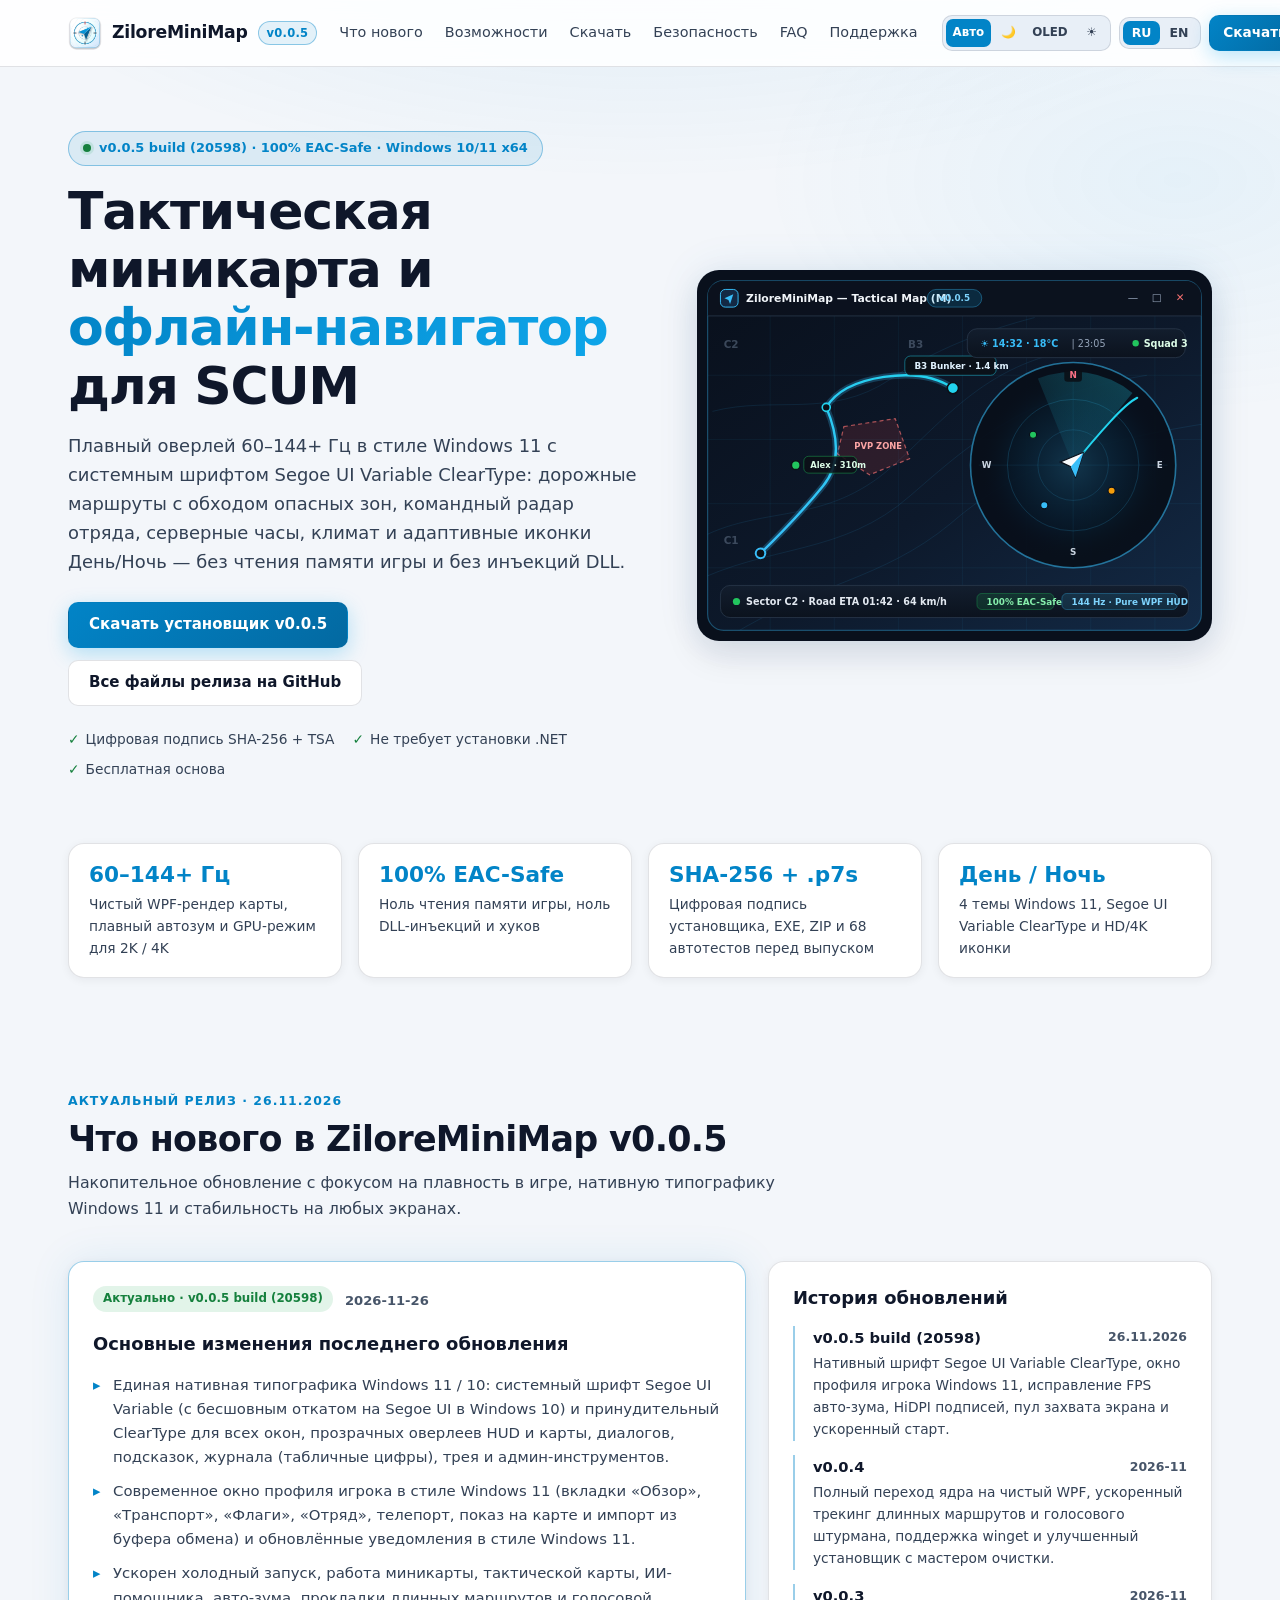
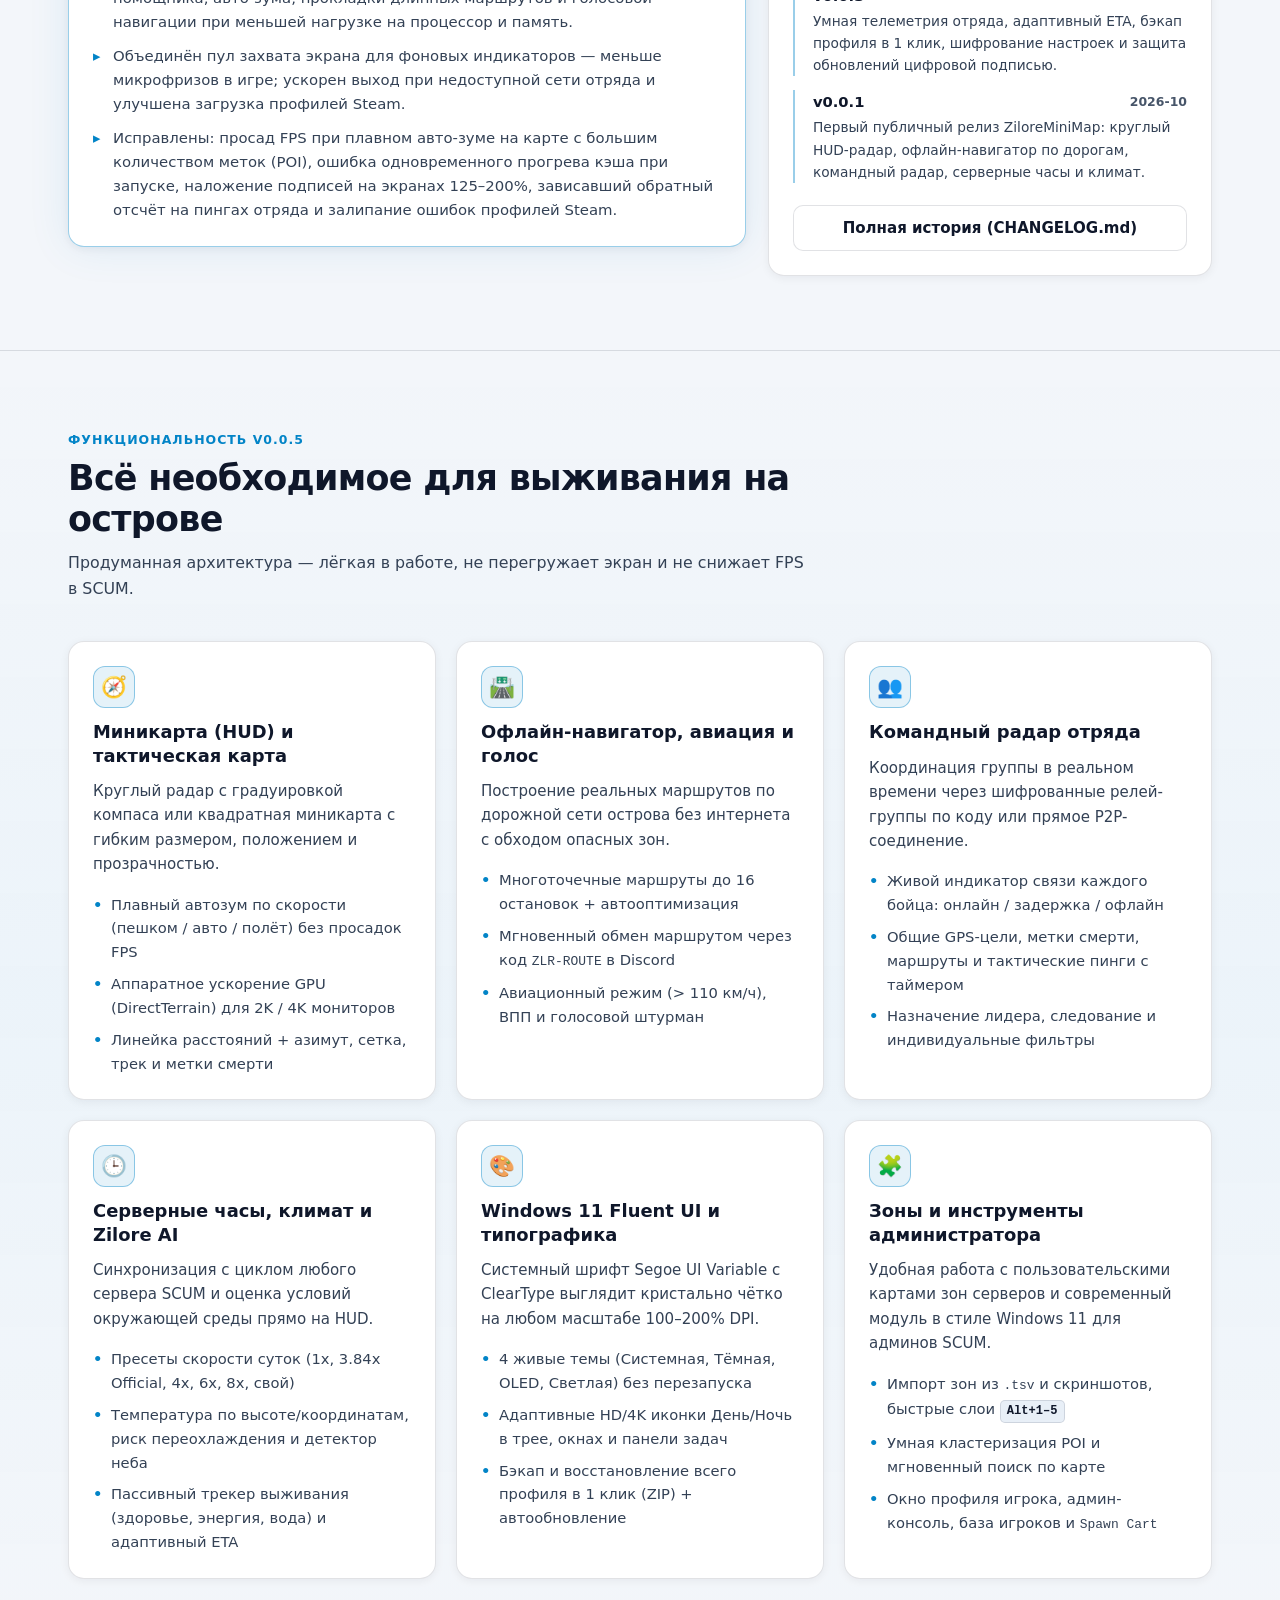
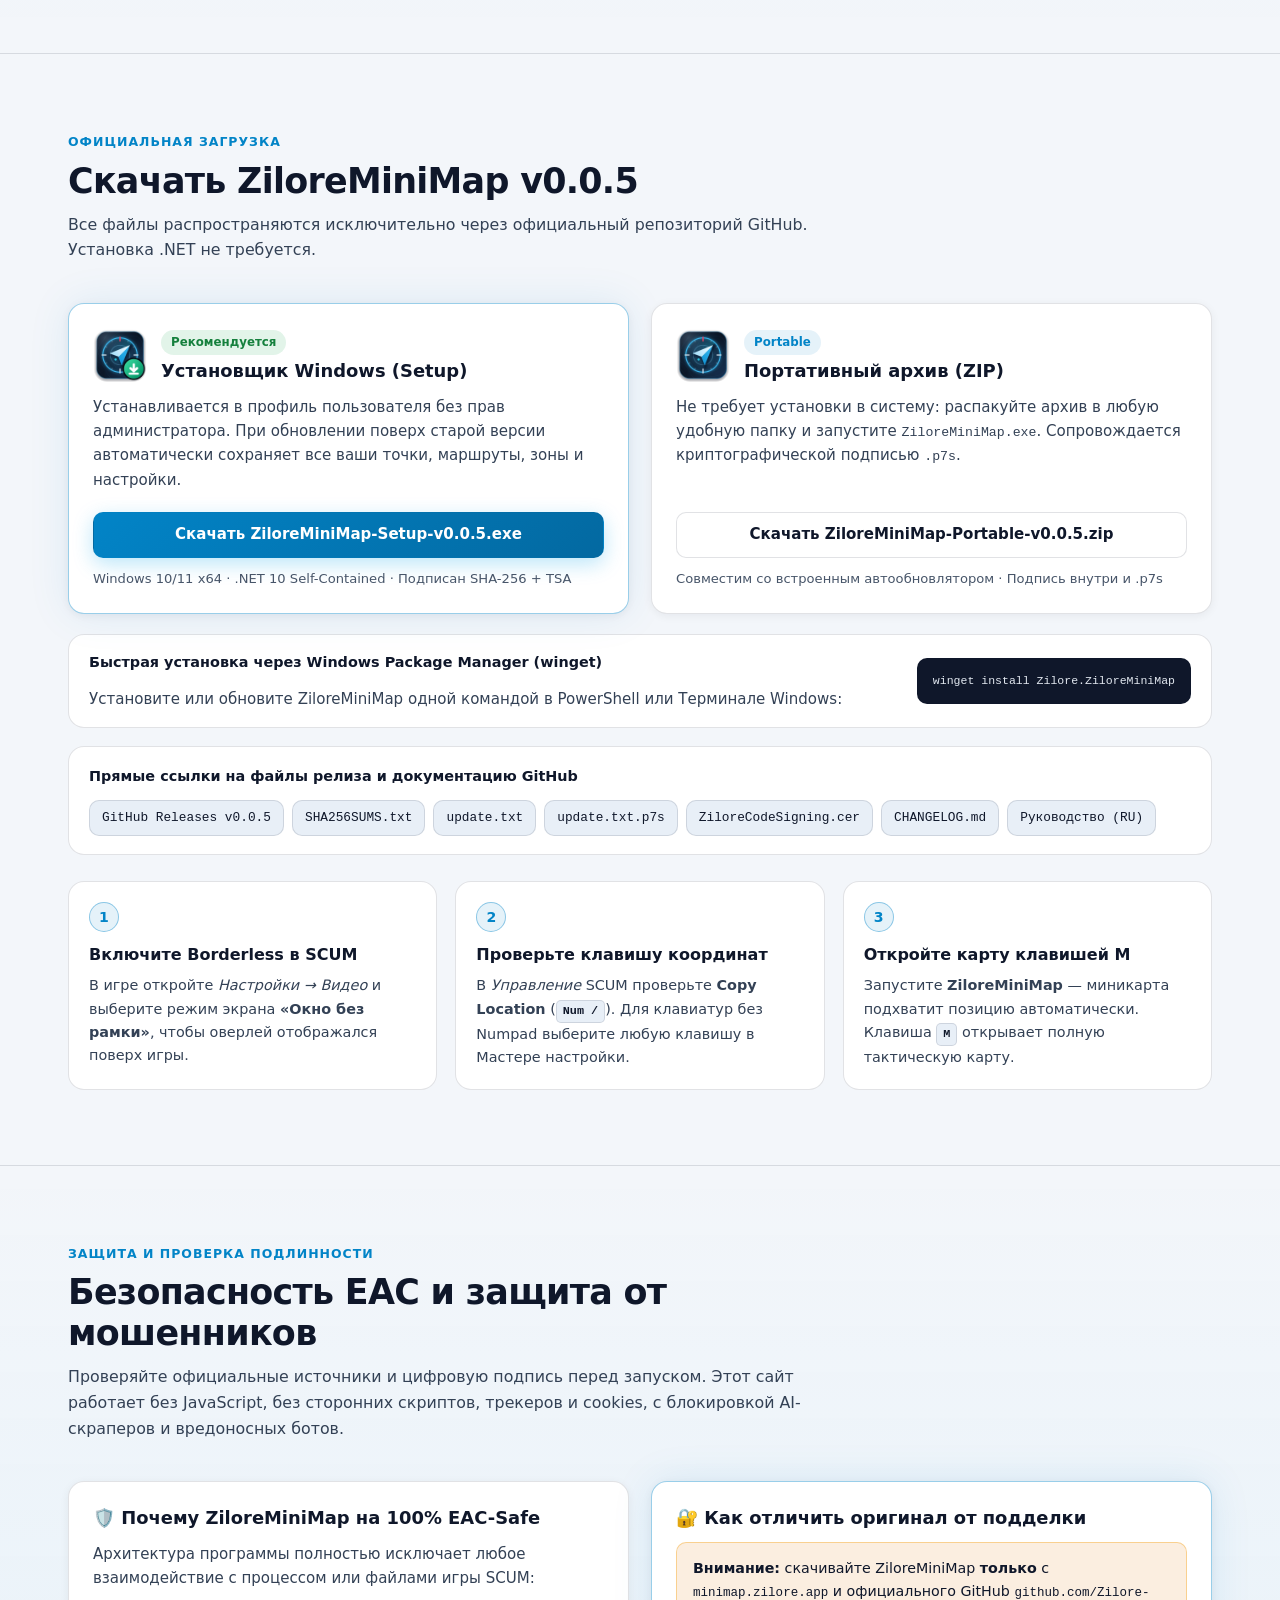
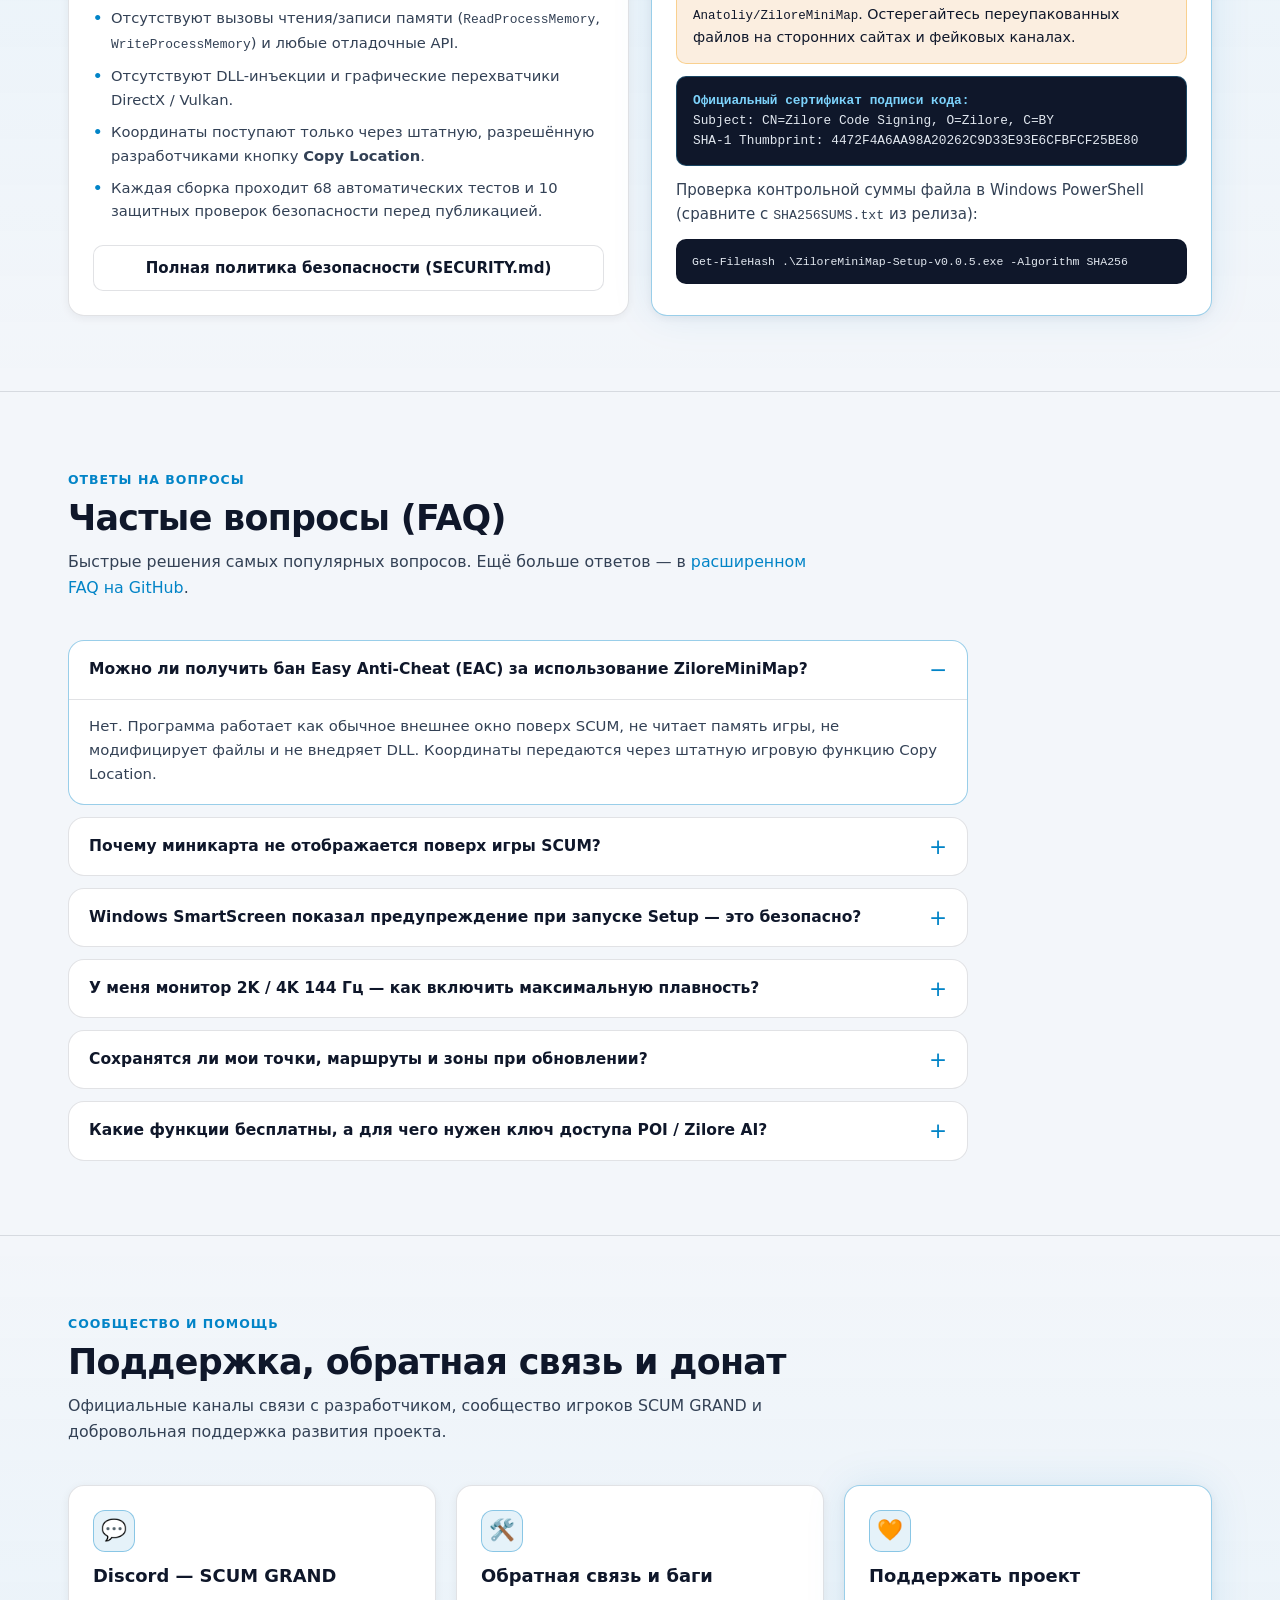
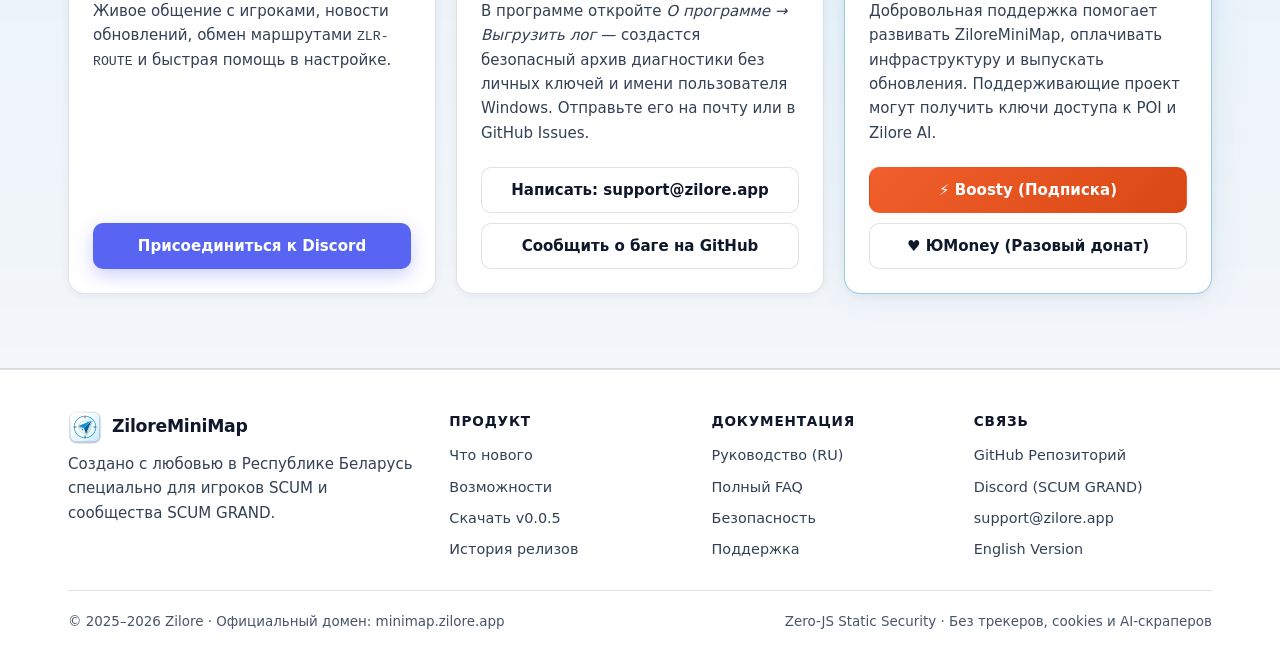
==== index.html @ d08fb380 "update" ====
<!DOCTYPE html>
<html lang="ru" data-version="v0.0.5" data-build="20598" data-release-date="2026-11-26">
<head>
  <meta charset="utf-8">
  <meta name="viewport" content="width=device-width, initial-scale=1, viewport-fit=cover">
  <meta http-equiv="Content-Security-Policy" content="default-src 'none'; script-src 'none'; object-src 'none'; media-src 'none'; worker-src 'none'; child-src 'none'; connect-src 'none'; style-src 'self'; img-src 'self'; font-src 'self'; manifest-src 'self'; base-uri 'none'; form-action 'none'; upgrade-insecure-requests;">
  <meta name="referrer" content="no-referrer">
  <meta name="robots" content="index, follow, noai, noimageai">
  <meta name="googlebot" content="index, follow, max-snippet:-1, max-image-preview:large">

  <title>ZiloreMiniMap — Миникарта и навигатор для SCUM</title>
  <meta name="description" content="ZiloreMiniMap для SCUM — тактическая миникарта 144 Гц, офлайн-навигатор по дорогам, радар отряда и часы сервера для Windows 10/11. 100% EAC-Safe, бесплатно.">
  <meta name="theme-color" content="#0B1322" media="(prefers-color-scheme: dark)">
  <meta name="theme-color" content="#F3F6FA" media="(prefers-color-scheme: light)">

  <link rel="canonical" href="https://minimap.zilore.app/">
  <link rel="alternate" hreflang="ru" href="https://minimap.zilore.app/">
  <link rel="alternate" hreflang="en" href="https://minimap.zilore.app/en/">
  <link rel="alternate" hreflang="x-default" href="https://minimap.zilore.app/">

  <!-- Preload critical render assets -->
  <link rel="preload" href="/css/style.css?v=20598" as="style">
  <link rel="preload" href="/img/tactical-preview.svg?v=20598" as="image" type="image/svg+xml">

  <!-- Icons & Manifest -->
  <link rel="icon" href="/favicon.ico?v=20598" sizes="any">
  <link rel="icon" type="image/png" sizes="192x192" href="/img/icon-192.png">
  <link rel="apple-touch-icon" href="/img/apple-touch-icon.png">
  <link rel="manifest" href="/site.webmanifest?v=20598">

  <!-- Open Graph / Discord / Telegram -->
  <meta property="og:type" content="website">
  <meta property="og:site_name" content="ZiloreMiniMap">
  <meta property="og:title" content="ZiloreMiniMap — Тактическая миникарта и навигатор для SCUM">
  <meta property="og:description" content="60–144+ Гц Windows 11 Fluent UI (Segoe UI Variable ClearType), офлайн-маршруты по дорогам, командный радар, серверные часы и 100% EAC-Safe.">
  <meta property="og:url" content="https://minimap.zilore.app/">
  <meta property="og:image" content="https://minimap.zilore.app/img/og-preview.png">
  <meta property="og:image:width" content="1200">
  <meta property="og:image:height" content="630">
  <meta property="og:image:alt" content="Интерфейс тактической карты и круглой миникарты ZiloreMiniMap для SCUM">
  <meta property="og:locale" content="ru_RU">
  <meta property="og:locale:alternate" content="en_US">
  <meta name="twitter:card" content="summary_large_image">
  <meta name="twitter:title" content="ZiloreMiniMap — Тактическая миникарта для SCUM">
  <meta name="twitter:description" content="Windows 10/11 Fluent UI, .NET 10, 100% EAC-Safe, цифровая подпись SHA-256 + CMS .p7s.">
  <meta name="twitter:image" content="https://minimap.zilore.app/img/og-preview.png">
  <meta name="twitter:image:alt" content="Тактическая миникарта ZiloreMiniMap для SCUM">

  <link rel="stylesheet" href="/css/style.css?v=20598">
</head>
<body itemscope itemtype="https://schema.org/SoftwareApplication">
  <!-- Zero-JS 4-Theme State Radios -->
  <input type="radio" name="theme" id="theme-auto" class="sr-only-radio" checked aria-hidden="true">
  <input type="radio" name="theme" id="theme-dark" class="sr-only-radio" aria-hidden="true">
  <input type="radio" name="theme" id="theme-oled" class="sr-only-radio" aria-hidden="true">
  <input type="radio" name="theme" id="theme-light" class="sr-only-radio" aria-hidden="true">

  <a class="skip-link" href="#main">Перейти к содержимому</a>

  <meta itemprop="name" content="ZiloreMiniMap">
  <meta itemprop="alternateName" content="Zilore MiniMap SCUM">
  <meta itemprop="softwareVersion" content="0.0.5">
  <meta itemprop="dateModified" content="2026-11-26">
  <meta itemprop="inLanguage" content="ru">
  <meta itemprop="operatingSystem" content="Windows 10, Windows 11 (x64)">
  <meta itemprop="softwareRequirements" content="Windows 10 / 11 x64">
  <meta itemprop="applicationCategory" content="GameApplication">
  <meta itemprop="applicationSubCategory" content="Tactical Minimap &amp; Offline Navigator">
  <meta itemprop="url" content="https://minimap.zilore.app/">
  <meta itemprop="downloadUrl" content="https://github.com/Zilore-Anatoliy/ZiloreMiniMap/releases/download/v0.0.5/ZiloreMiniMap-Setup-v0.0.5.exe">
  <meta itemprop="image" content="https://minimap.zilore.app/img/og-preview.png">
  <meta itemprop="screenshot" content="https://minimap.zilore.app/img/og-preview.png">
  <span itemprop="author" itemscope itemtype="https://schema.org/Organization" hidden>
    <meta itemprop="name" content="Zilore">
    <meta itemprop="url" content="https://minimap.zilore.app/">
  </span>
  <span itemprop="offers" itemscope itemtype="https://schema.org/Offer" hidden>
    <meta itemprop="price" content="0">
    <meta itemprop="priceCurrency" content="USD">
    <meta itemprop="availability" content="https://schema.org/InStock">
  </span>

  <!-- Sticky Translucent Fluent Header -->
  <header class="site-header">
    <div class="container nav-wrap">
      <a class="brand" href="#top" aria-label="ZiloreMiniMap — На главную">
        <picture>
          <source srcset="/img/icon-day.webp" type="image/webp" media="(prefers-color-scheme: light)">
          <source srcset="/img/icon-day.png" type="image/png" media="(prefers-color-scheme: light)">
          <source srcset="/img/icon-night.webp" type="image/webp">
          <img class="brand-icon" src="/img/icon-night.png" alt="Логотип ZiloreMiniMap" width="34" height="34">
        </picture>
        <span>ZiloreMiniMap</span>
        <span class="version-tag">v0.0.5</span>
      </a>

      <input type="checkbox" id="nav-toggle" class="nav-toggle-input" aria-label="Открыть меню навигации">
      <label for="nav-toggle" class="nav-toggle-btn" aria-label="Меню">
        <span></span>
        <span></span>
        <span></span>
      </label>

      <nav class="nav-panel" aria-label="Основная навигация">
        <ul class="nav-links">
          <li><a href="#changelog">Что нового</a></li>
          <li><a href="#features">Возможности</a></li>
          <li><a href="#download">Скачать</a></li>
          <li><a href="#security">Безопасность</a></li>
          <li><a href="#faq">FAQ</a></li>
          <li><a href="#support">Поддержка</a></li>
        </ul>
        <div class="nav-actions">
          <div class="theme-switch" role="group" aria-label="Тема оформления">
            <label for="theme-auto" title="Системная тема">Авто</label>
            <label for="theme-dark" title="Тёмная тема">🌙</label>
            <label for="theme-oled" title="OLED Чёрная">OLED</label>
            <label for="theme-light" title="Светлая тема">☀</label>
          </div>
          <div class="lang-switch" aria-label="Выбор языка">
            <span class="is-active" aria-current="page">RU</span>
            <a href="/en/" hreflang="en" lang="en">EN</a>
          </div>
          <a class="btn btn-primary btn-sm" href="#download">Скачать</a>
        </div>
      </nav>
    </div>

    <!-- Mobile 1-Tap Quick-Jump Bar -->
    <nav class="mobile-quickbar" aria-label="Быстрые переходы">
      <a class="is-primary" href="#download">⬇ Скачать v0.0.5</a>
      <a href="#changelog">Что нового</a>
      <a href="#features">Возможности</a>
      <a href="#security">Безопасность</a>
      <a href="#faq">FAQ</a>
      <a href="#support">Поддержка</a>
    </nav>
  </header>

  <main id="main">
    <!-- Hero Section -->
    <section class="hero" id="top">
      <div class="container hero-grid">
        <div>
          <div class="hero-badge">
            <span class="status-dot" aria-hidden="true"></span>
            <span>v0.0.5 build (20598) · 100% EAC-Safe · Windows 10/11 x64</span>
          </div>
          <h1 class="hero-title">
            Тактическая миникарта и <span class="text-gradient">офлайн-навигатор</span> для SCUM
          </h1>
          <p class="hero-lead">
            Плавный оверлей 60–144+ Гц в стиле Windows 11 с системным шрифтом Segoe UI Variable ClearType: дорожные маршруты с обходом опасных зон, командный радар отряда, серверные часы, климат и адаптивные иконки День/Ночь — без чтения памяти игры и без инъекций DLL.
          </p>
          <div class="hero-cta">
            <a class="btn btn-primary" href="https://github.com/Zilore-Anatoliy/ZiloreMiniMap/releases/download/v0.0.5/ZiloreMiniMap-Setup-v0.0.5.exe" target="_blank" rel="noopener noreferrer external">
              Скачать установщик v0.0.5
            </a>
            <a class="btn btn-secondary" href="https://github.com/Zilore-Anatoliy/ZiloreMiniMap/releases/tag/v0.0.5" target="_blank" rel="noopener noreferrer external">
              Все файлы релиза на GitHub
            </a>
          </div>
          <ul class="hero-trust">
            <li><span class="check-mark" aria-hidden="true">✓</span> Цифровая подпись SHA-256 + TSA</li>
            <li><span class="check-mark" aria-hidden="true">✓</span> Не требует установки .NET</li>
            <li><span class="check-mark" aria-hidden="true">✓</span> Бесплатная основа</li>
          </ul>
        </div>

        <div class="hero-visual">
          <img src="/img/tactical-preview.svg?v=20598" alt="Интерфейс тактической карты и круглой миникарты ZiloreMiniMap поверх SCUM" width="640" height="460" fetchpriority="high" decoding="async">
        </div>
      </div>
    </section>

    <!-- Key Metrics Strip -->
    <section class="metrics" aria-label="Ключевые характеристики">
      <div class="container metrics-grid">
        <div class="metric-card">
          <span class="metric-value">60–144+ Гц</span>
          <span class="metric-label">Чистый WPF-рендер карты, плавный автозум и GPU-режим для 2K / 4K</span>
        </div>
        <div class="metric-card">
          <span class="metric-value">100% EAC-Safe</span>
          <span class="metric-label">Ноль чтения памяти игры, ноль DLL-инъекций и хуков</span>
        </div>
        <div class="metric-card">
          <span class="metric-value">SHA-256 + .p7s</span>
          <span class="metric-label">Цифровая подпись установщика, EXE, ZIP и 68 автотестов перед выпуском</span>
        </div>
        <div class="metric-card">
          <span class="metric-value">День / Ночь</span>
          <span class="metric-label">4 темы Windows 11, Segoe UI Variable ClearType и HD/4K иконки</span>
        </div>
      </div>
    </section>

    <!-- What's New & Release History Section -->
    <section class="section" id="changelog">
      <div class="container">
        <div class="section-head">
          <span class="section-eyebrow">Актуальный релиз · 26.11.2026</span>
          <h2 class="section-title">Что нового в ZiloreMiniMap v0.0.5</h2>
          <p class="section-desc">
            Накопительное обновление с фокусом на плавность в игре, нативную типографику Windows 11 и стабильность на любых экранах.
          </p>
        </div>

        <div class="changelog-grid">
          <article class="card card-highlight">
            <div class="release-meta-row">
              <span class="pill-badge">Актуально · v0.0.5 build (20598)</span>
              <span class="release-date">2026-11-26</span>
            </div>
            <h3 class="card-title">Основные изменения последнего обновления</h3>
            <ul id="release-notes-ru" class="changelog-list">
              <!-- RELEASE_NOTES_RU_START -->
              <li>Единая нативная типографика Windows 11 / 10: системный шрифт Segoe UI Variable (с бесшовным откатом на Segoe UI в Windows 10) и принудительный ClearType для всех окон, прозрачных оверлеев HUD и карты, диалогов, подсказок, журнала (табличные цифры), трея и админ-инструментов.</li>
              <li>Современное окно профиля игрока в стиле Windows 11 (вкладки «Обзор», «Транспорт», «Флаги», «Отряд», телепорт, показ на карте и импорт из буфера обмена) и обновлённые уведомления в стиле Windows 11.</li>
              <li>Ускорен холодный запуск, работа миникарты, тактической карты, ИИ-помощника, авто-зума, прокладки длинных маршрутов и голосовой навигации при меньшей нагрузке на процессор и память.</li>
              <li>Объединён пул захвата экрана для фоновых индикаторов — меньше микрофризов в игре; ускорен выход при недоступной сети отряда и улучшена загрузка профилей Steam.</li>
              <li>Исправлены: просад FPS при плавном авто-зуме на карте с большим количеством меток (POI), ошибка одновременного прогрева кэша при запуске, наложение подписей на экранах 125–200%, зависавший обратный отсчёт на пингах отряда и залипание ошибок профилей Steam.</li>
              <!-- RELEASE_NOTES_RU_END -->
            </ul>
          </article>

          <aside class="card" aria-label="История версий">
            <h3 class="card-title">История обновлений</h3>
            <ul class="timeline-list">
              <li class="timeline-item">
                <div class="timeline-ver">v0.0.5 build (20598) <span>26.11.2026</span></div>
                <p>Нативный шрифт Segoe UI Variable ClearType, окно профиля игрока Windows 11, исправление FPS авто-зума, HiDPI подписей, пул захвата экрана и ускоренный старт.</p>
              </li>
              <li class="timeline-item">
                <div class="timeline-ver">v0.0.4 <span>2026-11</span></div>
                <p>Полный переход ядра на чистый WPF, ускоренный трекинг длинных маршрутов и голосового штурмана, поддержка winget и улучшенный установщик с мастером очистки.</p>
              </li>
              <li class="timeline-item">
                <div class="timeline-ver">v0.0.3 <span>2026-11</span></div>
                <p>Умная телеметрия отряда, адаптивный ETA, бэкап профиля в 1 клик, шифрование настроек и защита обновлений цифровой подписью.</p>
              </li>
              <li class="timeline-item">
                <div class="timeline-ver">v0.0.1 <span>2026-10</span></div>
                <p>Первый публичный релиз ZiloreMiniMap: круглый HUD-радар, офлайн-навигатор по дорогам, командный радар, серверные часы и климат.</p>
              </li>
            </ul>
            <div class="btn-stack">
              <a class="btn btn-secondary btn-full" href="https://github.com/Zilore-Anatoliy/ZiloreMiniMap/blob/main/CHANGELOG.md" target="_blank" rel="noopener noreferrer external">
                Полная история (CHANGELOG.md)
              </a>
            </div>
          </aside>
        </div>
      </div>
    </section>

    <!-- Features Section -->
    <section class="section section-alt" id="features">
      <div class="container">
        <div class="section-head">
          <span class="section-eyebrow">Функциональность v0.0.5</span>
          <h2 class="section-title">Всё необходимое для выживания на острове</h2>
          <p class="section-desc">
            Продуманная архитектура — лёгкая в работе, не перегружает экран и не снижает FPS в SCUM.
          </p>
        </div>

        <div class="features-grid">
          <article class="card">
            <div class="feature-icon" aria-hidden="true">🧭</div>
            <h3 class="card-title">Миникарта (HUD) и тактическая карта</h3>
            <p class="card-text">Круглый радар с градуировкой компаса или квадратная миникарта с гибким размером, положением и прозрачностью.</p>
            <ul class="card-list">
              <li>Плавный автозум по скорости (пешком / авто / полёт) без просадок FPS</li>
              <li>Аппаратное ускорение GPU (DirectTerrain) для 2K / 4K мониторов</li>
              <li>Линейка расстояний + азимут, сетка, трек и метки смерти</li>
            </ul>
          </article>

          <article class="card">
            <div class="feature-icon" aria-hidden="true">🛣️</div>
            <h3 class="card-title">Офлайн-навигатор, авиация и голос</h3>
            <p class="card-text">Построение реальных маршрутов по дорожной сети острова без интернета с обходом опасных зон.</p>
            <ul class="card-list">
              <li>Многоточечные маршруты до 16 остановок + автооптимизация</li>
              <li>Мгновенный обмен маршрутом через код <code>ZLR-ROUTE</code> в Discord</li>
              <li>Авиационный режим (&gt; 110 км/ч), ВПП и голосовой штурман</li>
            </ul>
          </article>

          <article class="card">
            <div class="feature-icon" aria-hidden="true">👥</div>
            <h3 class="card-title">Командный радар отряда</h3>
            <p class="card-text">Координация группы в реальном времени через шифрованные релей-группы по коду или прямое P2P-соединение.</p>
            <ul class="card-list">
              <li>Живой индикатор связи каждого бойца: онлайн / задержка / офлайн</li>
              <li>Общие GPS-цели, метки смерти, маршруты и тактические пинги с таймером</li>
              <li>Назначение лидера, следование и индивидуальные фильтры</li>
            </ul>
          </article>

          <article class="card">
            <div class="feature-icon" aria-hidden="true">🕒</div>
            <h3 class="card-title">Серверные часы, климат и Zilore AI</h3>
            <p class="card-text">Синхронизация с циклом любого сервера SCUM и оценка условий окружающей среды прямо на HUD.</p>
            <ul class="card-list">
              <li>Пресеты скорости суток (1x, 3.84x Official, 4x, 6x, 8x, свой)</li>
              <li>Температура по высоте/координатам, риск переохлаждения и детектор неба</li>
              <li>Пассивный трекер выживания (здоровье, энергия, вода) и адаптивный ETA</li>
            </ul>
          </article>

          <article class="card">
            <div class="feature-icon" aria-hidden="true">🎨</div>
            <h3 class="card-title">Windows 11 Fluent UI и типографика</h3>
            <p class="card-text">Системный шрифт Segoe UI Variable с ClearType выглядит кристально чётко на любом масштабе 100–200% DPI.</p>
            <ul class="card-list">
              <li>4 живые темы (Системная, Тёмная, OLED, Светлая) без перезапуска</li>
              <li>Адаптивные HD/4K иконки День/Ночь в трее, окнах и панели задач</li>
              <li>Бэкап и восстановление всего профиля в 1 клик (ZIP) + автообновление</li>
            </ul>
          </article>

          <article class="card">
            <div class="feature-icon" aria-hidden="true">🧩</div>
            <h3 class="card-title">Зоны и инструменты администратора</h3>
            <p class="card-text">Удобная работа с пользовательскими картами зон серверов и современный модуль в стиле Windows 11 для админов SCUM.</p>
            <ul class="card-list">
              <li>Импорт зон из <code>.tsv</code> и скриншотов, быстрые слои <kbd>Alt+1–5</kbd></li>
              <li>Умная кластеризация POI и мгновенный поиск по карте</li>
              <li>Окно профиля игрока, админ-консоль, база игроков и <code>Spawn Cart</code></li>
            </ul>
          </article>
        </div>
      </div>
    </section>

    <!-- Download Hub -->
    <section class="section" id="download">
      <div class="container">
        <div class="section-head">
          <span class="section-eyebrow">Официальная загрузка</span>
          <h2 class="section-title">Скачать ZiloreMiniMap v0.0.5</h2>
          <p class="section-desc">
            Все файлы распространяются исключительно через официальный репозиторий GitHub. Установка .NET не требуется.
          </p>
        </div>

        <div class="download-grid">
          <div class="card card-highlight">
            <div class="download-header">
              <picture>
                <source srcset="/img/icon-setup.webp" type="image/webp">
                <img class="download-app-icon" src="/img/icon-setup.png" alt="Установщик ZiloreMiniMap Setup" width="54" height="54" loading="lazy">
              </picture>
              <div>
                <span class="pill-badge">Рекомендуется</span>
                <h3 class="card-title">Установщик Windows (Setup)</h3>
              </div>
            </div>
            <p class="card-text">
              Устанавливается в профиль пользователя без прав администратора. При обновлении поверх старой версии автоматически сохраняет все ваши точки, маршруты, зоны и настройки.
            </p>
            <div class="download-actions">
              <a class="btn btn-primary btn-full" href="https://github.com/Zilore-Anatoliy/ZiloreMiniMap/releases/download/v0.0.5/ZiloreMiniMap-Setup-v0.0.5.exe" target="_blank" rel="noopener noreferrer external">
                Скачать ZiloreMiniMap-Setup-v0.0.5.exe
              </a>
              <span class="download-meta">Windows 10/11 x64 · .NET 10 Self-Contained · Подписан SHA-256 + TSA</span>
            </div>
          </div>

          <div class="card">
            <div class="download-header">
              <picture>
                <source srcset="/img/icon-app.webp" type="image/webp">
                <img class="download-app-icon" src="/img/icon-app.png" alt="Портативная версия ZiloreMiniMap" width="54" height="54" loading="lazy">
              </picture>
              <div>
                <span class="pill-badge pill-badge-neutral">Portable</span>
                <h3 class="card-title">Портативный архив (ZIP)</h3>
              </div>
            </div>
            <p class="card-text">
              Не требует установки в систему: распакуйте архив в любую удобную папку и запустите <code>ZiloreMiniMap.exe</code>. Сопровождается криптографической подписью <code>.p7s</code>.
            </p>
            <div class="download-actions">
              <a class="btn btn-secondary btn-full" href="https://github.com/Zilore-Anatoliy/ZiloreMiniMap/releases/download/v0.0.5/ZiloreMiniMap-Portable-v0.0.5.zip" target="_blank" rel="noopener noreferrer external">
                Скачать ZiloreMiniMap-Portable-v0.0.5.zip
              </a>
              <span class="download-meta">Совместим со встроенным автообновлятором · Подпись внутри и .p7s</span>
            </div>
          </div>
        </div>

        <!-- Winget Quick Install -->
        <div class="winget-bar">
          <div>
            <h3 class="github-files-title">Быстрая установка через Windows Package Manager (winget)</h3>
            <p class="card-text">Установите или обновите ZiloreMiniMap одной командой в PowerShell или Терминале Windows:</p>
          </div>
          <pre class="code-block"><code>winget install Zilore.ZiloreMiniMap</code></pre>
        </div>

        <!-- Direct GitHub Files & Docs Bar -->
        <div class="github-files-bar">
          <h3 class="github-files-title">Прямые ссылки на файлы релиза и документацию GitHub</h3>
          <div class="file-pills">
            <a class="file-pill" href="https://github.com/Zilore-Anatoliy/ZiloreMiniMap/releases/tag/v0.0.5" target="_blank" rel="noopener noreferrer external">GitHub Releases v0.0.5</a>
            <a class="file-pill" href="https://github.com/Zilore-Anatoliy/ZiloreMiniMap/releases/download/v0.0.5/SHA256SUMS.txt" target="_blank" rel="noopener noreferrer external">SHA256SUMS.txt</a>
            <a class="file-pill" href="https://github.com/Zilore-Anatoliy/ZiloreMiniMap/releases/download/v0.0.5/update.txt" target="_blank" rel="noopener noreferrer external">update.txt</a>
            <a class="file-pill" href="https://github.com/Zilore-Anatoliy/ZiloreMiniMap/releases/download/v0.0.5/update.txt.p7s" target="_blank" rel="noopener noreferrer external">update.txt.p7s</a>
            <a class="file-pill" href="https://github.com/Zilore-Anatoliy/ZiloreMiniMap/releases/latest/download/ZiloreCodeSigning.cer" target="_blank" rel="noopener noreferrer external">ZiloreCodeSigning.cer</a>
            <a class="file-pill" href="https://github.com/Zilore-Anatoliy/ZiloreMiniMap/blob/main/CHANGELOG.md" target="_blank" rel="noopener noreferrer external">CHANGELOG.md</a>
            <a class="file-pill" href="https://github.com/Zilore-Anatoliy/ZiloreMiniMap/blob/main/docs/USER-GUIDE-RU.md" target="_blank" rel="noopener noreferrer external">Руководство (RU)</a>
          </div>
        </div>

        <!-- 1-Minute Setup Steps -->
        <div class="steps-grid">
          <div class="step-card">
            <span class="step-num">1</span>
            <h3>Включите Borderless в SCUM</h3>
            <p>В игре откройте <em>Настройки → Видео</em> и выберите режим экрана <strong>«Окно без рамки»</strong>, чтобы оверлей отображался поверх игры.</p>
          </div>
          <div class="step-card">
            <span class="step-num">2</span>
            <h3>Проверьте клавишу координат</h3>
            <p>В <em>Управление</em> SCUM проверьте <strong>Copy Location</strong> (<kbd>Num /</kbd>). Для клавиатур без Numpad выберите любую клавишу в Мастере настройки.</p>
          </div>
          <div class="step-card">
            <span class="step-num">3</span>
            <h3>Откройте карту клавишей M</h3>
            <p>Запустите <strong>ZiloreMiniMap</strong> — миникарта подхватит позицию автоматически. Клавиша <kbd>M</kbd> открывает полную тактическую карту.</p>
          </div>
        </div>
      </div>
    </section>

    <!-- Security & Anti-Fraud Section -->
    <section class="section section-alt" id="security">
      <div class="container">
        <div class="section-head">
          <span class="section-eyebrow">Защита и проверка подлинности</span>
          <h2 class="section-title">Безопасность EAC и защита от мошенников</h2>
          <p class="section-desc">
            Проверяйте официальные источники и цифровую подпись перед запуском. Этот сайт работает без JavaScript, без сторонних скриптов, трекеров и cookies, с блокировкой AI-скраперов и вредоносных ботов.
          </p>
        </div>

        <div class="security-grid">
          <div class="card">
            <h3 class="card-title">🛡️ Почему ZiloreMiniMap на 100% EAC-Safe</h3>
            <p class="card-text">
              Архитектура программы полностью исключает любое взаимодействие с процессом или файлами игры SCUM:
            </p>
            <ul class="card-list">
              <li>Отсутствуют вызовы чтения/записи памяти (<code>ReadProcessMemory</code>, <code>WriteProcessMemory</code>) и любые отладочные API.</li>
              <li>Отсутствуют DLL-инъекции и графические перехватчики DirectX / Vulkan.</li>
              <li>Координаты поступают только через штатную, разрешённую разработчиками кнопку <strong>Copy Location</strong>.</li>
              <li>Каждая сборка проходит 68 автоматических тестов и 10 защитных проверок безопасности перед публикацией.</li>
            </ul>
            <div class="btn-stack">
              <a class="btn btn-secondary" href="https://github.com/Zilore-Anatoliy/ZiloreMiniMap/blob/main/SECURITY.md" target="_blank" rel="noopener noreferrer external">
                Полная политика безопасности (SECURITY.md)
              </a>
            </div>
          </div>

          <div class="card card-highlight">
            <h3 class="card-title">🔐 Как отличить оригинал от подделки</h3>
            <div class="alert-box">
              <strong>Внимание:</strong> скачивайте ZiloreMiniMap <strong>только</strong> с <code>minimap.zilore.app</code> и официального GitHub <code>github.com/Zilore-Anatoliy/ZiloreMiniMap</code>. Остерегайтесь переупакованных файлов на сторонних сайтах и фейковых каналах.
            </div>
            <div class="cert-box">
              <strong>Официальный сертификат подписи кода:</strong><br>
              Subject: CN=Zilore Code Signing, O=Zilore, C=BY<br>
              SHA-1 Thumbprint: 4472F4A6AA98A20262C9D33E93E6CFBFCF25BE80
            </div>
            <p class="card-text">Проверка контрольной суммы файла в Windows PowerShell (сравните с <code>SHA256SUMS.txt</code> из релиза):</p>
            <pre class="code-block"><code>Get-FileHash .\ZiloreMiniMap-Setup-v0.0.5.exe -Algorithm SHA256</code></pre>
          </div>
        </div>
      </div>
    </section>

    <!-- FAQ Section (Pure HTML5 Details/Summary) -->
    <section class="section" id="faq">
      <div class="container">
        <div class="section-head">
          <span class="section-eyebrow">Ответы на вопросы</span>
          <h2 class="section-title">Частые вопросы (FAQ)</h2>
          <p class="section-desc">
            Быстрые решения самых популярных вопросов. Ещё больше ответов — в <a href="https://github.com/Zilore-Anatoliy/ZiloreMiniMap/blob/main/docs/FAQ.md" target="_blank" rel="noopener noreferrer external">расширенном FAQ на GitHub</a>.
          </p>
        </div>

        <div class="faq-list" itemscope itemtype="https://schema.org/FAQPage">
          <details class="faq-item" open itemscope itemprop="mainEntity" itemtype="https://schema.org/Question">
            <summary itemprop="name">Можно ли получить бан Easy Anti-Cheat (EAC) за использование ZiloreMiniMap?</summary>
            <div class="faq-body" itemscope itemprop="acceptedAnswer" itemtype="https://schema.org/Answer">
              <p itemprop="text">Нет. Программа работает как обычное внешнее окно поверх SCUM, не читает память игры, не модифицирует файлы и не внедряет DLL. Координаты передаются через штатную игровую функцию Copy Location.</p>
            </div>
          </details>

          <details class="faq-item" itemscope itemprop="mainEntity" itemtype="https://schema.org/Question">
            <summary itemprop="name">Почему миникарта не отображается поверх игры SCUM?</summary>
            <div class="faq-body" itemscope itemprop="acceptedAnswer" itemtype="https://schema.org/Answer">
              <p itemprop="text">Откройте в SCUM <strong>Настройки → Видео</strong> и переключите режим экрана с «Полный экран» на <strong>«Окно без рамки» (Borderless / Windowed Fullscreen)</strong>. В эксклюзивном полноэкранном режиме Windows скрывает любые внешние оверлеи.</p>
            </div>
          </details>

          <details class="faq-item" itemscope itemprop="mainEntity" itemtype="https://schema.org/Question">
            <summary itemprop="name">Windows SmartScreen показал предупреждение при запуске Setup — это безопасно?</summary>
            <div class="faq-body" itemscope itemprop="acceptedAnswer" itemtype="https://schema.org/Answer">
              <p itemprop="text">Да, если файл скачан с официального GitHub и его подпись/SHA-256 совпадают с <code>SHA256SUMS.txt</code>. SmartScreen показывает предупреждение новым сборкам независимых разработчиков до накопления репутации. Нажмите «Подробнее» → «Выполнить в любом случае».</p>
            </div>
          </details>

          <details class="faq-item" itemscope itemprop="mainEntity" itemtype="https://schema.org/Question">
            <summary itemprop="name">У меня монитор 2K / 4K 144 Гц — как включить максимальную плавность?</summary>
            <div class="faq-body" itemscope itemprop="acceptedAnswer" itemtype="https://schema.org/Answer">
              <p itemprop="text">Откройте <strong>Настройки → Внешний вид</strong> и включите пункт <strong>«Аппаратное ускорение карты M (GPU)»</strong>, после чего перезапустите программу. Это активирует прямой GPU-рендеринг DirectTerrain и чёткий вывод ClearType на масштабах 125–200%.</p>
            </div>
          </details>

          <details class="faq-item" itemscope itemprop="mainEntity" itemtype="https://schema.org/Question">
            <summary itemprop="name">Сохранятся ли мои точки, маршруты и зоны при обновлении?</summary>
            <div class="faq-body" itemscope itemprop="acceptedAnswer" itemtype="https://schema.org/Answer">
              <p itemprop="text">Да, все пользовательские данные хранятся отдельно в профиле Windows и сохраняются при любом обновлении. Также в разделе <strong>О программе → Поддержка</strong> доступен полный бэкап и восстановление профиля в 1 клик (ZIP).</p>
            </div>
          </details>

          <details class="faq-item" itemscope itemprop="mainEntity" itemtype="https://schema.org/Question">
            <summary itemprop="name">Какие функции бесплатны, а для чего нужен ключ доступа POI / Zilore AI?</summary>
            <div class="faq-body" itemscope itemprop="acceptedAnswer" itemtype="https://schema.org/Answer">
              <p itemprop="text">Миникарта, тактическая карта, дорожные маршруты, отряд, серверные часы, климат, авиация, зоны, голос, бэкап и все 4 темы оформления <strong>полностью бесплатны</strong>. Расширенные фильтры базы POI и AI-модуль активируются офлайн-ключом (1–24 часа или 30/90/180/365 дней) за добровольную поддержку развития проекта.</p>
            </div>
          </details>
        </div>
      </div>
    </section>

    <!-- Community, Support & Donations -->
    <section class="section section-alt" id="support">
      <div class="container">
        <div class="section-head">
          <span class="section-eyebrow">Сообщество и помощь</span>
          <h2 class="section-title">Поддержка, обратная связь и донат</h2>
          <p class="section-desc">
            Официальные каналы связи с разработчиком, сообщество игроков SCUM GRAND и добровольная поддержка развития проекта.
          </p>
        </div>

        <div class="community-grid">
          <div class="card">
            <div class="feature-icon" aria-hidden="true">💬</div>
            <h3 class="card-title">Discord — SCUM GRAND</h3>
            <p class="card-text">
              Живое общение с игроками, новости обновлений, обмен маршрутами <code>ZLR-ROUTE</code> и быстрая помощь в настройке.
            </p>
            <div class="btn-stack">
              <a class="btn btn-discord btn-full" href="https://discord.gg/xbWXKahvS" target="_blank" rel="noopener noreferrer external">
                Присоединиться к Discord
              </a>
            </div>
          </div>

          <div class="card">
            <div class="feature-icon" aria-hidden="true">🛠️</div>
            <h3 class="card-title">Обратная связь и баги</h3>
            <p class="card-text">
              В программе откройте <em>О программе → Выгрузить лог</em> — создастся безопасный архив диагностики без личных ключей и имени пользователя Windows. Отправьте его на почту или в GitHub Issues.
            </p>
            <div class="btn-stack">
              <a class="btn btn-secondary btn-full" href="mailto:support@zilore.app">
                Написать: support@zilore.app
              </a>
              <a class="btn btn-secondary btn-full" href="https://github.com/Zilore-Anatoliy/ZiloreMiniMap/issues/new/choose" target="_blank" rel="noopener noreferrer external">
                Сообщить о баге на GitHub
              </a>
            </div>
          </div>

          <div class="card card-highlight">
            <div class="feature-icon" aria-hidden="true">🧡</div>
            <h3 class="card-title">Поддержать проект</h3>
            <p class="card-text">
              Добровольная поддержка помогает развивать ZiloreMiniMap, оплачивать инфраструктуру и выпускать обновления. Поддерживающие проект могут получить ключи доступа к POI и Zilore AI.
            </p>
            <div class="btn-stack">
              <a class="btn btn-boosty btn-full" href="https://boosty.to/minimap.zilore.app/purchase/4184863?ssource=DIRECT&amp;share=subscription_link" target="_blank" rel="noopener noreferrer external">
                ⚡ Boosty (Подписка)
              </a>
              <a class="btn btn-secondary btn-full" href="https://yoomoney.ru/to/410013990138306" target="_blank" rel="noopener noreferrer external">
                ♥ ЮMoney (Разовый донат)
              </a>
            </div>
          </div>
        </div>
      </div>
    </section>
  </main>

  <!-- Footer -->
  <footer class="site-footer">
    <div class="container">
      <div class="footer-grid">
        <div>
          <a class="brand" href="#top">
            <picture>
              <source srcset="/img/icon-day.webp" type="image/webp" media="(prefers-color-scheme: light)">
              <source srcset="/img/icon-day.png" type="image/png" media="(prefers-color-scheme: light)">
              <source srcset="/img/icon-night.webp" type="image/webp">
              <img class="brand-icon" src="/img/icon-night.png" alt="ZiloreMiniMap" width="32" height="32" loading="lazy">
            </picture>
            <span>ZiloreMiniMap</span>
          </a>
          <p class="card-text">
            Создано с любовью в Республике Беларусь специально для игроков SCUM и сообщества SCUM GRAND.
          </p>
        </div>

        <div>
          <h4 class="footer-heading">Продукт</h4>
          <ul class="footer-links">
            <li><a href="#changelog">Что нового</a></li>
            <li><a href="#features">Возможности</a></li>
            <li><a href="#download">Скачать v0.0.5</a></li>
            <li><a href="https://github.com/Zilore-Anatoliy/ZiloreMiniMap/releases" target="_blank" rel="noopener noreferrer external">История релизов</a></li>
          </ul>
        </div>

        <div>
          <h4 class="footer-heading">Документация</h4>
          <ul class="footer-links">
            <li><a href="https://github.com/Zilore-Anatoliy/ZiloreMiniMap/blob/main/docs/USER-GUIDE-RU.md" target="_blank" rel="noopener noreferrer external">Руководство (RU)</a></li>
            <li><a href="https://github.com/Zilore-Anatoliy/ZiloreMiniMap/blob/main/docs/FAQ.md" target="_blank" rel="noopener noreferrer external">Полный FAQ</a></li>
            <li><a href="https://github.com/Zilore-Anatoliy/ZiloreMiniMap/blob/main/SECURITY.md" target="_blank" rel="noopener noreferrer external">Безопасность</a></li>
            <li><a href="https://github.com/Zilore-Anatoliy/ZiloreMiniMap/blob/main/SUPPORT.md" target="_blank" rel="noopener noreferrer external">Поддержка</a></li>
          </ul>
        </div>

        <div>
          <h4 class="footer-heading">Связь</h4>
          <ul class="footer-links">
            <li><a href="https://github.com/Zilore-Anatoliy/ZiloreMiniMap" target="_blank" rel="noopener noreferrer external">GitHub Репозиторий</a></li>
            <li><a href="https://discord.gg/xbWXKahvS" target="_blank" rel="noopener noreferrer external">Discord (SCUM GRAND)</a></li>
            <li><a href="mailto:support@zilore.app">support@zilore.app</a></li>
            <li><a href="/en/" hreflang="en" lang="en">English Version</a></li>
          </ul>
        </div>
      </div>

      <div class="footer-bottom">
        <span>© 2025–2026 Zilore · Официальный домен: minimap.zilore.app</span>
        <span>Zero-JS Static Security · Без трекеров, cookies и AI-скраперов</span>
      </div>
    </div>
  </footer>
</body>
</html>
---- css/style.css ----
/* ==========================================================================
   ZiloreMiniMap — Enterprise GitHub Pages Stylesheet (v2.1)
   Pure CSS3 · Zero-JS 4 Themes (Auto / Dark / OLED / Light) · Windows 11 Fluent
   Segoe UI Variable · 120Hz Mobile-Safe · WCAG 2.1 AA+ · 320px -> 4K
   ========================================================================== */

:root {
  /* Dark / Obsidian Fluent Palette (Default) */
  --bg-page: #070C15;
  --bg-surface: #0E1624;
  --bg-surface-2: #162235;
  --bg-glass: rgba(10, 17, 29, 0.84);
  --bg-pill: rgba(56, 189, 248, 0.13);
  --bg-code: #050911;
  --bg-glow-1: rgba(56, 189, 248, 0.15);
  --bg-glow-2: rgba(34, 211, 238, 0.08);

  --border: rgba(148, 163, 184, 0.19);
  --border-strong: rgba(56, 189, 248, 0.42);

  /* WCAG 2.1 AA+ verified text contrast on #0E1624 */
  --text-primary: #F8FAFC;
  --text-secondary: #B4C3D6;
  --text-muted: #8FA3BC;

  --accent: #38BDF8;
  --accent-strong: #0EA5E9;
  --accent-cyan: #22D3EE;
  --accent-ink: #031523;
  --success: #4ADE80;
  --success-bg: rgba(34, 197, 94, 0.14);
  --warning: #FBBF24;
  --warning-bg: rgba(245, 158, 11, 0.14);
  --danger: #FB7185;
  --danger-bg: rgba(244, 63, 94, 0.14);

  --shadow-sm: 0 2px 10px rgba(0, 0, 0, 0.30);
  --shadow-md: 0 14px 36px rgba(0, 0, 0, 0.46);
  --shadow-glow: 0 0 44px rgba(56, 189, 248, 0.16);

  --radius-sm: 10px;
  --radius-md: 16px;
  --radius-lg: 22px;
  --radius-pill: 999px;

  --font-sans: "Segoe UI Variable", "Segoe UI Variable Text", "Segoe UI", -apple-system, BlinkMacSystemFont, "Roboto", system-ui, sans-serif;
  --font-display: "Segoe UI Variable Display", "Segoe UI Variable", "Segoe UI", -apple-system, BlinkMacSystemFont, system-ui, sans-serif;
  --font-mono: "Cascadia Code", Consolas, ui-monospace, SFMono-Regular, Menlo, monospace;

  --container: 1200px;
  --header-h: 66px;
  --ease: cubic-bezier(0.22, 1, 0.36, 1);
}

/* Automatic Day / Light Theme when OS prefers light & user kept Auto */
@media (prefers-color-scheme: light) {
  :root:not(:has(#theme-dark:checked)):not(:has(#theme-oled:checked)) {
    --bg-page: #F3F6FA;
    --bg-surface: #FFFFFF;
    --bg-surface-2: #E8EFF7;
    --bg-glass: rgba(255, 255, 255, 0.88);
    --bg-pill: rgba(2, 132, 199, 0.10);
    --bg-code: #0F172A;
    --bg-glow-1: rgba(2, 132, 199, 0.10);
    --bg-glow-2: rgba(14, 165, 233, 0.06);

    --border: rgba(15, 23, 42, 0.12);
    --border-strong: rgba(2, 132, 199, 0.40);

    --text-primary: #0F172A;
    --text-secondary: #334155;
    --text-muted: #475569;

    --accent: #0284C7;
    --accent-strong: #0369A1;
    --accent-cyan: #0EA5E9;
    --accent-ink: #FFFFFF;
    --success: #15803D;
    --success-bg: rgba(22, 163, 74, 0.12);
    --warning: #B45309;
    --warning-bg: rgba(217, 119, 6, 0.12);
    --danger: #BE123C;
    --danger-bg: rgba(225, 29, 72, 0.10);

    --shadow-sm: 0 2px 10px rgba(15, 23, 42, 0.06);
    --shadow-md: 0 14px 34px rgba(15, 23, 42, 0.10);
    --shadow-glow: 0 0 42px rgba(2, 132, 199, 0.10);
  }
}

/* Explicit Zero-JS Light Theme Selection */
:root:has(#theme-light:checked) {
  color-scheme: light;
  --bg-page: #F3F6FA;
  --bg-surface: #FFFFFF;
  --bg-surface-2: #E8EFF7;
  --bg-glass: rgba(255, 255, 255, 0.88);
  --bg-pill: rgba(2, 132, 199, 0.10);
  --bg-code: #0F172A;
  --bg-glow-1: rgba(2, 132, 199, 0.10);
  --bg-glow-2: rgba(14, 165, 233, 0.06);

  --border: rgba(15, 23, 42, 0.12);
  --border-strong: rgba(2, 132, 199, 0.40);

  --text-primary: #0F172A;
  --text-secondary: #334155;
  --text-muted: #475569;

  --accent: #0284C7;
  --accent-strong: #0369A1;
  --accent-cyan: #0EA5E9;
  --accent-ink: #FFFFFF;
  --success: #15803D;
  --success-bg: rgba(22, 163, 74, 0.12);
  --warning: #B45309;
  --warning-bg: rgba(217, 119, 6, 0.12);
  --danger: #BE123C;
  --danger-bg: rgba(225, 29, 72, 0.10);

  --shadow-sm: 0 2px 10px rgba(15, 23, 42, 0.06);
  --shadow-md: 0 14px 34px rgba(15, 23, 42, 0.10);
  --shadow-glow: 0 0 42px rgba(2, 132, 199, 0.10);
}

/* Explicit Zero-JS Pure OLED Theme Selection */
:root:has(#theme-oled:checked) {
  color-scheme: dark;
  --bg-page: #000000;
  --bg-surface: #080C12;
  --bg-surface-2: #111824;
  --bg-glass: rgba(0, 0, 0, 0.90);
  --bg-pill: rgba(56, 189, 248, 0.14);
  --bg-code: #04070C;
  --bg-glow-1: rgba(56, 189, 248, 0.10);
  --bg-glow-2: rgba(34, 211, 238, 0.04);
  --border: rgba(148, 163, 184, 0.22);
  --border-strong: rgba(56, 189, 248, 0.50);
  --text-primary: #FFFFFF;
  --text-secondary: #C1CFE0;
  --text-muted: #94A8BF;
}

/* Explicit Zero-JS Dark Theme Selection */
:root:has(#theme-dark:checked) {
  color-scheme: dark;
}

/* Base Reset & Accessibility */
*, *::before, *::after {
  box-sizing: border-box;
}

html {
  scroll-behavior: smooth;
  -webkit-text-size-adjust: 100%;
  color-scheme: dark light;
}

body {
  margin: 0;
  position: relative;
  font-family: var(--font-sans);
  font-size: 16px;
  line-height: 1.62;
  color: var(--text-primary);
  background-color: var(--bg-page);
  overflow-x: clip;
  -webkit-font-smoothing: antialiased;
  text-rendering: optimizeLegibility;
}

/* GPU-composited ambient backdrop (eliminates iOS/Android background-attachment:fixed scroll jank) */
body::before {
  content: "";
  position: fixed;
  inset: 0;
  z-index: -1;
  pointer-events: none;
  background-image:
    radial-gradient(ellipse 80% 50% at 50% -15%, var(--bg-glow-1), transparent 70%),
    radial-gradient(ellipse 50% 40% at 92% 20%, var(--bg-glow-2), transparent 65%);
}

img, svg, picture {
  display: block;
  max-width: 100%;
  height: auto;
}

a {
  color: var(--accent);
  text-decoration: none;
  transition: color 0.18s var(--ease), background-color 0.18s var(--ease), border-color 0.18s var(--ease), transform 0.18s var(--ease);
}

a:hover {
  color: var(--accent-cyan);
}

:focus-visible {
  outline: 2px solid var(--accent);
  outline-offset: 3px;
  border-radius: 6px;
}

/* Hidden Theme Radios (Zero-JS) */
.sr-only-radio {
  position: fixed;
  width: 1px;
  height: 1px;
  opacity: 0;
  pointer-events: none;
  margin: 0;
}

/* Accessible Skip Link */
.skip-link {
  position: absolute;
  left: -9999px;
  top: 12px;
  z-index: 250;
  padding: 10px 18px;
  background: var(--accent);
  color: var(--accent-ink);
  font-weight: 700;
  border-radius: var(--radius-sm);
}

.skip-link:focus {
  left: 16px;
}

/* Container with independent Left & Right Safe Area Insets (landscape notch support) */
.container {
  width: 100%;
  max-width: var(--container);
  margin-inline: auto;
  padding-left: max(16px, env(safe-area-inset-left));
  padding-right: max(16px, env(safe-area-inset-right));
}

@media (min-width: 768px) {
  .container {
    padding-left: max(28px, env(safe-area-inset-left));
    padding-right: max(28px, env(safe-area-inset-right));
  }
}

@media (min-width: 1440px) {
  :root {
    --container: 1240px;
  }
}

/* ==========================================================================
   Sticky Translucent Fluent Navigation + Theme Switcher (Zero-JS)
   ========================================================================== */
.site-header {
  position: sticky;
  top: 0;
  z-index: 100;
  min-height: var(--header-h);
  background: var(--bg-glass);
  backdrop-filter: blur(18px) saturate(140%);
  -webkit-backdrop-filter: blur(18px) saturate(140%);
  border-bottom: 1px solid var(--border);
}

.nav-wrap {
  display: flex;
  align-items: center;
  justify-content: space-between;
  gap: 12px;
  min-height: var(--header-h);
}

.brand {
  display: inline-flex;
  align-items: center;
  gap: 10px;
  color: var(--text-primary);
  font-family: var(--font-display);
  font-weight: 700;
  font-size: 1.08rem;
  letter-spacing: -0.015em;
  flex-shrink: 0;
}

.brand:hover {
  color: var(--text-primary);
}

.brand-icon {
  width: 34px;
  height: 34px;
  border-radius: 9px;
  flex-shrink: 0;
}

.version-tag {
  font-size: 0.72rem;
  font-weight: 700;
  font-variant-numeric: tabular-nums;
  padding: 2px 8px;
  border-radius: var(--radius-pill);
  background: var(--bg-pill);
  border: 1px solid var(--border-strong);
  color: var(--accent);
  letter-spacing: 0.02em;
}

.nav-toggle-input {
  position: absolute;
  width: 1px;
  height: 1px;
  opacity: 0;
  pointer-events: none;
}

.nav-toggle-btn {
  display: inline-flex;
  flex-direction: column;
  justify-content: center;
  align-items: center;
  gap: 5px;
  width: 44px;
  height: 44px;
  border-radius: var(--radius-sm);
  border: 1px solid var(--border);
  background: var(--bg-surface);
  cursor: pointer;
  flex-shrink: 0;
}

.nav-toggle-btn span {
  display: block;
  width: 20px;
  height: 2px;
  background: var(--text-primary);
  border-radius: 2px;
  transition: transform 0.22s var(--ease), opacity 0.18s ease;
}

.nav-toggle-input:checked + .nav-toggle-btn span:nth-child(1) {
  transform: translateY(7px) rotate(45deg);
}

.nav-toggle-input:checked + .nav-toggle-btn span:nth-child(2) {
  opacity: 0;
}

.nav-toggle-input:checked + .nav-toggle-btn span:nth-child(3) {
  transform: translateY(-7px) rotate(-45deg);
}

/* Full-bleed drawer anchored to .site-header (zero side gaps on 768px tablets!) */
.nav-panel {
  display: none;
  position: absolute;
  top: 100%;
  left: 0;
  right: 0;
  max-height: calc(100dvh - var(--header-h));
  overflow-y: auto;
  padding: 16px max(20px, env(safe-area-inset-right)) 22px max(20px, env(safe-area-inset-left));
  background: var(--bg-surface);
  border-bottom: 1px solid var(--border);
  box-shadow: var(--shadow-md);
  flex-direction: column;
  gap: 14px;
}

.nav-toggle-input:checked ~ .nav-panel {
  display: flex;
}

.nav-links {
  list-style: none;
  margin: 0;
  padding: 0;
  display: flex;
  flex-direction: column;
  gap: 4px;
}

.nav-links a {
  display: flex;
  align-items: center;
  min-height: 44px;
  padding: 8px 12px;
  border-radius: var(--radius-sm);
  color: var(--text-secondary);
  font-weight: 500;
  font-size: 0.96rem;
}

.nav-links a:hover {
  color: var(--text-primary);
  background: var(--bg-surface-2);
}

.nav-actions {
  display: flex;
  flex-wrap: wrap;
  align-items: center;
  gap: 10px;
  padding-top: 10px;
  border-top: 1px solid var(--border);
}

/* Pure CSS 4-Theme Pill Switcher (Auto / Dark / OLED / Light) */
.theme-switch {
  display: inline-flex;
  align-items: center;
  padding: 3px;
  border-radius: var(--radius-sm);
  background: var(--bg-surface-2);
  border: 1px solid var(--border);
  gap: 2px;
}

.theme-switch label {
  display: inline-flex;
  align-items: center;
  justify-content: center;
  min-width: 30px;
  height: 28px;
  padding: 0 7px;
  border-radius: 7px;
  font-size: 0.74rem;
  font-weight: 700;
  color: var(--text-secondary);
  cursor: pointer;
  user-select: none;
  transition: background-color 0.16s var(--ease), color 0.16s var(--ease);
}

.theme-switch label:hover {
  color: var(--text-primary);
}

:root:has(#theme-auto:checked) .theme-switch label[for="theme-auto"],
:root:has(#theme-dark:checked) .theme-switch label[for="theme-dark"],
:root:has(#theme-oled:checked) .theme-switch label[for="theme-oled"],
:root:has(#theme-light:checked) .theme-switch label[for="theme-light"] {
  background: var(--accent);
  color: var(--accent-ink);
}

.lang-switch {
  display: inline-flex;
  align-items: center;
  padding: 3px;
  border-radius: var(--radius-sm);
  background: var(--bg-surface-2);
  border: 1px solid var(--border);
  font-size: 0.78rem;
  font-weight: 700;
}

.lang-switch a,
.lang-switch span {
  padding: 6px 9px;
  border-radius: 7px;
  line-height: 1;
}

.lang-switch .is-active {
  background: var(--accent);
  color: var(--accent-ink);
}

.lang-switch a {
  color: var(--text-secondary);
}

.lang-switch a:hover {
  color: var(--text-primary);
}

/* Mobile 1-Tap Horizontal Quick-Jump Bar (solves Zero-JS drawer friction on phones) */
.mobile-quickbar {
  display: flex;
  align-items: center;
  gap: 8px;
  overflow-x: auto;
  -webkit-overflow-scrolling: touch;
  scrollbar-width: none;
  scroll-snap-type: x proximity;
  padding: 8px max(16px, env(safe-area-inset-right)) 10px max(16px, env(safe-area-inset-left));
  border-top: 1px solid var(--border);
  background: var(--bg-glass);
}

.mobile-quickbar::-webkit-scrollbar {
  display: none;
}

.mobile-quickbar a {
  scroll-snap-align: start;
  flex-shrink: 0;
  display: inline-flex;
  align-items: center;
  min-height: 32px;
  padding: 4px 12px;
  border-radius: var(--radius-pill);
  background: var(--bg-surface);
  border: 1px solid var(--border);
  color: var(--text-secondary);
  font-size: 0.82rem;
  font-weight: 600;
}

.mobile-quickbar a.is-primary {
  background: var(--bg-pill);
  border-color: var(--border-strong);
  color: var(--accent);
}

@media (min-width: 1120px) {
  .nav-toggle-btn,
  .mobile-quickbar {
    display: none;
  }

  .nav-panel {
    display: flex;
    position: static;
    max-height: none;
    overflow: visible;
    flex-direction: row;
    align-items: center;
    gap: 14px;
    padding: 0;
    background: transparent;
    border: 0;
    box-shadow: none;
  }

  .nav-links {
    flex-direction: row;
    align-items: center;
    gap: 2px;
  }

  .nav-links a {
    min-height: 36px;
    padding: 6px 10px;
    font-size: 0.9rem;
    white-space: nowrap;
  }

  .nav-actions {
    flex-wrap: nowrap;
    padding-top: 0;
    border-top: 0;
    gap: 8px;
  }
}

/* ==========================================================================
   Buttons (Responsive text wrapping on 320px smartphones)
   ========================================================================== */
.btn {
  display: inline-flex;
  align-items: center;
  justify-content: center;
  text-align: center;
  gap: 8px;
  min-height: 46px;
  padding: 10px 20px;
  border-radius: var(--radius-sm);
  font-weight: 600;
  font-size: 0.94rem;
  line-height: 1.28;
  border: 1px solid transparent;
  cursor: pointer;
  white-space: normal;
  overflow-wrap: anywhere;
}

.btn-sm {
  min-height: 36px;
  padding: 6px 13px;
  font-size: 0.85rem;
  white-space: nowrap;
}

.btn-primary {
  background: linear-gradient(135deg, var(--accent) 0%, var(--accent-strong) 100%);
  color: var(--accent-ink);
  box-shadow: 0 6px 20px rgba(14, 165, 233, 0.28);
}

.btn-primary:hover {
  color: var(--accent-ink);
  transform: translateY(-1px);
  box-shadow: 0 10px 26px rgba(14, 165, 233, 0.36);
}

.btn-secondary {
  background: var(--bg-surface);
  color: var(--text-primary);
  border-color: var(--border);
}

.btn-secondary:hover {
  color: var(--text-primary);
  background: var(--bg-surface-2);
  border-color: var(--border-strong);
  transform: translateY(-1px);
}

.btn-discord {
  background: #5865F2;
  color: #FFFFFF;
  box-shadow: 0 6px 18px rgba(88, 101, 242, 0.30);
}

.btn-discord:hover {
  background: #4752C4;
  color: #FFFFFF;
  transform: translateY(-1px);
}

.btn-boosty {
  background: linear-gradient(135deg, #F15F2C 0%, #D94814 100%);
  color: #FFFFFF;
}

.btn-boosty:hover {
  color: #FFFFFF;
  filter: brightness(1.06);
  transform: translateY(-1px);
}

.btn-full {
  width: 100%;
}

/* ==========================================================================
   Hero Section
   ========================================================================== */
.hero {
  padding-block: clamp(28px, 5vw, 76px) clamp(28px, 4.5vw, 56px);
}

.hero-grid {
  display: grid;
  grid-template-columns: 1fr;
  gap: 32px;
  align-items: center;
}

@media (min-width: 1024px) {
  .hero-grid {
    grid-template-columns: 1.06fr 0.94fr;
    gap: 48px;
  }
}

.hero-badge {
  display: inline-flex;
  align-items: center;
  gap: 8px;
  padding: 6px 14px;
  border-radius: var(--radius-pill);
  background: var(--bg-pill);
  border: 1px solid var(--border-strong);
  color: var(--accent);
  font-size: 0.81rem;
  font-weight: 600;
  margin-bottom: 16px;
  max-width: 100%;
}

.status-dot {
  width: 8px;
  height: 8px;
  border-radius: 50%;
  background: var(--success);
  box-shadow: 0 0 0 3px var(--success-bg);
  flex-shrink: 0;
}

.hero-title {
  margin: 0 0 16px;
  font-family: var(--font-display);
  font-size: clamp(1.85rem, 4.2vw, 3.25rem);
  font-weight: 800;
  line-height: 1.12;
  letter-spacing: -0.025em;
}

.text-gradient {
  background: linear-gradient(120deg, var(--accent) 0%, var(--accent-cyan) 100%);
  -webkit-background-clip: text;
  background-clip: text;
  color: transparent;
}

.hero-lead {
  margin: 0 0 26px;
  font-size: clamp(0.98rem, 1.45vw, 1.12rem);
  color: var(--text-secondary);
  max-width: 58ch;
}

.hero-cta {
  display: flex;
  flex-wrap: wrap;
  gap: 12px;
  margin-bottom: 22px;
}

@media (max-width: 520px) {
  .hero-cta .btn {
    width: 100%;
  }
}

.hero-trust {
  display: flex;
  flex-wrap: wrap;
  gap: 8px 18px;
  margin: 0;
  padding: 0;
  list-style: none;
  font-size: 0.86rem;
  color: var(--text-secondary);
}

.hero-trust li {
  display: inline-flex;
  align-items: center;
  gap: 6px;
}

.check-mark {
  color: var(--success);
  font-weight: 700;
}

.hero-visual {
  position: relative;
  border-radius: var(--radius-lg);
  box-shadow: var(--shadow-md), var(--shadow-glow);
  overflow: hidden;
  border: 1px solid var(--border);
  background: #09101C;
}

.hero-visual img {
  width: 100%;
  height: auto;
}

/* ==========================================================================
   Metrics Strip
   ========================================================================== */
.metrics {
  padding-block: 6px 34px;
}

.metrics-grid {
  display: grid;
  grid-template-columns: 1fr;
  gap: 12px;
}

@media (min-width: 520px) {
  .metrics-grid {
    grid-template-columns: repeat(2, 1fr);
  }
}

@media (min-width: 1024px) {
  .metrics-grid {
    grid-template-columns: repeat(4, 1fr);
    gap: 16px;
  }
}

.metric-card {
  padding: 18px 20px;
  border-radius: var(--radius-md);
  background: var(--bg-surface);
  border: 1px solid var(--border);
  box-shadow: var(--shadow-sm);
  transition: border-color 0.2s var(--ease), transform 0.2s var(--ease);
}

.metric-card:hover {
  border-color: var(--border-strong);
  transform: translateY(-2px);
}

.metric-value {
  display: block;
  font-family: var(--font-display);
  font-variant-numeric: tabular-nums;
  font-size: 1.35rem;
  font-weight: 800;
  color: var(--accent);
  line-height: 1.2;
  margin-bottom: 5px;
}

.metric-label {
  display: block;
  font-size: 0.86rem;
  color: var(--text-secondary);
}

/* ==========================================================================
   Shared Sections & Cards
   ========================================================================== */
.section {
  padding-block: clamp(40px, 5.8vw, 76px);
  scroll-margin-top: calc(var(--header-h) + 56px);
}

@media (min-width: 1120px) {
  .section {
    scroll-margin-top: calc(var(--header-h) + 18px);
  }
}

.section-alt {
  background: linear-gradient(180deg, transparent 0%, rgba(56, 189, 248, 0.035) 50%, transparent 100%);
  border-top: 1px solid var(--border);
  border-bottom: 1px solid var(--border);
}

.section-head {
  max-width: 740px;
  margin-bottom: clamp(24px, 3.8vw, 40px);
}

.section-eyebrow {
  display: inline-block;
  font-size: 0.78rem;
  font-weight: 700;
  font-variant-numeric: tabular-nums;
  text-transform: uppercase;
  letter-spacing: 0.08em;
  color: var(--accent);
  margin-bottom: 8px;
}

.section-title {
  margin: 0 0 10px;
  font-family: var(--font-display);
  font-size: clamp(1.5rem, 3vw, 2.18rem);
  font-weight: 800;
  line-height: 1.18;
  letter-spacing: -0.02em;
}

.section-desc {
  margin: 0;
  color: var(--text-secondary);
  font-size: 0.99rem;
}

.card {
  background: var(--bg-surface);
  border: 1px solid var(--border);
  border-radius: var(--radius-md);
  padding: clamp(18px, 2.5vw, 24px);
  box-shadow: var(--shadow-sm);
  display: flex;
  flex-direction: column;
  gap: 12px;
  transition: border-color 0.2s var(--ease), box-shadow 0.2s var(--ease);
}

.card:hover {
  border-color: var(--border-strong);
}

.card-highlight {
  border-color: var(--border-strong);
  box-shadow: var(--shadow-sm), var(--shadow-glow);
}

.card-title {
  margin: 0;
  font-family: var(--font-display);
  font-size: 1.12rem;
  font-weight: 700;
  line-height: 1.3;
}

.card-text {
  margin: 0;
  color: var(--text-secondary);
  font-size: 0.94rem;
}

.card-list {
  margin: 4px 0 0;
  padding: 0;
  list-style: none;
  display: flex;
  flex-direction: column;
  gap: 8px;
  font-size: 0.92rem;
  color: var(--text-secondary);
}

.card-list li {
  position: relative;
  padding-left: 18px;
}

.card-list li::before {
  content: "•";
  position: absolute;
  left: 0;
  color: var(--accent);
  font-weight: 700;
}

/* ==========================================================================
   What's New & Release History (#changelog)
   ========================================================================== */
.changelog-grid {
  display: grid;
  grid-template-columns: 1fr;
  gap: 18px;
}

@media (min-width: 960px) {
  .changelog-grid {
    grid-template-columns: 1.45fr 0.95fr;
    gap: 22px;
    align-items: start;
  }
}

.release-meta-row {
  display: flex;
  flex-wrap: wrap;
  align-items: center;
  gap: 8px 12px;
  margin-bottom: 4px;
}

.release-date {
  font-size: 0.82rem;
  font-variant-numeric: tabular-nums;
  color: var(--text-muted);
  font-weight: 600;
}

.changelog-list {
  margin: 6px 0 0;
  padding: 0;
  list-style: none;
  display: flex;
  flex-direction: column;
  gap: 10px;
  font-size: 0.93rem;
  color: var(--text-secondary);
}

.changelog-list li {
  position: relative;
  padding-left: 20px;
}

.changelog-list li::before {
  content: "▸";
  position: absolute;
  left: 0;
  color: var(--accent);
  font-weight: 700;
}

.timeline-list {
  margin: 4px 0 0;
  padding: 0;
  list-style: none;
  display: flex;
  flex-direction: column;
  gap: 14px;
}

.timeline-item {
  position: relative;
  padding-left: 18px;
  border-left: 2px solid var(--border-strong);
}

.timeline-ver {
  display: flex;
  align-items: center;
  justify-content: space-between;
  gap: 8px;
  font-weight: 700;
  font-size: 0.92rem;
  font-variant-numeric: tabular-nums;
  color: var(--text-primary);
  margin-bottom: 2px;
}

.timeline-ver span {
  font-size: 0.78rem;
  font-weight: 600;
  color: var(--text-muted);
}

.timeline-item p {
  margin: 0;
  font-size: 0.86rem;
  color: var(--text-secondary);
}

/* ==========================================================================
   Features Bento Grid
   ========================================================================== */
.features-grid {
  display: grid;
  grid-template-columns: 1fr;
  gap: 16px;
}

@media (min-width: 768px) {
  .features-grid {
    grid-template-columns: repeat(2, 1fr);
    gap: 18px;
  }
}

@media (min-width: 1100px) {
  .features-grid {
    grid-template-columns: repeat(3, 1fr);
    gap: 20px;
  }
}

.feature-icon {
  display: inline-flex;
  align-items: center;
  justify-content: center;
  width: 42px;
  height: 42px;
  border-radius: 12px;
  background: var(--bg-pill);
  border: 1px solid var(--border-strong);
  font-size: 1.3rem;
  line-height: 1;
  flex-shrink: 0;
}

/* ==========================================================================
   Download Hub, Winget Bar & Quick Start Steps
   ========================================================================== */
.download-grid {
  display: grid;
  grid-template-columns: 1fr;
  gap: 18px;
  margin-bottom: 20px;
}

@media (min-width: 768px) {
  .download-grid {
    grid-template-columns: repeat(2, 1fr);
    gap: 22px;
  }
}

.download-header {
  display: flex;
  align-items: center;
  gap: 14px;
}

.download-app-icon {
  width: 54px;
  height: 54px;
  border-radius: 14px;
  flex-shrink: 0;
}

.pill-badge {
  display: inline-block;
  font-size: 0.74rem;
  font-weight: 700;
  padding: 3px 10px;
  border-radius: var(--radius-pill);
  background: var(--success-bg);
  color: var(--success);
  margin-bottom: 4px;
}

.pill-badge-neutral {
  background: var(--bg-pill);
  color: var(--accent);
}

.download-actions {
  margin-top: auto;
  padding-top: 8px;
  display: flex;
  flex-direction: column;
  gap: 10px;
}

.download-meta {
  font-size: 0.82rem;
  color: var(--text-muted);
}

.winget-bar {
  background: var(--bg-surface);
  border: 1px solid var(--border);
  border-radius: var(--radius-md);
  padding: 16px 20px;
  margin-bottom: 18px;
  display: flex;
  flex-direction: column;
  gap: 10px;
}

@media (min-width: 768px) {
  .winget-bar {
    flex-direction: row;
    align-items: center;
    justify-content: space-between;
    gap: 20px;
  }
}

.winget-bar .code-block {
  flex-shrink: 0;
}

.github-files-bar {
  background: var(--bg-surface);
  border: 1px solid var(--border);
  border-radius: var(--radius-md);
  padding: 18px 20px;
  margin-bottom: 26px;
}

.github-files-title {
  margin: 0 0 12px;
  font-size: 0.9rem;
  font-weight: 700;
  color: var(--text-primary);
}

.file-pills {
  display: flex;
  flex-wrap: wrap;
  gap: 8px;
}

.file-pill {
  display: inline-flex;
  align-items: center;
  gap: 6px;
  min-height: 36px;
  padding: 6px 12px;
  border-radius: var(--radius-sm);
  background: var(--bg-surface-2);
  border: 1px solid var(--border);
  color: var(--text-primary);
  font-family: var(--font-mono);
  font-size: 0.8rem;
}

.file-pill:hover {
  border-color: var(--border-strong);
  color: var(--accent);
}

/* 3-Step Quick Setup */
.steps-grid {
  display: grid;
  grid-template-columns: 1fr;
  gap: 14px;
}

@media (min-width: 768px) {
  .steps-grid {
    grid-template-columns: repeat(3, 1fr);
    gap: 18px;
  }
}

.step-card {
  background: var(--bg-surface);
  border: 1px solid var(--border);
  border-radius: var(--radius-md);
  padding: 20px;
}

.step-num {
  display: inline-flex;
  align-items: center;
  justify-content: center;
  width: 30px;
  height: 30px;
  border-radius: 50%;
  background: var(--bg-pill);
  border: 1px solid var(--border-strong);
  color: var(--accent);
  font-weight: 800;
  font-size: 0.88rem;
  margin-bottom: 10px;
}

.step-card h3 {
  margin: 0 0 6px;
  font-size: 1rem;
}

.step-card p {
  margin: 0;
  font-size: 0.9rem;
  color: var(--text-secondary);
}

/* ==========================================================================
   Security, Anti-Fraud & Cryptographic Verification
   ========================================================================== */
.security-grid {
  display: grid;
  grid-template-columns: 1fr;
  gap: 18px;
}

@media (min-width: 900px) {
  .security-grid {
    grid-template-columns: repeat(2, 1fr);
    gap: 22px;
  }
}

.alert-box {
  padding: 14px 16px;
  border-radius: var(--radius-sm);
  background: var(--warning-bg);
  border: 1px solid rgba(245, 158, 11, 0.38);
  color: var(--text-primary);
  font-size: 0.89rem;
}

.cert-box {
  padding: 14px 16px;
  border-radius: var(--radius-sm);
  background: var(--bg-code);
  border: 1px solid rgba(56, 189, 248, 0.28);
  color: #E2E8F0;
  font-family: var(--font-mono);
  font-size: 0.8rem;
  line-height: 1.55;
  overflow-x: auto;
  -webkit-overflow-scrolling: touch;
  word-break: break-all;
}

.cert-box strong {
  color: #7DD3FC;
}

.code-block {
  margin: 0;
  padding: 12px 15px;
  border-radius: var(--radius-sm);
  background: var(--bg-code);
  border: 1px solid var(--border);
  color: #E2E8F0;
  font-family: var(--font-mono);
  font-size: 0.82rem;
  overflow-x: auto;
  -webkit-overflow-scrolling: touch;
  line-height: 1.5;
}

code {
  font-family: var(--font-mono);
  font-size: 0.88em;
}

kbd {
  display: inline-block;
  padding: 1px 6px;
  font-family: var(--font-mono);
  font-size: 0.82em;
  font-weight: 600;
  color: var(--text-primary);
  background: var(--bg-surface-2);
  border: 1px solid var(--border);
  border-radius: 5px;
}

/* ==========================================================================
   FAQ Accordions (Pure HTML5 <details>/<summary>)
   ========================================================================== */
.faq-list {
  display: flex;
  flex-direction: column;
  gap: 12px;
  max-width: 900px;
}

.faq-item {
  background: var(--bg-surface);
  border: 1px solid var(--border);
  border-radius: var(--radius-md);
  overflow: hidden;
  transition: border-color 0.2s var(--ease);
}

.faq-item[open] {
  border-color: var(--border-strong);
}

.faq-item summary {
  list-style: none;
  cursor: pointer;
  padding: 16px 20px;
  font-weight: 600;
  font-size: 0.97rem;
  display: flex;
  align-items: center;
  justify-content: space-between;
  gap: 14px;
  min-height: 52px;
}

.faq-item summary::-webkit-details-marker {
  display: none;
}

.faq-item summary::after {
  content: "+";
  font-size: 1.35rem;
  font-weight: 400;
  color: var(--accent);
  line-height: 1;
  flex-shrink: 0;
}

.faq-item[open] summary::after {
  content: "−";
}

.faq-body {
  padding: 14px 20px 18px;
  color: var(--text-secondary);
  font-size: 0.93rem;
  border-top: 1px solid var(--border);
}

.faq-body p {
  margin: 0;
}

/* ==========================================================================
   Support, Community & Donations
   ========================================================================== */
.community-grid {
  display: grid;
  grid-template-columns: 1fr;
  gap: 18px;
}

@media (min-width: 900px) {
  .community-grid {
    grid-template-columns: repeat(3, 1fr);
    gap: 20px;
  }
}

.btn-stack {
  margin-top: auto;
  padding-top: 10px;
  display: flex;
  flex-direction: column;
  gap: 10px;
}

/* ==========================================================================
   Footer
   ========================================================================== */
.site-footer {
  border-top: 1px solid var(--border);
  background: var(--bg-surface);
  padding-block: 40px calc(32px + env(safe-area-inset-bottom));
  font-size: 0.9rem;
  color: var(--text-secondary);
}

.footer-grid {
  display: grid;
  grid-template-columns: 1fr;
  gap: 28px;
  margin-bottom: 28px;
}

@media (min-width: 768px) {
  .footer-grid {
    grid-template-columns: 1.5fr 1fr 1fr 1fr;
    gap: 24px;
  }
}

.footer-heading {
  margin: 0 0 12px;
  font-size: 0.85rem;
  font-weight: 700;
  text-transform: uppercase;
  letter-spacing: 0.06em;
  color: var(--text-primary);
}

.footer-links {
  list-style: none;
  margin: 0;
  padding: 0;
  display: flex;
  flex-direction: column;
  gap: 8px;
}

.footer-links a {
  color: var(--text-secondary);
  font-size: 0.9rem;
}

.footer-links a:hover {
  color: var(--accent);
}

.footer-bottom {
  padding-top: 20px;
  border-top: 1px solid var(--border);
  display: flex;
  flex-direction: column;
  gap: 10px;
  font-size: 0.84rem;
  color: var(--text-muted);
}

@media (min-width: 768px) {
  .footer-bottom {
    flex-direction: row;
    align-items: center;
    justify-content: space-between;
  }
}

/* ==========================================================================
   404 Page Centered Layout
   ========================================================================== */
.error-page {
  min-height: calc(100dvh - var(--header-h) - 120px);
  display: flex;
  align-items: center;
  justify-content: center;
  padding-block: 48px;
}

.error-card {
  max-width: 560px;
  width: 100%;
  text-align: center;
  align-items: center;
  padding: 36px 28px;
}

.error-code {
  font-family: var(--font-display);
  font-size: clamp(3rem, 10vw, 4.8rem);
  font-weight: 900;
  line-height: 1;
  margin: 0;
}

/* ==========================================================================
   Accessibility: Reduced Motion, High Contrast & Print
   ========================================================================== */
@media (prefers-reduced-motion: reduce) {
  html {
    scroll-behavior: auto;
  }
  *, *::before, *::after {
    transition-duration: 0.01ms !important;
    animation-duration: 0.01ms !important;
  }
}

@media (prefers-contrast: more) {
  :root {
    --border: rgba(148, 163, 184, 0.60);
    --border-strong: var(--accent);
  }
}

@media print {
  .site-header, .nav-toggle-btn, .mobile-quickbar, .hero-cta, .btn-stack {
    display: none !important;
  }
  body::before {
    display: none !important;
  }
  body {
    background: #FFFFFF !important;
    color: #000000 !important;
  }
  .card {
    box-shadow: none !important;
    border: 1px solid #999999 !important;
    break-inside: avoid;
  }
}
---- css/style.css ----
/* ==========================================================================
   ZiloreMiniMap — Enterprise GitHub Pages Stylesheet (v2.1)
   Pure CSS3 · Zero-JS 4 Themes (Auto / Dark / OLED / Light) · Windows 11 Fluent
   Segoe UI Variable · 120Hz Mobile-Safe · WCAG 2.1 AA+ · 320px -> 4K
   ========================================================================== */

:root {
  /* Dark / Obsidian Fluent Palette (Default) */
  --bg-page: #070C15;
  --bg-surface: #0E1624;
  --bg-surface-2: #162235;
  --bg-glass: rgba(10, 17, 29, 0.84);
  --bg-pill: rgba(56, 189, 248, 0.13);
  --bg-code: #050911;
  --bg-glow-1: rgba(56, 189, 248, 0.15);
  --bg-glow-2: rgba(34, 211, 238, 0.08);

  --border: rgba(148, 163, 184, 0.19);
  --border-strong: rgba(56, 189, 248, 0.42);

  /* WCAG 2.1 AA+ verified text contrast on #0E1624 */
  --text-primary: #F8FAFC;
  --text-secondary: #B4C3D6;
  --text-muted: #8FA3BC;

  --accent: #38BDF8;
  --accent-strong: #0EA5E9;
  --accent-cyan: #22D3EE;
  --accent-ink: #031523;
  --success: #4ADE80;
  --success-bg: rgba(34, 197, 94, 0.14);
  --warning: #FBBF24;
  --warning-bg: rgba(245, 158, 11, 0.14);
  --danger: #FB7185;
  --danger-bg: rgba(244, 63, 94, 0.14);

  --shadow-sm: 0 2px 10px rgba(0, 0, 0, 0.30);
  --shadow-md: 0 14px 36px rgba(0, 0, 0, 0.46);
  --shadow-glow: 0 0 44px rgba(56, 189, 248, 0.16);

  --radius-sm: 10px;
  --radius-md: 16px;
  --radius-lg: 22px;
  --radius-pill: 999px;

  --font-sans: "Segoe UI Variable", "Segoe UI Variable Text", "Segoe UI", -apple-system, BlinkMacSystemFont, "Roboto", system-ui, sans-serif;
  --font-display: "Segoe UI Variable Display", "Segoe UI Variable", "Segoe UI", -apple-system, BlinkMacSystemFont, system-ui, sans-serif;
  --font-mono: "Cascadia Code", Consolas, ui-monospace, SFMono-Regular, Menlo, monospace;

  --container: 1200px;
  --header-h: 66px;
  --ease: cubic-bezier(0.22, 1, 0.36, 1);
}

/* Automatic Day / Light Theme when OS prefers light & user kept Auto */
@media (prefers-color-scheme: light) {
  :root:not(:has(#theme-dark:checked)):not(:has(#theme-oled:checked)) {
    --bg-page: #F3F6FA;
    --bg-surface: #FFFFFF;
    --bg-surface-2: #E8EFF7;
    --bg-glass: rgba(255, 255, 255, 0.88);
    --bg-pill: rgba(2, 132, 199, 0.10);
    --bg-code: #0F172A;
    --bg-glow-1: rgba(2, 132, 199, 0.10);
    --bg-glow-2: rgba(14, 165, 233, 0.06);

    --border: rgba(15, 23, 42, 0.12);
    --border-strong: rgba(2, 132, 199, 0.40);

    --text-primary: #0F172A;
    --text-secondary: #334155;
    --text-muted: #475569;

    --accent: #0284C7;
    --accent-strong: #0369A1;
    --accent-cyan: #0EA5E9;
    --accent-ink: #FFFFFF;
    --success: #15803D;
    --success-bg: rgba(22, 163, 74, 0.12);
    --warning: #B45309;
    --warning-bg: rgba(217, 119, 6, 0.12);
    --danger: #BE123C;
    --danger-bg: rgba(225, 29, 72, 0.10);

    --shadow-sm: 0 2px 10px rgba(15, 23, 42, 0.06);
    --shadow-md: 0 14px 34px rgba(15, 23, 42, 0.10);
    --shadow-glow: 0 0 42px rgba(2, 132, 199, 0.10);
  }
}

/* Explicit Zero-JS Light Theme Selection */
:root:has(#theme-light:checked) {
  color-scheme: light;
  --bg-page: #F3F6FA;
  --bg-surface: #FFFFFF;
  --bg-surface-2: #E8EFF7;
  --bg-glass: rgba(255, 255, 255, 0.88);
  --bg-pill: rgba(2, 132, 199, 0.10);
  --bg-code: #0F172A;
  --bg-glow-1: rgba(2, 132, 199, 0.10);
  --bg-glow-2: rgba(14, 165, 233, 0.06);

  --border: rgba(15, 23, 42, 0.12);
  --border-strong: rgba(2, 132, 199, 0.40);

  --text-primary: #0F172A;
  --text-secondary: #334155;
  --text-muted: #475569;

  --accent: #0284C7;
  --accent-strong: #0369A1;
  --accent-cyan: #0EA5E9;
  --accent-ink: #FFFFFF;
  --success: #15803D;
  --success-bg: rgba(22, 163, 74, 0.12);
  --warning: #B45309;
  --warning-bg: rgba(217, 119, 6, 0.12);
  --danger: #BE123C;
  --danger-bg: rgba(225, 29, 72, 0.10);

  --shadow-sm: 0 2px 10px rgba(15, 23, 42, 0.06);
  --shadow-md: 0 14px 34px rgba(15, 23, 42, 0.10);
  --shadow-glow: 0 0 42px rgba(2, 132, 199, 0.10);
}

/* Explicit Zero-JS Pure OLED Theme Selection */
:root:has(#theme-oled:checked) {
  color-scheme: dark;
  --bg-page: #000000;
  --bg-surface: #080C12;
  --bg-surface-2: #111824;
  --bg-glass: rgba(0, 0, 0, 0.90);
  --bg-pill: rgba(56, 189, 248, 0.14);
  --bg-code: #04070C;
  --bg-glow-1: rgba(56, 189, 248, 0.10);
  --bg-glow-2: rgba(34, 211, 238, 0.04);
  --border: rgba(148, 163, 184, 0.22);
  --border-strong: rgba(56, 189, 248, 0.50);
  --text-primary: #FFFFFF;
  --text-secondary: #C1CFE0;
  --text-muted: #94A8BF;
}

/* Explicit Zero-JS Dark Theme Selection */
:root:has(#theme-dark:checked) {
  color-scheme: dark;
}

/* Base Reset & Accessibility */
*, *::before, *::after {
  box-sizing: border-box;
}

html {
  scroll-behavior: smooth;
  -webkit-text-size-adjust: 100%;
  color-scheme: dark light;
}

body {
  margin: 0;
  position: relative;
  font-family: var(--font-sans);
  font-size: 16px;
  line-height: 1.62;
  color: var(--text-primary);
  background-color: var(--bg-page);
  overflow-x: clip;
  -webkit-font-smoothing: antialiased;
  text-rendering: optimizeLegibility;
}

/* GPU-composited ambient backdrop (eliminates iOS/Android background-attachment:fixed scroll jank) */
body::before {
  content: "";
  position: fixed;
  inset: 0;
  z-index: -1;
  pointer-events: none;
  background-image:
    radial-gradient(ellipse 80% 50% at 50% -15%, var(--bg-glow-1), transparent 70%),
    radial-gradient(ellipse 50% 40% at 92% 20%, var(--bg-glow-2), transparent 65%);
}

img, svg, picture {
  display: block;
  max-width: 100%;
  height: auto;
}

a {
  color: var(--accent);
  text-decoration: none;
  transition: color 0.18s var(--ease), background-color 0.18s var(--ease), border-color 0.18s var(--ease), transform 0.18s var(--ease);
}

a:hover {
  color: var(--accent-cyan);
}

:focus-visible {
  outline: 2px solid var(--accent);
  outline-offset: 3px;
  border-radius: 6px;
}

/* Hidden Theme Radios (Zero-JS) */
.sr-only-radio {
  position: fixed;
  width: 1px;
  height: 1px;
  opacity: 0;
  pointer-events: none;
  margin: 0;
}

/* Accessible Skip Link */
.skip-link {
  position: absolute;
  left: -9999px;
  top: 12px;
  z-index: 250;
  padding: 10px 18px;
  background: var(--accent);
  color: var(--accent-ink);
  font-weight: 700;
  border-radius: var(--radius-sm);
}

.skip-link:focus {
  left: 16px;
}

/* Container with independent Left & Right Safe Area Insets (landscape notch support) */
.container {
  width: 100%;
  max-width: var(--container);
  margin-inline: auto;
  padding-left: max(16px, env(safe-area-inset-left));
  padding-right: max(16px, env(safe-area-inset-right));
}

@media (min-width: 768px) {
  .container {
    padding-left: max(28px, env(safe-area-inset-left));
    padding-right: max(28px, env(safe-area-inset-right));
  }
}

@media (min-width: 1440px) {
  :root {
    --container: 1240px;
  }
}

/* ==========================================================================
   Sticky Translucent Fluent Navigation + Theme Switcher (Zero-JS)
   ========================================================================== */
.site-header {
  position: sticky;
  top: 0;
  z-index: 100;
  min-height: var(--header-h);
  background: var(--bg-glass);
  backdrop-filter: blur(18px) saturate(140%);
  -webkit-backdrop-filter: blur(18px) saturate(140%);
  border-bottom: 1px solid var(--border);
}

.nav-wrap {
  display: flex;
  align-items: center;
  justify-content: space-between;
  gap: 12px;
  min-height: var(--header-h);
}

.brand {
  display: inline-flex;
  align-items: center;
  gap: 10px;
  color: var(--text-primary);
  font-family: var(--font-display);
  font-weight: 700;
  font-size: 1.08rem;
  letter-spacing: -0.015em;
  flex-shrink: 0;
}

.brand:hover {
  color: var(--text-primary);
}

.brand-icon {
  width: 34px;
  height: 34px;
  border-radius: 9px;
  flex-shrink: 0;
}

.version-tag {
  font-size: 0.72rem;
  font-weight: 700;
  font-variant-numeric: tabular-nums;
  padding: 2px 8px;
  border-radius: var(--radius-pill);
  background: var(--bg-pill);
  border: 1px solid var(--border-strong);
  color: var(--accent);
  letter-spacing: 0.02em;
}

.nav-toggle-input {
  position: absolute;
  width: 1px;
  height: 1px;
  opacity: 0;
  pointer-events: none;
}

.nav-toggle-btn {
  display: inline-flex;
  flex-direction: column;
  justify-content: center;
  align-items: center;
  gap: 5px;
  width: 44px;
  height: 44px;
  border-radius: var(--radius-sm);
  border: 1px solid var(--border);
  background: var(--bg-surface);
  cursor: pointer;
  flex-shrink: 0;
}

.nav-toggle-btn span {
  display: block;
  width: 20px;
  height: 2px;
  background: var(--text-primary);
  border-radius: 2px;
  transition: transform 0.22s var(--ease), opacity 0.18s ease;
}

.nav-toggle-input:checked + .nav-toggle-btn span:nth-child(1) {
  transform: translateY(7px) rotate(45deg);
}

.nav-toggle-input:checked + .nav-toggle-btn span:nth-child(2) {
  opacity: 0;
}

.nav-toggle-input:checked + .nav-toggle-btn span:nth-child(3) {
  transform: translateY(-7px) rotate(-45deg);
}

/* Full-bleed drawer anchored to .site-header (zero side gaps on 768px tablets!) */
.nav-panel {
  display: none;
  position: absolute;
  top: 100%;
  left: 0;
  right: 0;
  max-height: calc(100dvh - var(--header-h));
  overflow-y: auto;
  padding: 16px max(20px, env(safe-area-inset-right)) 22px max(20px, env(safe-area-inset-left));
  background: var(--bg-surface);
  border-bottom: 1px solid var(--border);
  box-shadow: var(--shadow-md);
  flex-direction: column;
  gap: 14px;
}

.nav-toggle-input:checked ~ .nav-panel {
  display: flex;
}

.nav-links {
  list-style: none;
  margin: 0;
  padding: 0;
  display: flex;
  flex-direction: column;
  gap: 4px;
}

.nav-links a {
  display: flex;
  align-items: center;
  min-height: 44px;
  padding: 8px 12px;
  border-radius: var(--radius-sm);
  color: var(--text-secondary);
  font-weight: 500;
  font-size: 0.96rem;
}

.nav-links a:hover {
  color: var(--text-primary);
  background: var(--bg-surface-2);
}

.nav-actions {
  display: flex;
  flex-wrap: wrap;
  align-items: center;
  gap: 10px;
  padding-top: 10px;
  border-top: 1px solid var(--border);
}

/* Pure CSS 4-Theme Pill Switcher (Auto / Dark / OLED / Light) */
.theme-switch {
  display: inline-flex;
  align-items: center;
  padding: 3px;
  border-radius: var(--radius-sm);
  background: var(--bg-surface-2);
  border: 1px solid var(--border);
  gap: 2px;
}

.theme-switch label {
  display: inline-flex;
  align-items: center;
  justify-content: center;
  min-width: 30px;
  height: 28px;
  padding: 0 7px;
  border-radius: 7px;
  font-size: 0.74rem;
  font-weight: 700;
  color: var(--text-secondary);
  cursor: pointer;
  user-select: none;
  transition: background-color 0.16s var(--ease), color 0.16s var(--ease);
}

.theme-switch label:hover {
  color: var(--text-primary);
}

:root:has(#theme-auto:checked) .theme-switch label[for="theme-auto"],
:root:has(#theme-dark:checked) .theme-switch label[for="theme-dark"],
:root:has(#theme-oled:checked) .theme-switch label[for="theme-oled"],
:root:has(#theme-light:checked) .theme-switch label[for="theme-light"] {
  background: var(--accent);
  color: var(--accent-ink);
}

.lang-switch {
  display: inline-flex;
  align-items: center;
  padding: 3px;
  border-radius: var(--radius-sm);
  background: var(--bg-surface-2);
  border: 1px solid var(--border);
  font-size: 0.78rem;
  font-weight: 700;
}

.lang-switch a,
.lang-switch span {
  padding: 6px 9px;
  border-radius: 7px;
  line-height: 1;
}

.lang-switch .is-active {
  background: var(--accent);
  color: var(--accent-ink);
}

.lang-switch a {
  color: var(--text-secondary);
}

.lang-switch a:hover {
  color: var(--text-primary);
}

/* Mobile 1-Tap Horizontal Quick-Jump Bar (solves Zero-JS drawer friction on phones) */
.mobile-quickbar {
  display: flex;
  align-items: center;
  gap: 8px;
  overflow-x: auto;
  -webkit-overflow-scrolling: touch;
  scrollbar-width: none;
  scroll-snap-type: x proximity;
  padding: 8px max(16px, env(safe-area-inset-right)) 10px max(16px, env(safe-area-inset-left));
  border-top: 1px solid var(--border);
  background: var(--bg-glass);
}

.mobile-quickbar::-webkit-scrollbar {
  display: none;
}

.mobile-quickbar a {
  scroll-snap-align: start;
  flex-shrink: 0;
  display: inline-flex;
  align-items: center;
  min-height: 32px;
  padding: 4px 12px;
  border-radius: var(--radius-pill);
  background: var(--bg-surface);
  border: 1px solid var(--border);
  color: var(--text-secondary);
  font-size: 0.82rem;
  font-weight: 600;
}

.mobile-quickbar a.is-primary {
  background: var(--bg-pill);
  border-color: var(--border-strong);
  color: var(--accent);
}

@media (min-width: 1120px) {
  .nav-toggle-btn,
  .mobile-quickbar {
    display: none;
  }

  .nav-panel {
    display: flex;
    position: static;
    max-height: none;
    overflow: visible;
    flex-direction: row;
    align-items: center;
    gap: 14px;
    padding: 0;
    background: transparent;
    border: 0;
    box-shadow: none;
  }

  .nav-links {
    flex-direction: row;
    align-items: center;
    gap: 2px;
  }

  .nav-links a {
    min-height: 36px;
    padding: 6px 10px;
    font-size: 0.9rem;
    white-space: nowrap;
  }

  .nav-actions {
    flex-wrap: nowrap;
    padding-top: 0;
    border-top: 0;
    gap: 8px;
  }
}

/* ==========================================================================
   Buttons (Responsive text wrapping on 320px smartphones)
   ========================================================================== */
.btn {
  display: inline-flex;
  align-items: center;
  justify-content: center;
  text-align: center;
  gap: 8px;
  min-height: 46px;
  padding: 10px 20px;
  border-radius: var(--radius-sm);
  font-weight: 600;
  font-size: 0.94rem;
  line-height: 1.28;
  border: 1px solid transparent;
  cursor: pointer;
  white-space: normal;
  overflow-wrap: anywhere;
}

.btn-sm {
  min-height: 36px;
  padding: 6px 13px;
  font-size: 0.85rem;
  white-space: nowrap;
}

.btn-primary {
  background: linear-gradient(135deg, var(--accent) 0%, var(--accent-strong) 100%);
  color: var(--accent-ink);
  box-shadow: 0 6px 20px rgba(14, 165, 233, 0.28);
}

.btn-primary:hover {
  color: var(--accent-ink);
  transform: translateY(-1px);
  box-shadow: 0 10px 26px rgba(14, 165, 233, 0.36);
}

.btn-secondary {
  background: var(--bg-surface);
  color: var(--text-primary);
  border-color: var(--border);
}

.btn-secondary:hover {
  color: var(--text-primary);
  background: var(--bg-surface-2);
  border-color: var(--border-strong);
  transform: translateY(-1px);
}

.btn-discord {
  background: #5865F2;
  color: #FFFFFF;
  box-shadow: 0 6px 18px rgba(88, 101, 242, 0.30);
}

.btn-discord:hover {
  background: #4752C4;
  color: #FFFFFF;
  transform: translateY(-1px);
}

.btn-boosty {
  background: linear-gradient(135deg, #F15F2C 0%, #D94814 100%);
  color: #FFFFFF;
}

.btn-boosty:hover {
  color: #FFFFFF;
  filter: brightness(1.06);
  transform: translateY(-1px);
}

.btn-full {
  width: 100%;
}

/* ==========================================================================
   Hero Section
   ========================================================================== */
.hero {
  padding-block: clamp(28px, 5vw, 76px) clamp(28px, 4.5vw, 56px);
}

.hero-grid {
  display: grid;
  grid-template-columns: 1fr;
  gap: 32px;
  align-items: center;
}

@media (min-width: 1024px) {
  .hero-grid {
    grid-template-columns: 1.06fr 0.94fr;
    gap: 48px;
  }
}

.hero-badge {
  display: inline-flex;
  align-items: center;
  gap: 8px;
  padding: 6px 14px;
  border-radius: var(--radius-pill);
  background: var(--bg-pill);
  border: 1px solid var(--border-strong);
  color: var(--accent);
  font-size: 0.81rem;
  font-weight: 600;
  margin-bottom: 16px;
  max-width: 100%;
}

.status-dot {
  width: 8px;
  height: 8px;
  border-radius: 50%;
  background: var(--success);
  box-shadow: 0 0 0 3px var(--success-bg);
  flex-shrink: 0;
}

.hero-title {
  margin: 0 0 16px;
  font-family: var(--font-display);
  font-size: clamp(1.85rem, 4.2vw, 3.25rem);
  font-weight: 800;
  line-height: 1.12;
  letter-spacing: -0.025em;
}

.text-gradient {
  background: linear-gradient(120deg, var(--accent) 0%, var(--accent-cyan) 100%);
  -webkit-background-clip: text;
  background-clip: text;
  color: transparent;
}

.hero-lead {
  margin: 0 0 26px;
  font-size: clamp(0.98rem, 1.45vw, 1.12rem);
  color: var(--text-secondary);
  max-width: 58ch;
}

.hero-cta {
  display: flex;
  flex-wrap: wrap;
  gap: 12px;
  margin-bottom: 22px;
}

@media (max-width: 520px) {
  .hero-cta .btn {
    width: 100%;
  }
}

.hero-trust {
  display: flex;
  flex-wrap: wrap;
  gap: 8px 18px;
  margin: 0;
  padding: 0;
  list-style: none;
  font-size: 0.86rem;
  color: var(--text-secondary);
}

.hero-trust li {
  display: inline-flex;
  align-items: center;
  gap: 6px;
}

.check-mark {
  color: var(--success);
  font-weight: 700;
}

.hero-visual {
  position: relative;
  border-radius: var(--radius-lg);
  box-shadow: var(--shadow-md), var(--shadow-glow);
  overflow: hidden;
  border: 1px solid var(--border);
  background: #09101C;
}

.hero-visual img {
  width: 100%;
  height: auto;
}

/* ==========================================================================
   Metrics Strip
   ========================================================================== */
.metrics {
  padding-block: 6px 34px;
}

.metrics-grid {
  display: grid;
  grid-template-columns: 1fr;
  gap: 12px;
}

@media (min-width: 520px) {
  .metrics-grid {
    grid-template-columns: repeat(2, 1fr);
  }
}

@media (min-width: 1024px) {
  .metrics-grid {
    grid-template-columns: repeat(4, 1fr);
    gap: 16px;
  }
}

.metric-card {
  padding: 18px 20px;
  border-radius: var(--radius-md);
  background: var(--bg-surface);
  border: 1px solid var(--border);
  box-shadow: var(--shadow-sm);
  transition: border-color 0.2s var(--ease), transform 0.2s var(--ease);
}

.metric-card:hover {
  border-color: var(--border-strong);
  transform: translateY(-2px);
}

.metric-value {
  display: block;
  font-family: var(--font-display);
  font-variant-numeric: tabular-nums;
  font-size: 1.35rem;
  font-weight: 800;
  color: var(--accent);
  line-height: 1.2;
  margin-bottom: 5px;
}

.metric-label {
  display: block;
  font-size: 0.86rem;
  color: var(--text-secondary);
}

/* ==========================================================================
   Shared Sections & Cards
   ========================================================================== */
.section {
  padding-block: clamp(40px, 5.8vw, 76px);
  scroll-margin-top: calc(var(--header-h) + 56px);
}

@media (min-width: 1120px) {
  .section {
    scroll-margin-top: calc(var(--header-h) + 18px);
  }
}

.section-alt {
  background: linear-gradient(180deg, transparent 0%, rgba(56, 189, 248, 0.035) 50%, transparent 100%);
  border-top: 1px solid var(--border);
  border-bottom: 1px solid var(--border);
}

.section-head {
  max-width: 740px;
  margin-bottom: clamp(24px, 3.8vw, 40px);
}

.section-eyebrow {
  display: inline-block;
  font-size: 0.78rem;
  font-weight: 700;
  font-variant-numeric: tabular-nums;
  text-transform: uppercase;
  letter-spacing: 0.08em;
  color: var(--accent);
  margin-bottom: 8px;
}

.section-title {
  margin: 0 0 10px;
  font-family: var(--font-display);
  font-size: clamp(1.5rem, 3vw, 2.18rem);
  font-weight: 800;
  line-height: 1.18;
  letter-spacing: -0.02em;
}

.section-desc {
  margin: 0;
  color: var(--text-secondary);
  font-size: 0.99rem;
}

.card {
  background: var(--bg-surface);
  border: 1px solid var(--border);
  border-radius: var(--radius-md);
  padding: clamp(18px, 2.5vw, 24px);
  box-shadow: var(--shadow-sm);
  display: flex;
  flex-direction: column;
  gap: 12px;
  transition: border-color 0.2s var(--ease), box-shadow 0.2s var(--ease);
}

.card:hover {
  border-color: var(--border-strong);
}

.card-highlight {
  border-color: var(--border-strong);
  box-shadow: var(--shadow-sm), var(--shadow-glow);
}

.card-title {
  margin: 0;
  font-family: var(--font-display);
  font-size: 1.12rem;
  font-weight: 700;
  line-height: 1.3;
}

.card-text {
  margin: 0;
  color: var(--text-secondary);
  font-size: 0.94rem;
}

.card-list {
  margin: 4px 0 0;
  padding: 0;
  list-style: none;
  display: flex;
  flex-direction: column;
  gap: 8px;
  font-size: 0.92rem;
  color: var(--text-secondary);
}

.card-list li {
  position: relative;
  padding-left: 18px;
}

.card-list li::before {
  content: "•";
  position: absolute;
  left: 0;
  color: var(--accent);
  font-weight: 700;
}

/* ==========================================================================
   What's New & Release History (#changelog)
   ========================================================================== */
.changelog-grid {
  display: grid;
  grid-template-columns: 1fr;
  gap: 18px;
}

@media (min-width: 960px) {
  .changelog-grid {
    grid-template-columns: 1.45fr 0.95fr;
    gap: 22px;
    align-items: start;
  }
}

.release-meta-row {
  display: flex;
  flex-wrap: wrap;
  align-items: center;
  gap: 8px 12px;
  margin-bottom: 4px;
}

.release-date {
  font-size: 0.82rem;
  font-variant-numeric: tabular-nums;
  color: var(--text-muted);
  font-weight: 600;
}

.changelog-list {
  margin: 6px 0 0;
  padding: 0;
  list-style: none;
  display: flex;
  flex-direction: column;
  gap: 10px;
  font-size: 0.93rem;
  color: var(--text-secondary);
}

.changelog-list li {
  position: relative;
  padding-left: 20px;
}

.changelog-list li::before {
  content: "▸";
  position: absolute;
  left: 0;
  color: var(--accent);
  font-weight: 700;
}

.timeline-list {
  margin: 4px 0 0;
  padding: 0;
  list-style: none;
  display: flex;
  flex-direction: column;
  gap: 14px;
}

.timeline-item {
  position: relative;
  padding-left: 18px;
  border-left: 2px solid var(--border-strong);
}

.timeline-ver {
  display: flex;
  align-items: center;
  justify-content: space-between;
  gap: 8px;
  font-weight: 700;
  font-size: 0.92rem;
  font-variant-numeric: tabular-nums;
  color: var(--text-primary);
  margin-bottom: 2px;
}

.timeline-ver span {
  font-size: 0.78rem;
  font-weight: 600;
  color: var(--text-muted);
}

.timeline-item p {
  margin: 0;
  font-size: 0.86rem;
  color: var(--text-secondary);
}

/* ==========================================================================
   Features Bento Grid
   ========================================================================== */
.features-grid {
  display: grid;
  grid-template-columns: 1fr;
  gap: 16px;
}

@media (min-width: 768px) {
  .features-grid {
    grid-template-columns: repeat(2, 1fr);
    gap: 18px;
  }
}

@media (min-width: 1100px) {
  .features-grid {
    grid-template-columns: repeat(3, 1fr);
    gap: 20px;
  }
}

.feature-icon {
  display: inline-flex;
  align-items: center;
  justify-content: center;
  width: 42px;
  height: 42px;
  border-radius: 12px;
  background: var(--bg-pill);
  border: 1px solid var(--border-strong);
  font-size: 1.3rem;
  line-height: 1;
  flex-shrink: 0;
}

/* ==========================================================================
   Download Hub, Winget Bar & Quick Start Steps
   ========================================================================== */
.download-grid {
  display: grid;
  grid-template-columns: 1fr;
  gap: 18px;
  margin-bottom: 20px;
}

@media (min-width: 768px) {
  .download-grid {
    grid-template-columns: repeat(2, 1fr);
    gap: 22px;
  }
}

.download-header {
  display: flex;
  align-items: center;
  gap: 14px;
}

.download-app-icon {
  width: 54px;
  height: 54px;
  border-radius: 14px;
  flex-shrink: 0;
}

.pill-badge {
  display: inline-block;
  font-size: 0.74rem;
  font-weight: 700;
  padding: 3px 10px;
  border-radius: var(--radius-pill);
  background: var(--success-bg);
  color: var(--success);
  margin-bottom: 4px;
}

.pill-badge-neutral {
  background: var(--bg-pill);
  color: var(--accent);
}

.download-actions {
  margin-top: auto;
  padding-top: 8px;
  display: flex;
  flex-direction: column;
  gap: 10px;
}

.download-meta {
  font-size: 0.82rem;
  color: var(--text-muted);
}

.winget-bar {
  background: var(--bg-surface);
  border: 1px solid var(--border);
  border-radius: var(--radius-md);
  padding: 16px 20px;
  margin-bottom: 18px;
  display: flex;
  flex-direction: column;
  gap: 10px;
}

@media (min-width: 768px) {
  .winget-bar {
    flex-direction: row;
    align-items: center;
    justify-content: space-between;
    gap: 20px;
  }
}

.winget-bar .code-block {
  flex-shrink: 0;
}

.github-files-bar {
  background: var(--bg-surface);
  border: 1px solid var(--border);
  border-radius: var(--radius-md);
  padding: 18px 20px;
  margin-bottom: 26px;
}

.github-files-title {
  margin: 0 0 12px;
  font-size: 0.9rem;
  font-weight: 700;
  color: var(--text-primary);
}

.file-pills {
  display: flex;
  flex-wrap: wrap;
  gap: 8px;
}

.file-pill {
  display: inline-flex;
  align-items: center;
  gap: 6px;
  min-height: 36px;
  padding: 6px 12px;
  border-radius: var(--radius-sm);
  background: var(--bg-surface-2);
  border: 1px solid var(--border);
  color: var(--text-primary);
  font-family: var(--font-mono);
  font-size: 0.8rem;
}

.file-pill:hover {
  border-color: var(--border-strong);
  color: var(--accent);
}

/* 3-Step Quick Setup */
.steps-grid {
  display: grid;
  grid-template-columns: 1fr;
  gap: 14px;
}

@media (min-width: 768px) {
  .steps-grid {
    grid-template-columns: repeat(3, 1fr);
    gap: 18px;
  }
}

.step-card {
  background: var(--bg-surface);
  border: 1px solid var(--border);
  border-radius: var(--radius-md);
  padding: 20px;
}

.step-num {
  display: inline-flex;
  align-items: center;
  justify-content: center;
  width: 30px;
  height: 30px;
  border-radius: 50%;
  background: var(--bg-pill);
  border: 1px solid var(--border-strong);
  color: var(--accent);
  font-weight: 800;
  font-size: 0.88rem;
  margin-bottom: 10px;
}

.step-card h3 {
  margin: 0 0 6px;
  font-size: 1rem;
}

.step-card p {
  margin: 0;
  font-size: 0.9rem;
  color: var(--text-secondary);
}

/* ==========================================================================
   Security, Anti-Fraud & Cryptographic Verification
   ========================================================================== */
.security-grid {
  display: grid;
  grid-template-columns: 1fr;
  gap: 18px;
}

@media (min-width: 900px) {
  .security-grid {
    grid-template-columns: repeat(2, 1fr);
    gap: 22px;
  }
}

.alert-box {
  padding: 14px 16px;
  border-radius: var(--radius-sm);
  background: var(--warning-bg);
  border: 1px solid rgba(245, 158, 11, 0.38);
  color: var(--text-primary);
  font-size: 0.89rem;
}

.cert-box {
  padding: 14px 16px;
  border-radius: var(--radius-sm);
  background: var(--bg-code);
  border: 1px solid rgba(56, 189, 248, 0.28);
  color: #E2E8F0;
  font-family: var(--font-mono);
  font-size: 0.8rem;
  line-height: 1.55;
  overflow-x: auto;
  -webkit-overflow-scrolling: touch;
  word-break: break-all;
}

.cert-box strong {
  color: #7DD3FC;
}

.code-block {
  margin: 0;
  padding: 12px 15px;
  border-radius: var(--radius-sm);
  background: var(--bg-code);
  border: 1px solid var(--border);
  color: #E2E8F0;
  font-family: var(--font-mono);
  font-size: 0.82rem;
  overflow-x: auto;
  -webkit-overflow-scrolling: touch;
  line-height: 1.5;
}

code {
  font-family: var(--font-mono);
  font-size: 0.88em;
}

kbd {
  display: inline-block;
  padding: 1px 6px;
  font-family: var(--font-mono);
  font-size: 0.82em;
  font-weight: 600;
  color: var(--text-primary);
  background: var(--bg-surface-2);
  border: 1px solid var(--border);
  border-radius: 5px;
}

/* ==========================================================================
   FAQ Accordions (Pure HTML5 <details>/<summary>)
   ========================================================================== */
.faq-list {
  display: flex;
  flex-direction: column;
  gap: 12px;
  max-width: 900px;
}

.faq-item {
  background: var(--bg-surface);
  border: 1px solid var(--border);
  border-radius: var(--radius-md);
  overflow: hidden;
  transition: border-color 0.2s var(--ease);
}

.faq-item[open] {
  border-color: var(--border-strong);
}

.faq-item summary {
  list-style: none;
  cursor: pointer;
  padding: 16px 20px;
  font-weight: 600;
  font-size: 0.97rem;
  display: flex;
  align-items: center;
  justify-content: space-between;
  gap: 14px;
  min-height: 52px;
}

.faq-item summary::-webkit-details-marker {
  display: none;
}

.faq-item summary::after {
  content: "+";
  font-size: 1.35rem;
  font-weight: 400;
  color: var(--accent);
  line-height: 1;
  flex-shrink: 0;
}

.faq-item[open] summary::after {
  content: "−";
}

.faq-body {
  padding: 14px 20px 18px;
  color: var(--text-secondary);
  font-size: 0.93rem;
  border-top: 1px solid var(--border);
}

.faq-body p {
  margin: 0;
}

/* ==========================================================================
   Support, Community & Donations
   ========================================================================== */
.community-grid {
  display: grid;
  grid-template-columns: 1fr;
  gap: 18px;
}

@media (min-width: 900px) {
  .community-grid {
    grid-template-columns: repeat(3, 1fr);
    gap: 20px;
  }
}

.btn-stack {
  margin-top: auto;
  padding-top: 10px;
  display: flex;
  flex-direction: column;
  gap: 10px;
}

/* ==========================================================================
   Footer
   ========================================================================== */
.site-footer {
  border-top: 1px solid var(--border);
  background: var(--bg-surface);
  padding-block: 40px calc(32px + env(safe-area-inset-bottom));
  font-size: 0.9rem;
  color: var(--text-secondary);
}

.footer-grid {
  display: grid;
  grid-template-columns: 1fr;
  gap: 28px;
  margin-bottom: 28px;
}

@media (min-width: 768px) {
  .footer-grid {
    grid-template-columns: 1.5fr 1fr 1fr 1fr;
    gap: 24px;
  }
}

.footer-heading {
  margin: 0 0 12px;
  font-size: 0.85rem;
  font-weight: 700;
  text-transform: uppercase;
  letter-spacing: 0.06em;
  color: var(--text-primary);
}

.footer-links {
  list-style: none;
  margin: 0;
  padding: 0;
  display: flex;
  flex-direction: column;
  gap: 8px;
}

.footer-links a {
  color: var(--text-secondary);
  font-size: 0.9rem;
}

.footer-links a:hover {
  color: var(--accent);
}

.footer-bottom {
  padding-top: 20px;
  border-top: 1px solid var(--border);
  display: flex;
  flex-direction: column;
  gap: 10px;
  font-size: 0.84rem;
  color: var(--text-muted);
}

@media (min-width: 768px) {
  .footer-bottom {
    flex-direction: row;
    align-items: center;
    justify-content: space-between;
  }
}

/* ==========================================================================
   404 Page Centered Layout
   ========================================================================== */
.error-page {
  min-height: calc(100dvh - var(--header-h) - 120px);
  display: flex;
  align-items: center;
  justify-content: center;
  padding-block: 48px;
}

.error-card {
  max-width: 560px;
  width: 100%;
  text-align: center;
  align-items: center;
  padding: 36px 28px;
}

.error-code {
  font-family: var(--font-display);
  font-size: clamp(3rem, 10vw, 4.8rem);
  font-weight: 900;
  line-height: 1;
  margin: 0;
}

/* ==========================================================================
   Accessibility: Reduced Motion, High Contrast & Print
   ========================================================================== */
@media (prefers-reduced-motion: reduce) {
  html {
    scroll-behavior: auto;
  }
  *, *::before, *::after {
    transition-duration: 0.01ms !important;
    animation-duration: 0.01ms !important;
  }
}

@media (prefers-contrast: more) {
  :root {
    --border: rgba(148, 163, 184, 0.60);
    --border-strong: var(--accent);
  }
}

@media print {
  .site-header, .nav-toggle-btn, .mobile-quickbar, .hero-cta, .btn-stack {
    display: none !important;
  }
  body::before {
    display: none !important;
  }
  body {
    background: #FFFFFF !important;
    color: #000000 !important;
  }
  .card {
    box-shadow: none !important;
    border: 1px solid #999999 !important;
    break-inside: avoid;
  }
}
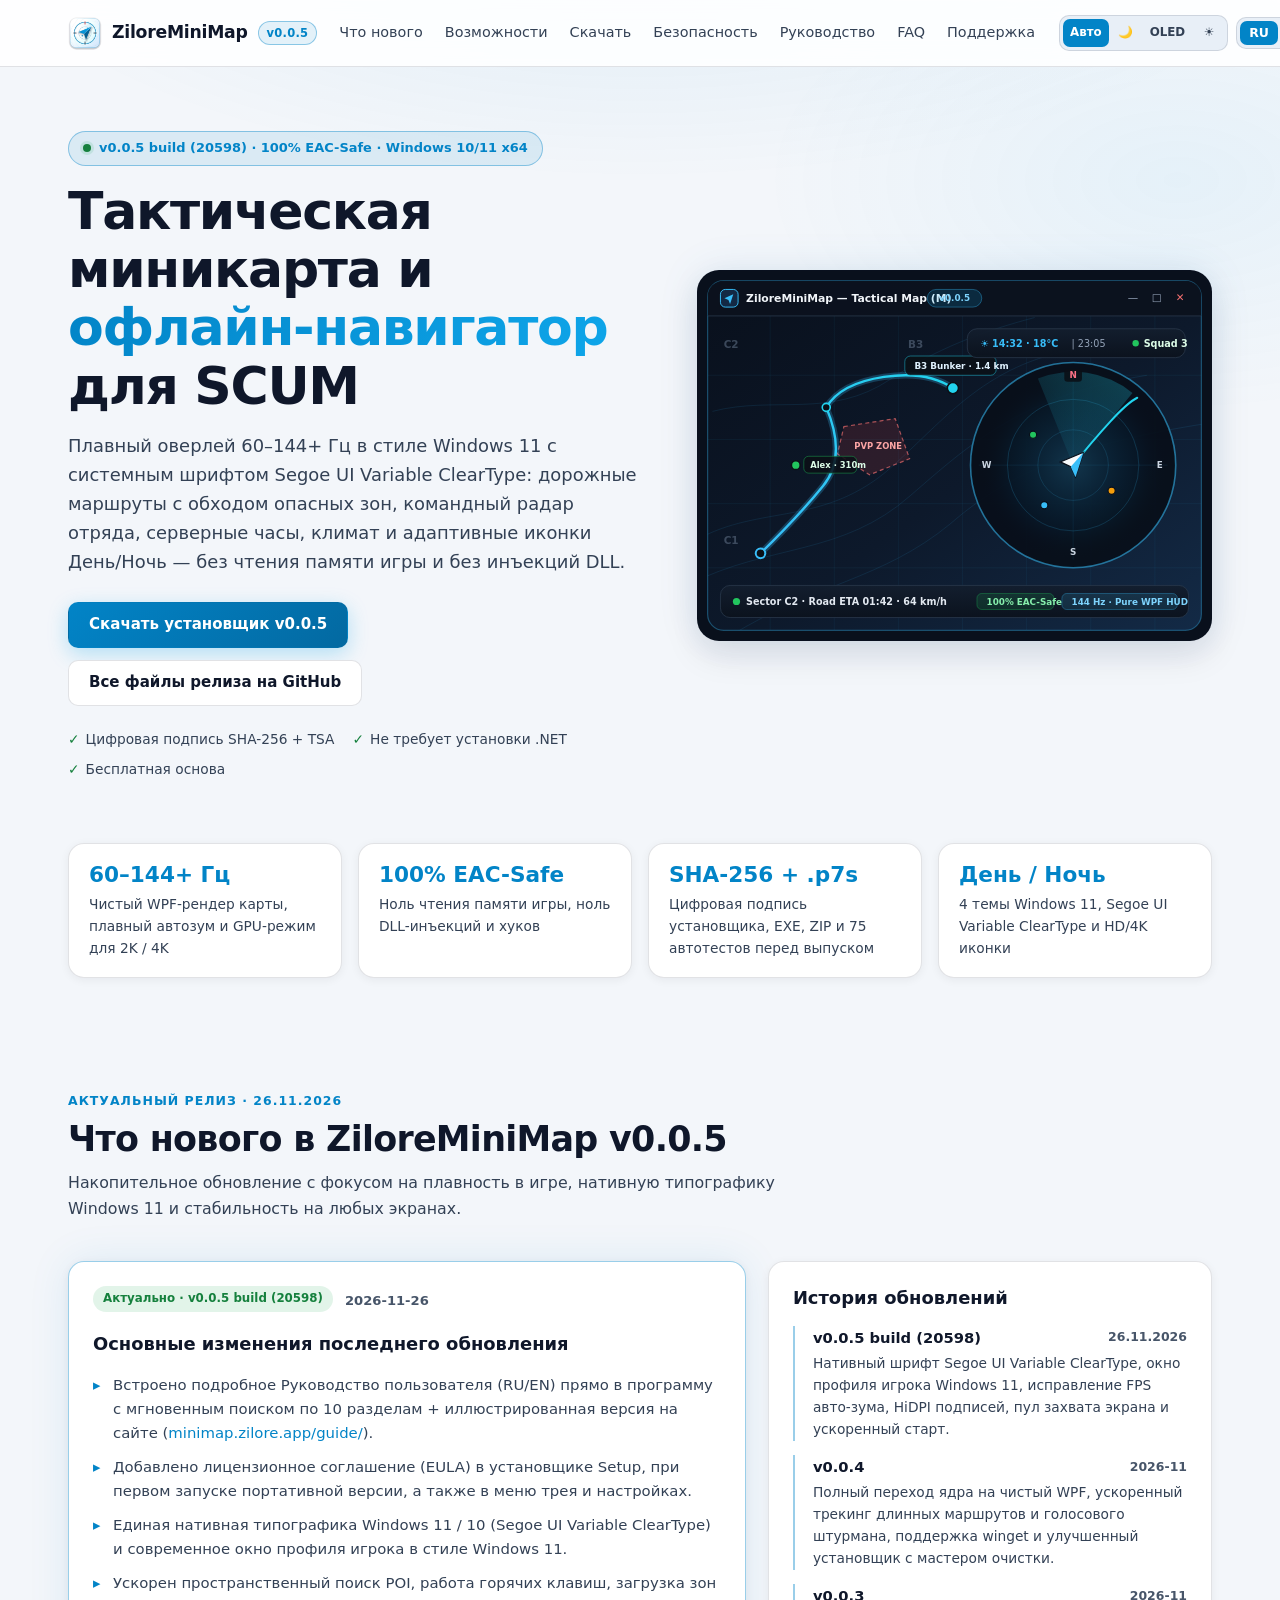
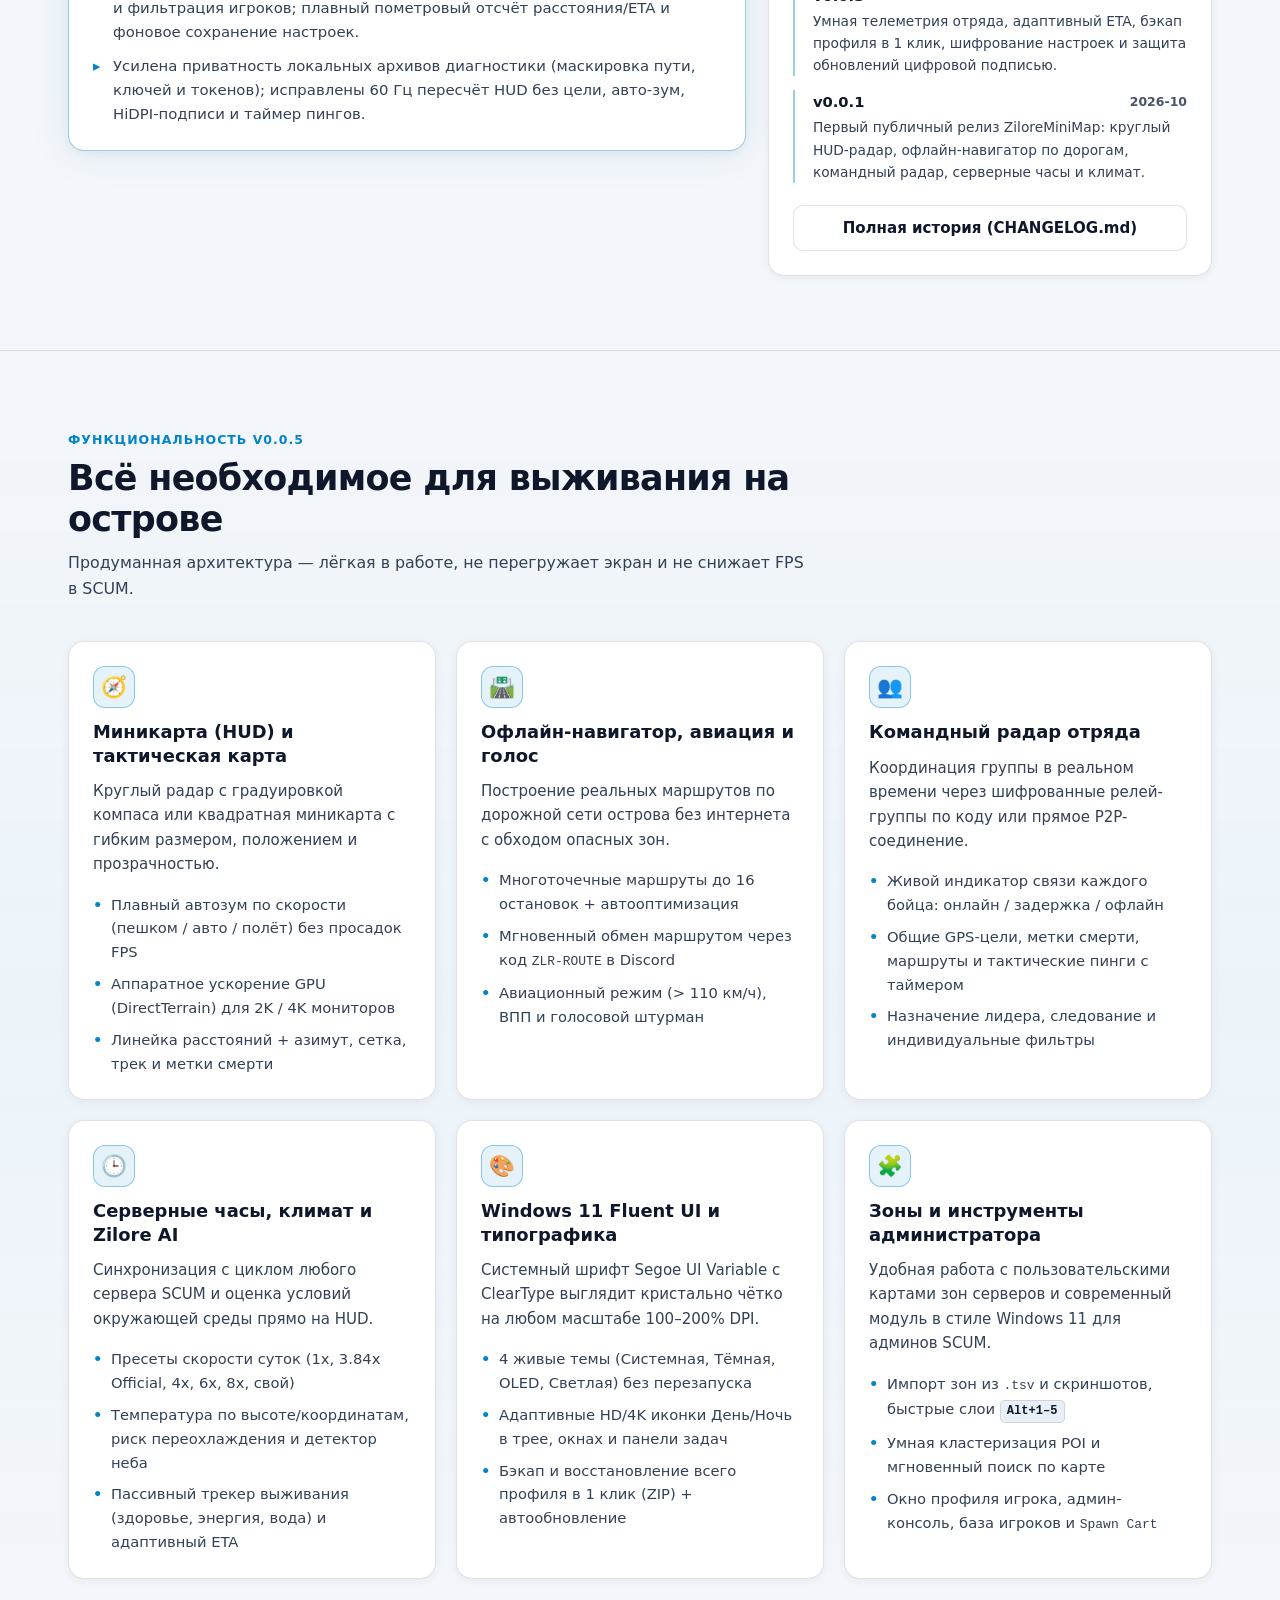
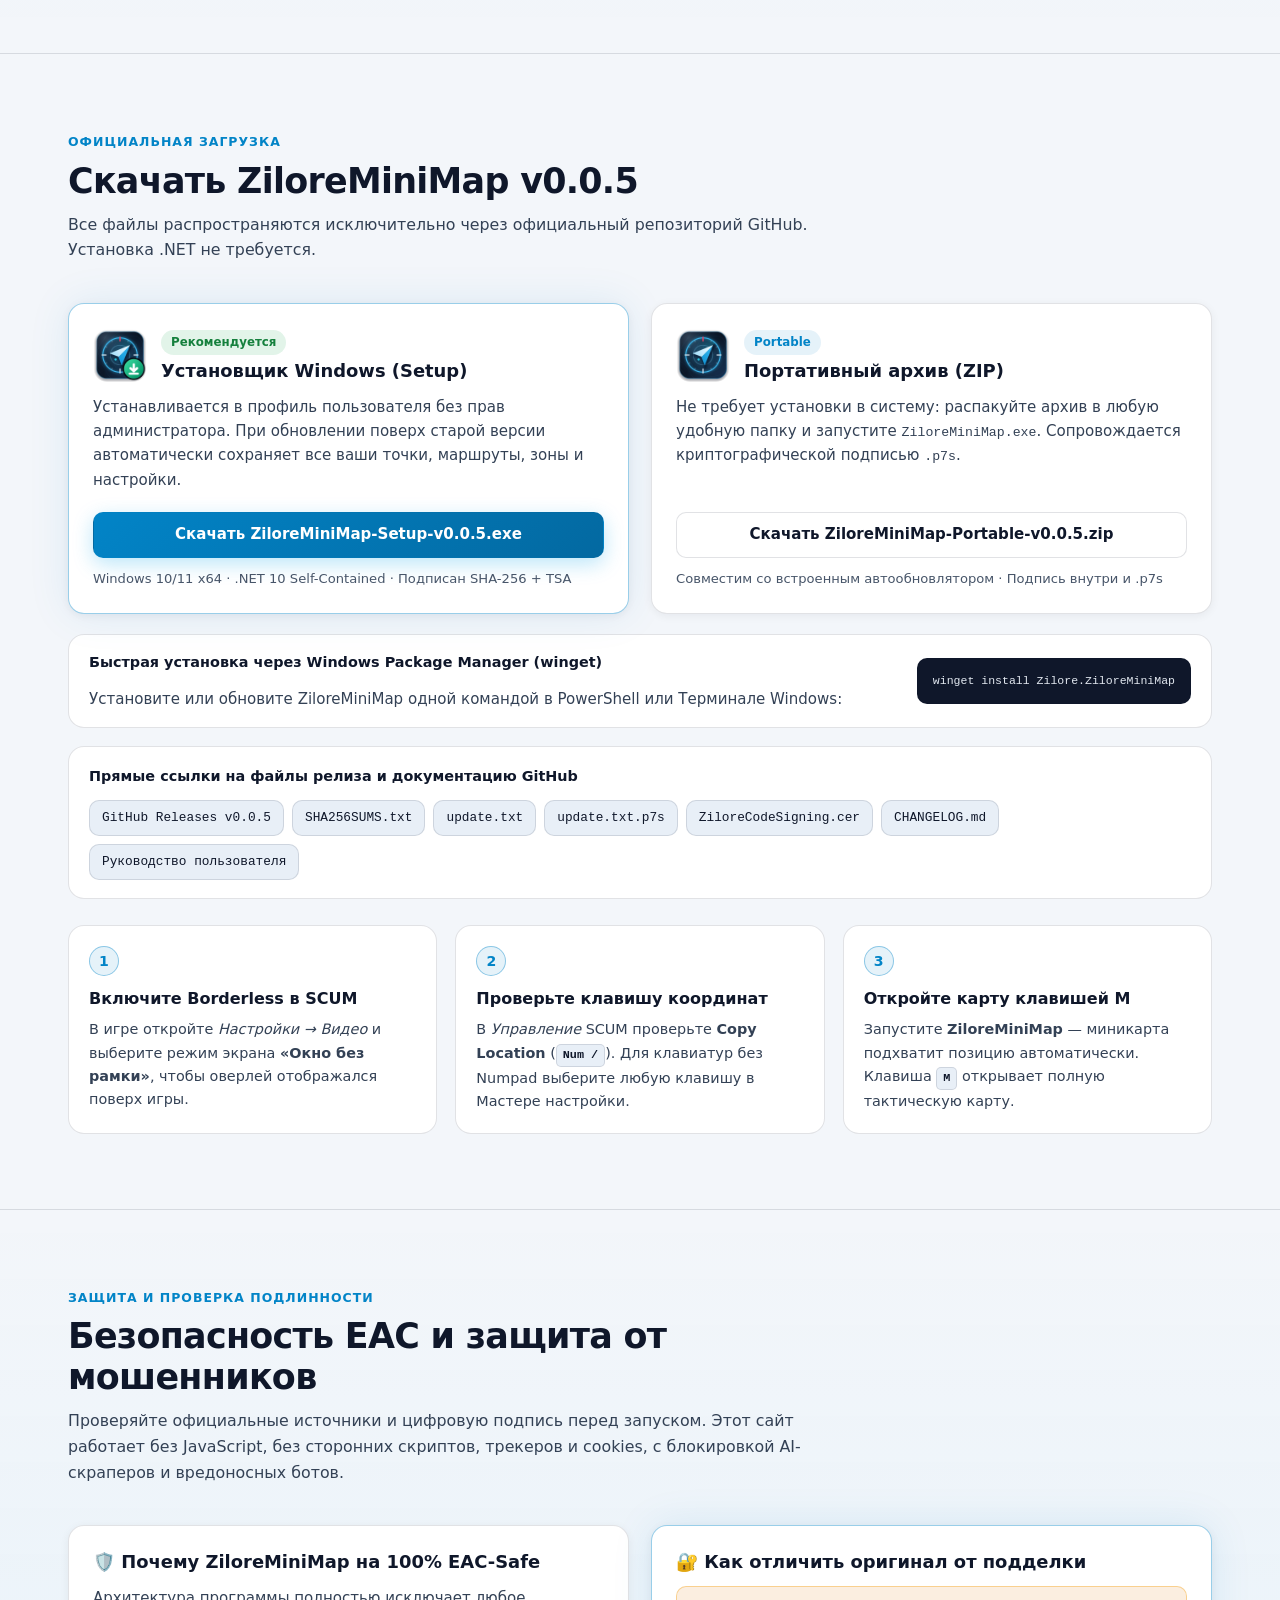
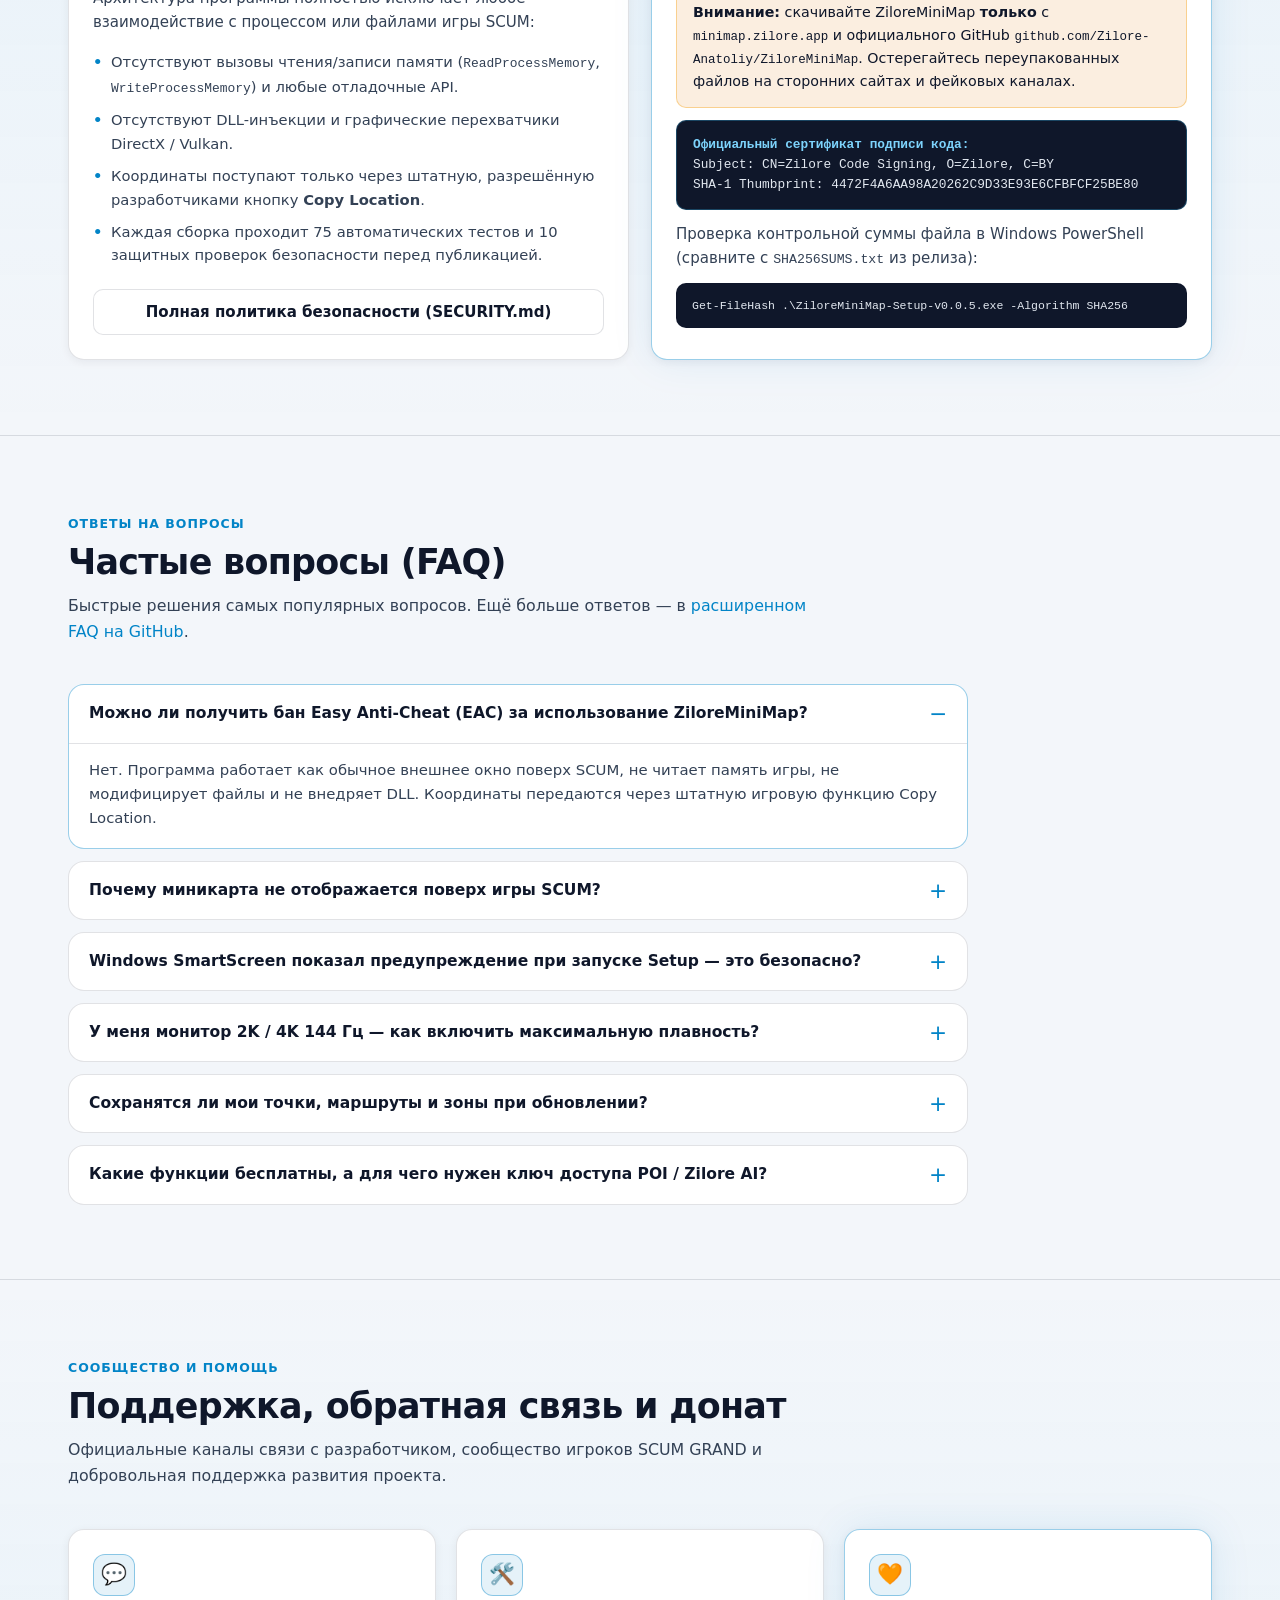
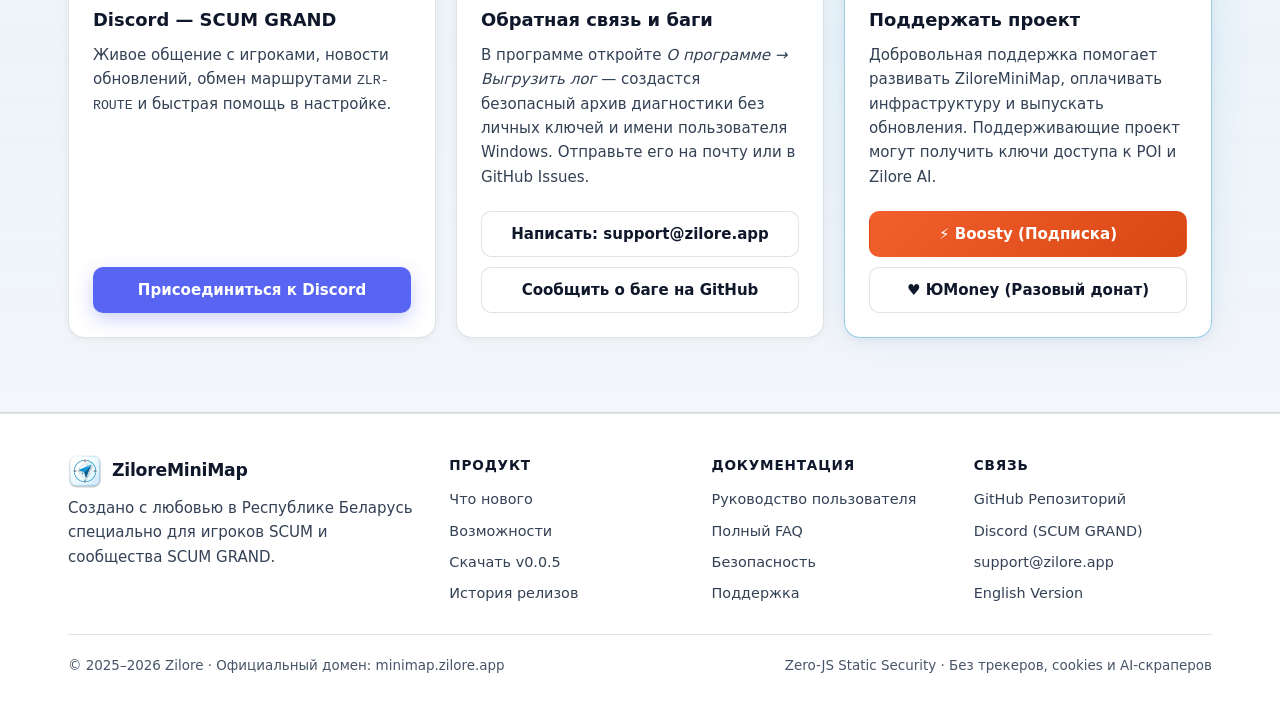
==== commit ea124413: "update" ====
--- a/index.html
+++ b/index.html
@@ -107,6 +107,7 @@
           <li><a href="#features">Возможности</a></li>
           <li><a href="#download">Скачать</a></li>
           <li><a href="#security">Безопасность</a></li>
+          <li><a href="/guide/">Руководство</a></li>
           <li><a href="#faq">FAQ</a></li>
           <li><a href="#support">Поддержка</a></li>
         </ul>
@@ -132,6 +133,7 @@
       <a href="#changelog">Что нового</a>
       <a href="#features">Возможности</a>
       <a href="#security">Безопасность</a>
+      <a href="/guide/">Руководство</a>
       <a href="#faq">FAQ</a>
       <a href="#support">Поддержка</a>
     </nav>
@@ -186,7 +188,7 @@
         </div>
         <div class="metric-card">
           <span class="metric-value">SHA-256 + .p7s</span>
-          <span class="metric-label">Цифровая подпись установщика, EXE, ZIP и 68 автотестов перед выпуском</span>
+          <span class="metric-label">Цифровая подпись установщика, EXE, ZIP и 75 автотестов перед выпуском</span>
         </div>
         <div class="metric-card">
           <span class="metric-value">День / Ночь</span>
@@ -215,11 +217,11 @@
             <h3 class="card-title">Основные изменения последнего обновления</h3>
             <ul id="release-notes-ru" class="changelog-list">
               <!-- RELEASE_NOTES_RU_START -->
-              <li>Единая нативная типографика Windows 11 / 10: системный шрифт Segoe UI Variable (с бесшовным откатом на Segoe UI в Windows 10) и принудительный ClearType для всех окон, прозрачных оверлеев HUD и карты, диалогов, подсказок, журнала (табличные цифры), трея и админ-инструментов.</li>
-              <li>Современное окно профиля игрока в стиле Windows 11 (вкладки «Обзор», «Транспорт», «Флаги», «Отряд», телепорт, показ на карте и импорт из буфера обмена) и обновлённые уведомления в стиле Windows 11.</li>
-              <li>Ускорен холодный запуск, работа миникарты, тактической карты, ИИ-помощника, авто-зума, прокладки длинных маршрутов и голосовой навигации при меньшей нагрузке на процессор и память.</li>
-              <li>Объединён пул захвата экрана для фоновых индикаторов — меньше микрофризов в игре; ускорен выход при недоступной сети отряда и улучшена загрузка профилей Steam.</li>
-              <li>Исправлены: просад FPS при плавном авто-зуме на карте с большим количеством меток (POI), ошибка одновременного прогрева кэша при запуске, наложение подписей на экранах 125–200%, зависавший обратный отсчёт на пингах отряда и залипание ошибок профилей Steam.</li>
+              <li>Встроено подробное Руководство пользователя (RU/EN) прямо в программу с мгновенным поиском по 10 разделам + иллюстрированная версия на сайте (<a href="/guide/">minimap.zilore.app/guide/</a>).</li>
+              <li>Добавлено лицензионное соглашение (EULA) в установщике Setup, при первом запуске портативной версии, а также в меню трея и настройках.</li>
+              <li>Единая нативная типографика Windows 11 / 10 (Segoe UI Variable ClearType) и современное окно профиля игрока в стиле Windows 11.</li>
+              <li>Ускорен пространственный поиск POI, работа горячих клавиш, загрузка зон и фильтрация игроков; плавный пометровый отсчёт расстояния/ETA и фоновое сохранение настроек.</li>
+              <li>Усилена приватность локальных архивов диагностики (маскировка пути, ключей и токенов); исправлены 60 Гц пересчёт HUD без цели, авто-зум, HiDPI-подписи и таймер пингов.</li>
               <!-- RELEASE_NOTES_RU_END -->
             </ul>
           </article>
@@ -411,7 +413,7 @@
             <a class="file-pill" href="https://github.com/Zilore-Anatoliy/ZiloreMiniMap/releases/download/v0.0.5/update.txt.p7s" target="_blank" rel="noopener noreferrer external">update.txt.p7s</a>
             <a class="file-pill" href="https://github.com/Zilore-Anatoliy/ZiloreMiniMap/releases/latest/download/ZiloreCodeSigning.cer" target="_blank" rel="noopener noreferrer external">ZiloreCodeSigning.cer</a>
             <a class="file-pill" href="https://github.com/Zilore-Anatoliy/ZiloreMiniMap/blob/main/CHANGELOG.md" target="_blank" rel="noopener noreferrer external">CHANGELOG.md</a>
-            <a class="file-pill" href="https://github.com/Zilore-Anatoliy/ZiloreMiniMap/blob/main/docs/USER-GUIDE-RU.md" target="_blank" rel="noopener noreferrer external">Руководство (RU)</a>
+            <a class="file-pill" href="/guide/">Руководство пользователя</a>
           </div>
         </div>
 
@@ -457,7 +459,7 @@
               <li>Отсутствуют вызовы чтения/записи памяти (<code>ReadProcessMemory</code>, <code>WriteProcessMemory</code>) и любые отладочные API.</li>
               <li>Отсутствуют DLL-инъекции и графические перехватчики DirectX / Vulkan.</li>
               <li>Координаты поступают только через штатную, разрешённую разработчиками кнопку <strong>Copy Location</strong>.</li>
-              <li>Каждая сборка проходит 68 автоматических тестов и 10 защитных проверок безопасности перед публикацией.</li>
+              <li>Каждая сборка проходит 75 автоматических тестов и 10 защитных проверок безопасности перед публикацией.</li>
             </ul>
             <div class="btn-stack">
               <a class="btn btn-secondary" href="https://github.com/Zilore-Anatoliy/ZiloreMiniMap/blob/main/SECURITY.md" target="_blank" rel="noopener noreferrer external">
@@ -633,7 +635,7 @@
         <div>
           <h4 class="footer-heading">Документация</h4>
           <ul class="footer-links">
-            <li><a href="https://github.com/Zilore-Anatoliy/ZiloreMiniMap/blob/main/docs/USER-GUIDE-RU.md" target="_blank" rel="noopener noreferrer external">Руководство (RU)</a></li>
+            <li><a href="/guide/">Руководство пользователя</a></li>
             <li><a href="https://github.com/Zilore-Anatoliy/ZiloreMiniMap/blob/main/docs/FAQ.md" target="_blank" rel="noopener noreferrer external">Полный FAQ</a></li>
             <li><a href="https://github.com/Zilore-Anatoliy/ZiloreMiniMap/blob/main/SECURITY.md" target="_blank" rel="noopener noreferrer external">Безопасность</a></li>
             <li><a href="https://github.com/Zilore-Anatoliy/ZiloreMiniMap/blob/main/SUPPORT.md" target="_blank" rel="noopener noreferrer external">Поддержка</a></li>
--- a/css/style.css
+++ b/css/style.css
@@ -1,5 +1,5 @@
 /* ==========================================================================
-   ZiloreMiniMap — Enterprise GitHub Pages Stylesheet (v2.1)
+   ZiloreMiniMap — Enterprise GitHub Pages Stylesheet (v2.2)
    Pure CSS3 · Zero-JS 4 Themes (Auto / Dark / OLED / Light) · Windows 11 Fluent
    Segoe UI Variable · 120Hz Mobile-Safe · WCAG 2.1 AA+ · 320px -> 4K
    ========================================================================== */
@@ -1520,3 +1520,231 @@
     break-inside: avoid;
   }
 }
+/* ==========================================================================
+   Illustrated User Guide (/guide/ and /en/guide/) — Mobile-First -> 4K
+   ========================================================================== */
+.guide-hero {
+  padding-block: clamp(26px, 4.5vw, 56px) clamp(20px, 3.5vw, 38px);
+  border-bottom: 1px solid var(--border);
+}
+
+.guide-layout {
+  display: grid;
+  grid-template-columns: 1fr;
+  gap: 24px;
+  padding-block: clamp(24px, 4vw, 48px) clamp(44px, 6vw, 76px);
+  align-items: start;
+}
+
+@media (min-width: 1024px) {
+  .guide-layout {
+    grid-template-columns: 270px minmax(0, 1fr);
+    gap: 32px;
+  }
+}
+
+.guide-toc {
+  background: var(--bg-surface);
+  border: 1px solid var(--border);
+  border-radius: var(--radius-md);
+  padding: 18px 16px;
+  box-shadow: var(--shadow-sm);
+}
+
+@media (min-width: 1024px) {
+  .guide-toc {
+    position: sticky;
+    top: calc(var(--header-h) + 18px);
+    max-height: calc(100dvh - var(--header-h) - 36px);
+    overflow-y: auto;
+  }
+}
+
+.guide-toc-title {
+  margin: 0 0 10px;
+  font-size: 0.78rem;
+  font-weight: 800;
+  text-transform: uppercase;
+  letter-spacing: 0.08em;
+  color: var(--accent);
+}
+
+.guide-toc ol {
+  margin: 0;
+  padding: 0;
+  list-style: none;
+  display: flex;
+  flex-direction: column;
+  gap: 4px;
+}
+
+.guide-toc a {
+  display: flex;
+  align-items: center;
+  gap: 8px;
+  padding: 7px 10px;
+  border-radius: 8px;
+  font-size: 0.87rem;
+  font-weight: 500;
+  color: var(--text-secondary);
+}
+
+.guide-toc a:hover {
+  background: var(--bg-surface-2);
+  color: var(--text-primary);
+}
+
+.guide-content {
+  display: flex;
+  flex-direction: column;
+  gap: 26px;
+  min-width: 0;
+}
+
+.guide-chapter {
+  background: var(--bg-surface);
+  border: 1px solid var(--border);
+  border-radius: var(--radius-md);
+  padding: clamp(20px, 3vw, 32px);
+  box-shadow: var(--shadow-sm);
+  scroll-margin-top: calc(var(--header-h) + 56px);
+}
+
+@media (min-width: 1120px) {
+  .guide-chapter {
+    scroll-margin-top: calc(var(--header-h) + 18px);
+  }
+}
+
+.guide-chapter-head {
+  display: flex;
+  align-items: center;
+  gap: 12px;
+  margin-bottom: 14px;
+  padding-bottom: 12px;
+  border-bottom: 1px solid var(--border);
+}
+
+.guide-chapter-num {
+  display: inline-flex;
+  align-items: center;
+  justify-content: center;
+  width: 34px;
+  height: 34px;
+  border-radius: 10px;
+  background: var(--bg-pill);
+  border: 1px solid var(--border-strong);
+  color: var(--accent);
+  font-weight: 800;
+  font-size: 0.92rem;
+  font-variant-numeric: tabular-nums;
+  flex-shrink: 0;
+}
+
+.guide-chapter h2 {
+  margin: 0;
+  font-family: var(--font-display);
+  font-size: clamp(1.26rem, 2.3vw, 1.62rem);
+  font-weight: 800;
+  line-height: 1.24;
+}
+
+.guide-chapter h3 {
+  margin: 20px 0 8px;
+  font-family: var(--font-display);
+  font-size: 1.04rem;
+  font-weight: 700;
+  color: var(--text-primary);
+}
+
+.guide-chapter p {
+  margin: 0 0 12px;
+  color: var(--text-secondary);
+  font-size: 0.95rem;
+}
+
+.guide-chapter ul,
+.guide-chapter ol {
+  margin: 0 0 14px;
+  padding-left: 20px;
+  color: var(--text-secondary);
+  font-size: 0.94rem;
+  display: flex;
+  flex-direction: column;
+  gap: 7px;
+}
+
+.guide-chapter li strong {
+  color: var(--text-primary);
+}
+
+.guide-figure {
+  margin: 18px 0;
+  border-radius: var(--radius-md);
+  overflow: hidden;
+  border: 1px solid var(--border-strong);
+  background: #080F1B;
+  box-shadow: var(--shadow-sm);
+}
+
+.guide-figure img {
+  width: 100%;
+  height: auto;
+}
+
+.guide-figure figcaption {
+  padding: 10px 14px;
+  font-size: 0.84rem;
+  color: var(--text-muted);
+  background: var(--bg-surface-2);
+  border-top: 1px solid var(--border);
+}
+
+.callout-tip {
+  padding: 13px 16px;
+  border-radius: var(--radius-sm);
+  background: var(--bg-pill);
+  border: 1px solid var(--border-strong);
+  color: var(--text-primary);
+  font-size: 0.91rem;
+  margin: 14px 0;
+}
+
+.hotkey-table-wrap {
+  overflow-x: auto;
+  -webkit-overflow-scrolling: touch;
+  border: 1px solid var(--border);
+  border-radius: var(--radius-sm);
+  margin: 14px 0;
+}
+
+.hotkey-table {
+  width: 100%;
+  border-collapse: collapse;
+  font-size: 0.91rem;
+}
+
+.hotkey-table th,
+.hotkey-table td {
+  padding: 10px 14px;
+  text-align: left;
+  border-bottom: 1px solid var(--border);
+}
+
+.hotkey-table th {
+  background: var(--bg-surface-2);
+  color: var(--text-primary);
+  font-weight: 700;
+  font-size: 0.82rem;
+  text-transform: uppercase;
+  letter-spacing: 0.05em;
+}
+
+.hotkey-table tr:last-child td {
+  border-bottom: 0;
+}
+
+.hotkey-table td:first-child {
+  white-space: nowrap;
+  width: 145px;
+}
--- a/css/style.css
+++ b/css/style.css
@@ -1,5 +1,5 @@
 /* ==========================================================================
-   ZiloreMiniMap — Enterprise GitHub Pages Stylesheet (v2.1)
+   ZiloreMiniMap — Enterprise GitHub Pages Stylesheet (v2.2)
    Pure CSS3 · Zero-JS 4 Themes (Auto / Dark / OLED / Light) · Windows 11 Fluent
    Segoe UI Variable · 120Hz Mobile-Safe · WCAG 2.1 AA+ · 320px -> 4K
    ========================================================================== */
@@ -1520,3 +1520,231 @@
     break-inside: avoid;
   }
 }
+/* ==========================================================================
+   Illustrated User Guide (/guide/ and /en/guide/) — Mobile-First -> 4K
+   ========================================================================== */
+.guide-hero {
+  padding-block: clamp(26px, 4.5vw, 56px) clamp(20px, 3.5vw, 38px);
+  border-bottom: 1px solid var(--border);
+}
+
+.guide-layout {
+  display: grid;
+  grid-template-columns: 1fr;
+  gap: 24px;
+  padding-block: clamp(24px, 4vw, 48px) clamp(44px, 6vw, 76px);
+  align-items: start;
+}
+
+@media (min-width: 1024px) {
+  .guide-layout {
+    grid-template-columns: 270px minmax(0, 1fr);
+    gap: 32px;
+  }
+}
+
+.guide-toc {
+  background: var(--bg-surface);
+  border: 1px solid var(--border);
+  border-radius: var(--radius-md);
+  padding: 18px 16px;
+  box-shadow: var(--shadow-sm);
+}
+
+@media (min-width: 1024px) {
+  .guide-toc {
+    position: sticky;
+    top: calc(var(--header-h) + 18px);
+    max-height: calc(100dvh - var(--header-h) - 36px);
+    overflow-y: auto;
+  }
+}
+
+.guide-toc-title {
+  margin: 0 0 10px;
+  font-size: 0.78rem;
+  font-weight: 800;
+  text-transform: uppercase;
+  letter-spacing: 0.08em;
+  color: var(--accent);
+}
+
+.guide-toc ol {
+  margin: 0;
+  padding: 0;
+  list-style: none;
+  display: flex;
+  flex-direction: column;
+  gap: 4px;
+}
+
+.guide-toc a {
+  display: flex;
+  align-items: center;
+  gap: 8px;
+  padding: 7px 10px;
+  border-radius: 8px;
+  font-size: 0.87rem;
+  font-weight: 500;
+  color: var(--text-secondary);
+}
+
+.guide-toc a:hover {
+  background: var(--bg-surface-2);
+  color: var(--text-primary);
+}
+
+.guide-content {
+  display: flex;
+  flex-direction: column;
+  gap: 26px;
+  min-width: 0;
+}
+
+.guide-chapter {
+  background: var(--bg-surface);
+  border: 1px solid var(--border);
+  border-radius: var(--radius-md);
+  padding: clamp(20px, 3vw, 32px);
+  box-shadow: var(--shadow-sm);
+  scroll-margin-top: calc(var(--header-h) + 56px);
+}
+
+@media (min-width: 1120px) {
+  .guide-chapter {
+    scroll-margin-top: calc(var(--header-h) + 18px);
+  }
+}
+
+.guide-chapter-head {
+  display: flex;
+  align-items: center;
+  gap: 12px;
+  margin-bottom: 14px;
+  padding-bottom: 12px;
+  border-bottom: 1px solid var(--border);
+}
+
+.guide-chapter-num {
+  display: inline-flex;
+  align-items: center;
+  justify-content: center;
+  width: 34px;
+  height: 34px;
+  border-radius: 10px;
+  background: var(--bg-pill);
+  border: 1px solid var(--border-strong);
+  color: var(--accent);
+  font-weight: 800;
+  font-size: 0.92rem;
+  font-variant-numeric: tabular-nums;
+  flex-shrink: 0;
+}
+
+.guide-chapter h2 {
+  margin: 0;
+  font-family: var(--font-display);
+  font-size: clamp(1.26rem, 2.3vw, 1.62rem);
+  font-weight: 800;
+  line-height: 1.24;
+}
+
+.guide-chapter h3 {
+  margin: 20px 0 8px;
+  font-family: var(--font-display);
+  font-size: 1.04rem;
+  font-weight: 700;
+  color: var(--text-primary);
+}
+
+.guide-chapter p {
+  margin: 0 0 12px;
+  color: var(--text-secondary);
+  font-size: 0.95rem;
+}
+
+.guide-chapter ul,
+.guide-chapter ol {
+  margin: 0 0 14px;
+  padding-left: 20px;
+  color: var(--text-secondary);
+  font-size: 0.94rem;
+  display: flex;
+  flex-direction: column;
+  gap: 7px;
+}
+
+.guide-chapter li strong {
+  color: var(--text-primary);
+}
+
+.guide-figure {
+  margin: 18px 0;
+  border-radius: var(--radius-md);
+  overflow: hidden;
+  border: 1px solid var(--border-strong);
+  background: #080F1B;
+  box-shadow: var(--shadow-sm);
+}
+
+.guide-figure img {
+  width: 100%;
+  height: auto;
+}
+
+.guide-figure figcaption {
+  padding: 10px 14px;
+  font-size: 0.84rem;
+  color: var(--text-muted);
+  background: var(--bg-surface-2);
+  border-top: 1px solid var(--border);
+}
+
+.callout-tip {
+  padding: 13px 16px;
+  border-radius: var(--radius-sm);
+  background: var(--bg-pill);
+  border: 1px solid var(--border-strong);
+  color: var(--text-primary);
+  font-size: 0.91rem;
+  margin: 14px 0;
+}
+
+.hotkey-table-wrap {
+  overflow-x: auto;
+  -webkit-overflow-scrolling: touch;
+  border: 1px solid var(--border);
+  border-radius: var(--radius-sm);
+  margin: 14px 0;
+}
+
+.hotkey-table {
+  width: 100%;
+  border-collapse: collapse;
+  font-size: 0.91rem;
+}
+
+.hotkey-table th,
+.hotkey-table td {
+  padding: 10px 14px;
+  text-align: left;
+  border-bottom: 1px solid var(--border);
+}
+
+.hotkey-table th {
+  background: var(--bg-surface-2);
+  color: var(--text-primary);
+  font-weight: 700;
+  font-size: 0.82rem;
+  text-transform: uppercase;
+  letter-spacing: 0.05em;
+}
+
+.hotkey-table tr:last-child td {
+  border-bottom: 0;
+}
+
+.hotkey-table td:first-child {
+  white-space: nowrap;
+  width: 145px;
+}
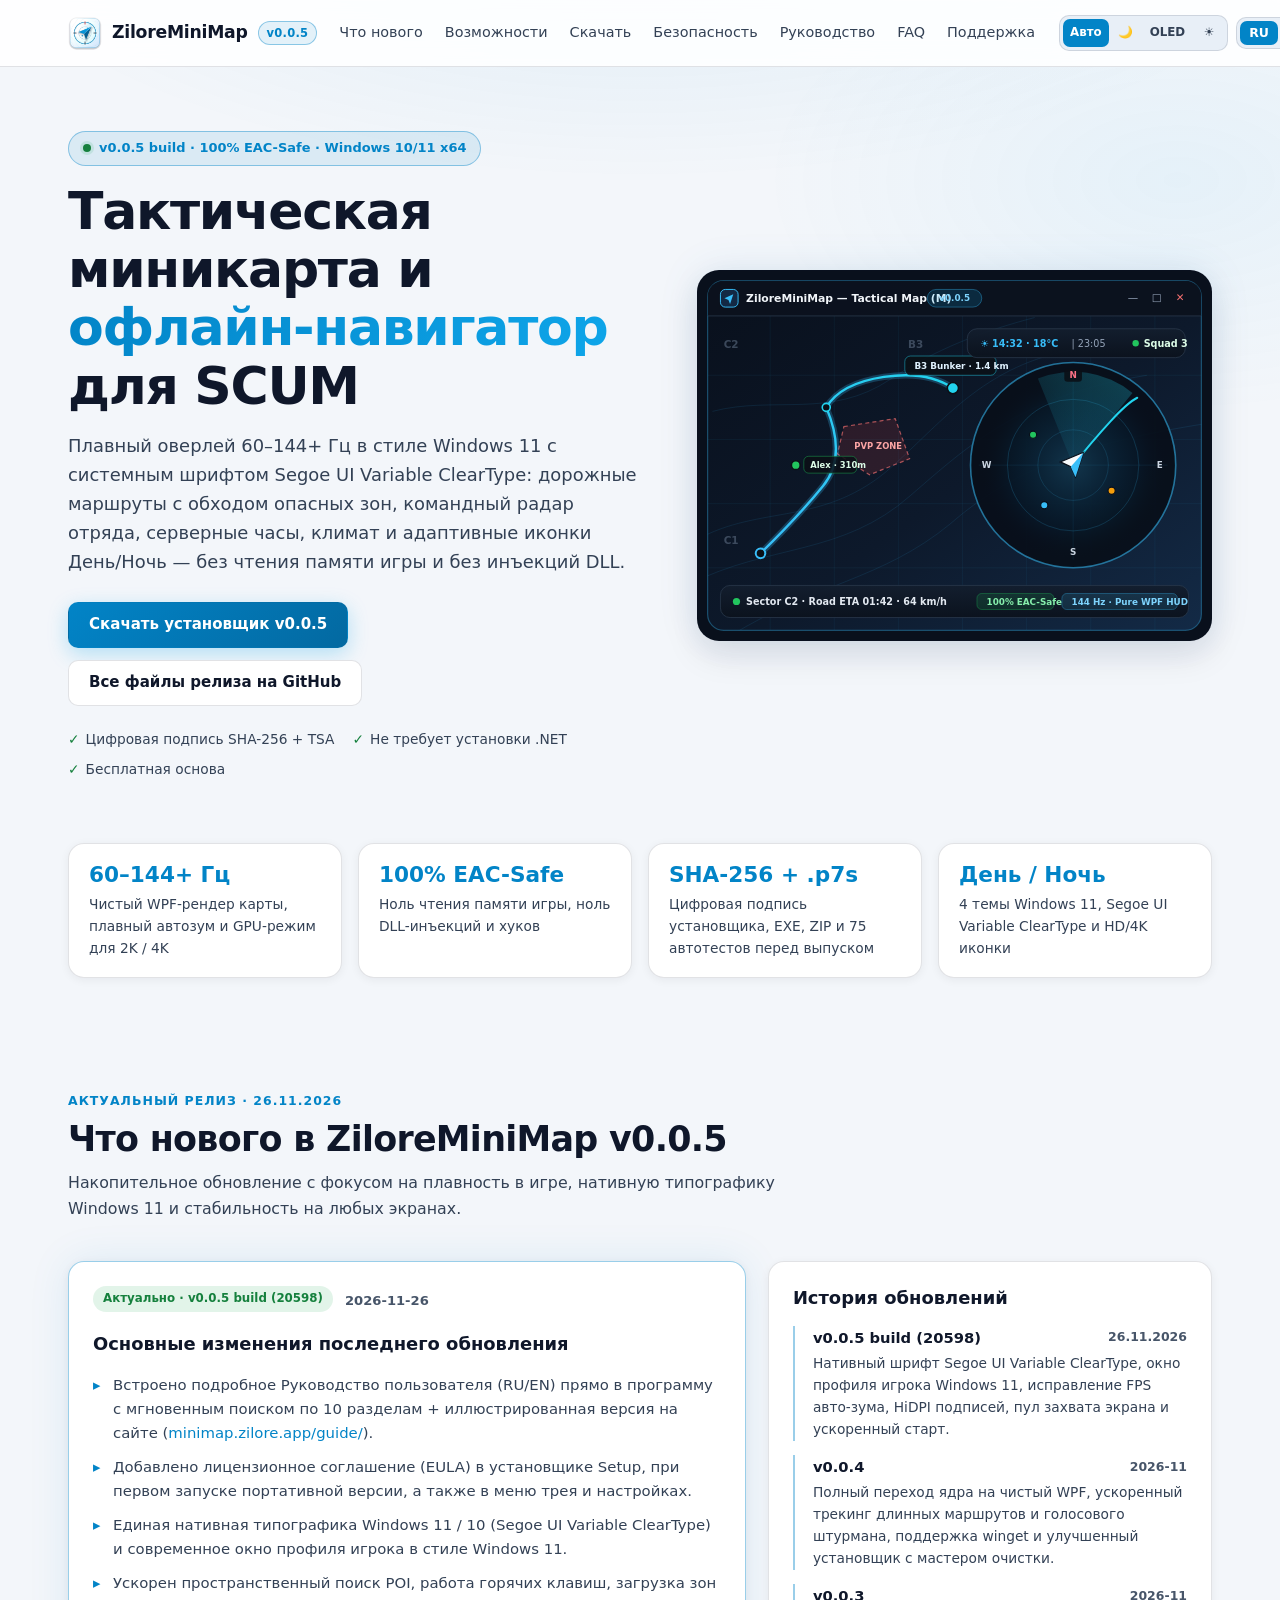
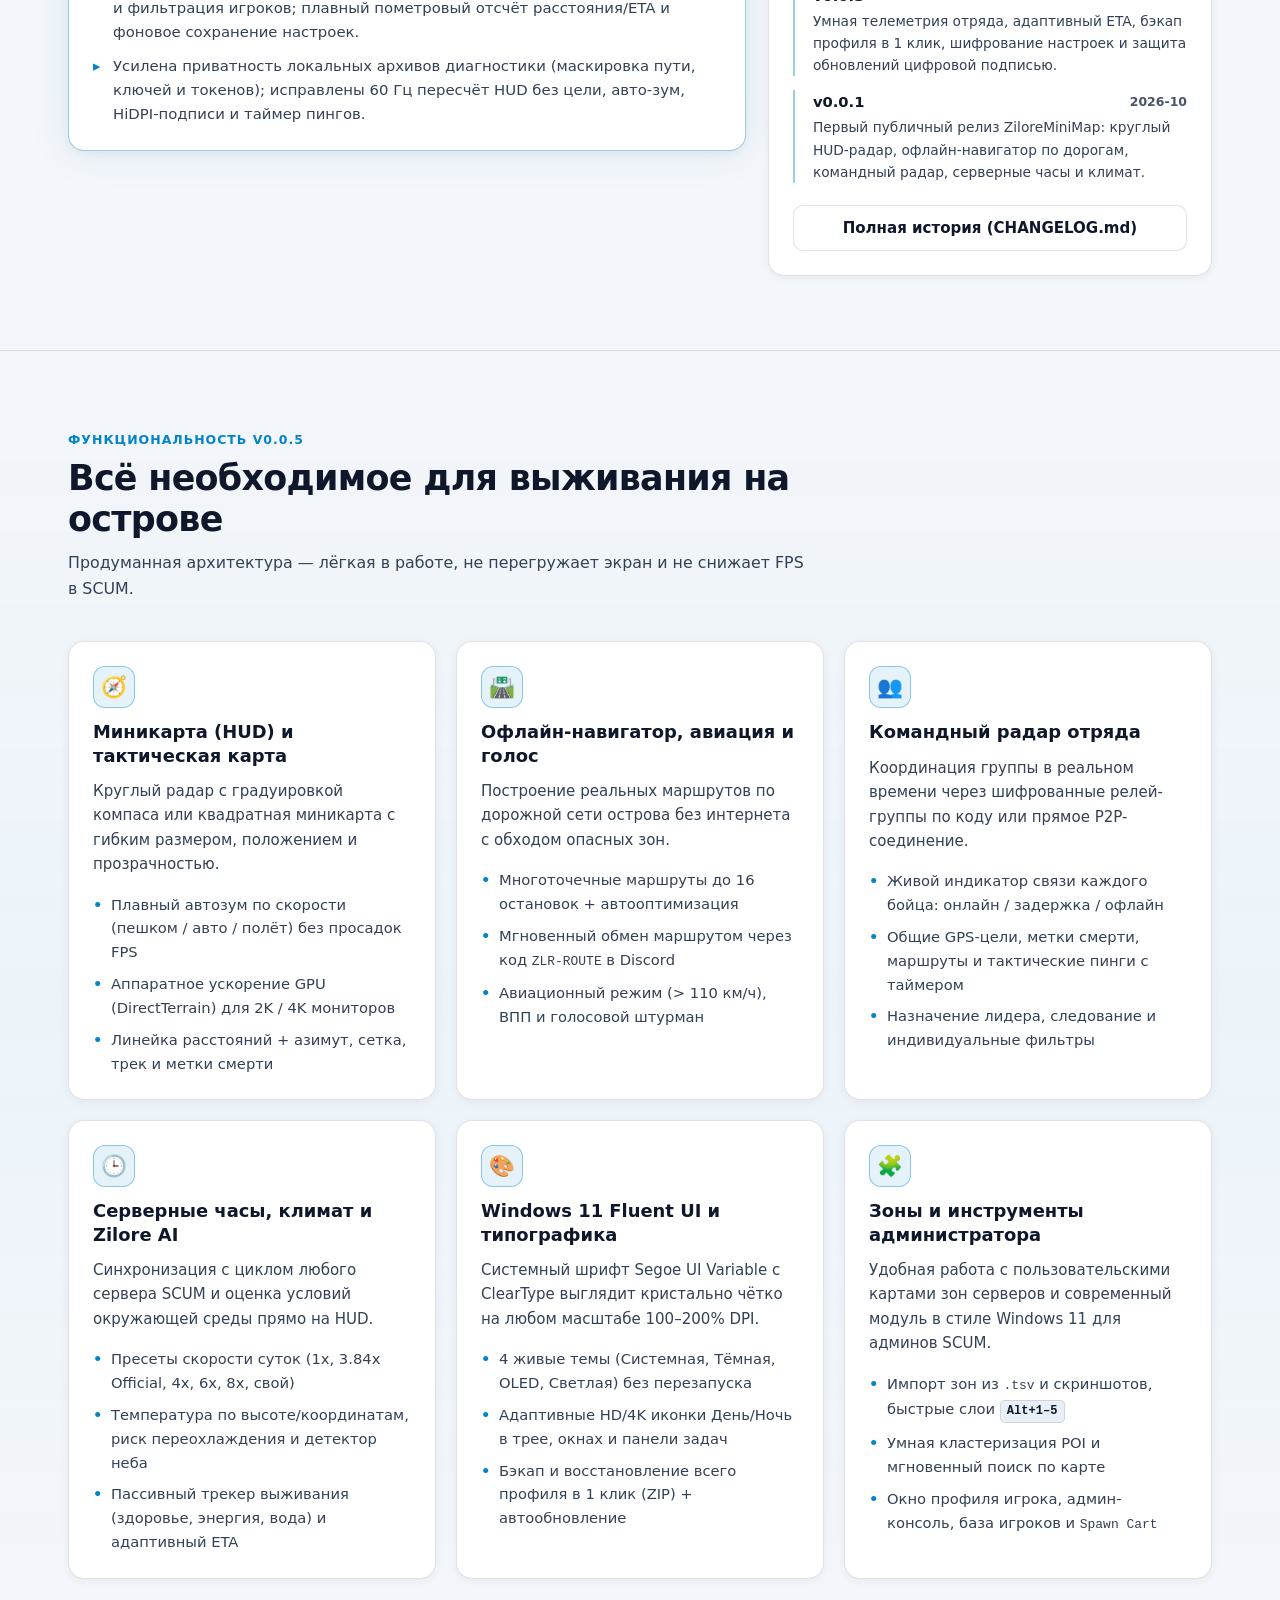
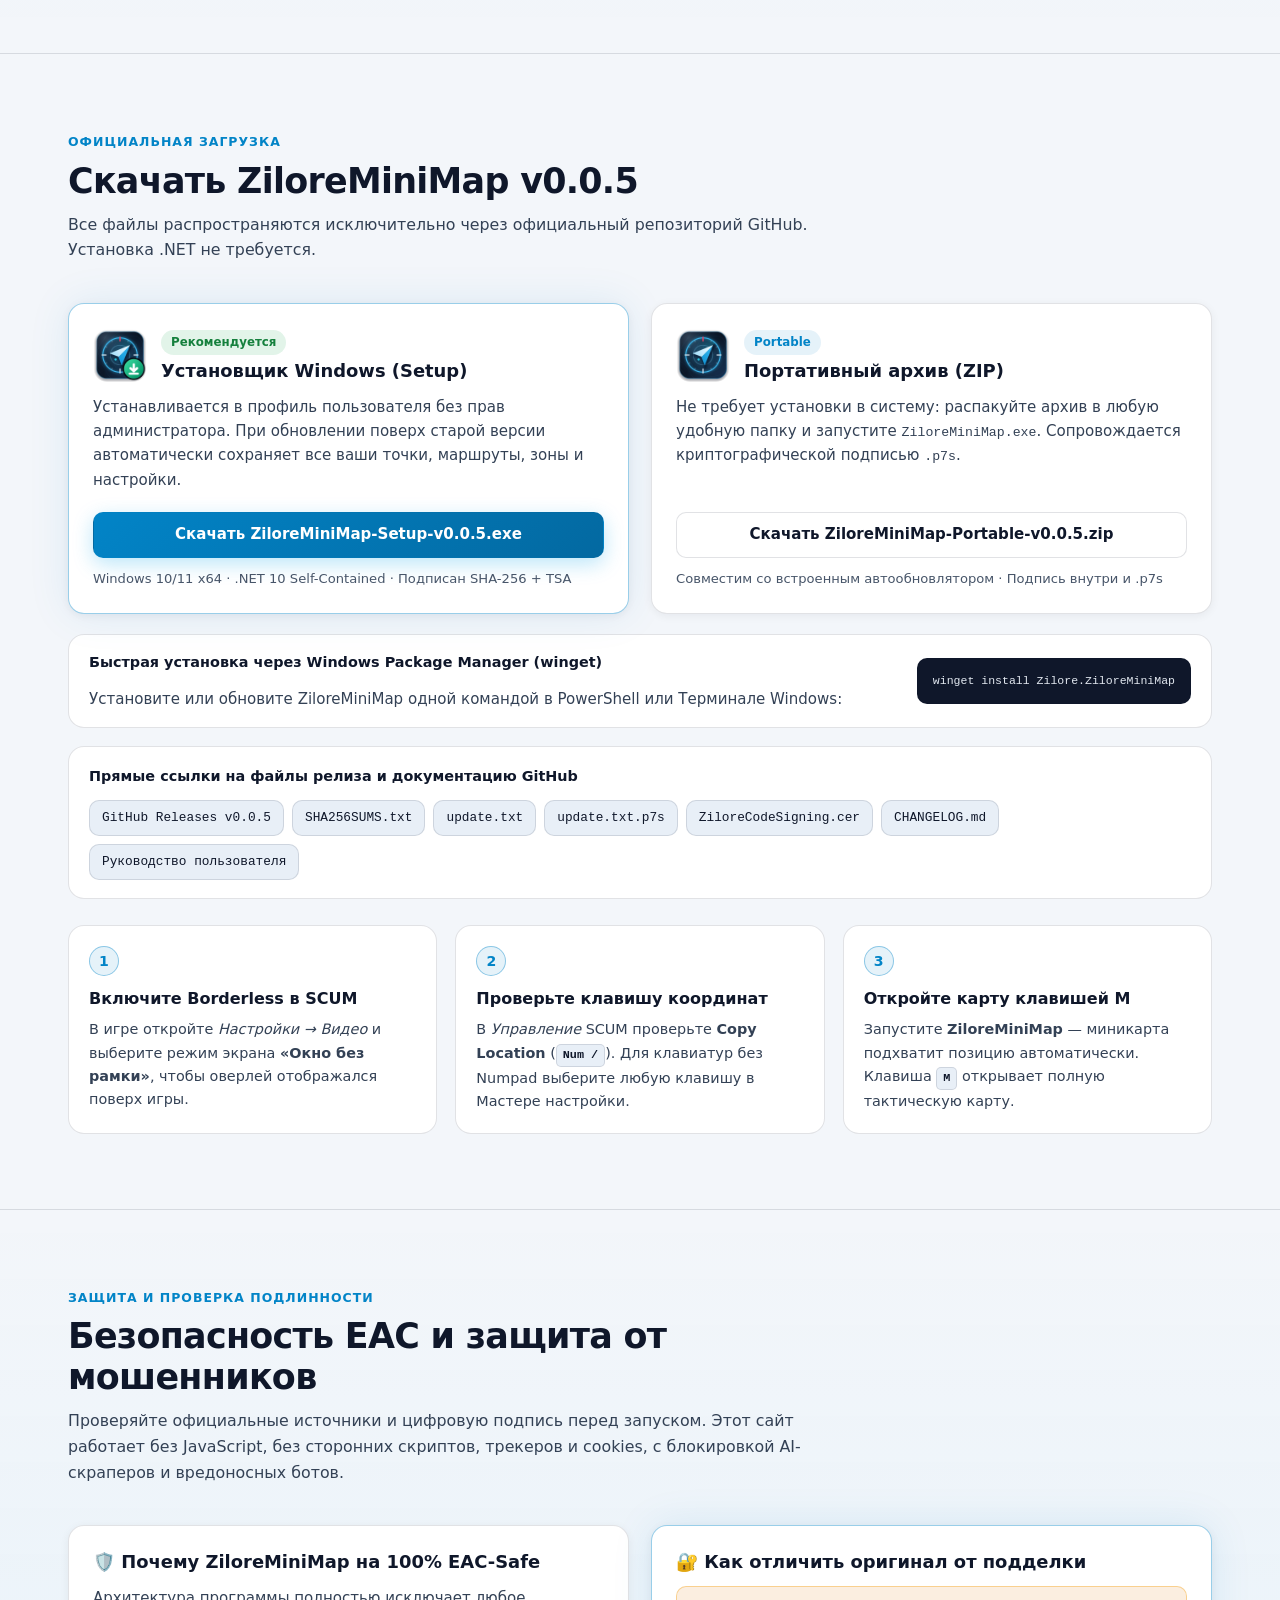
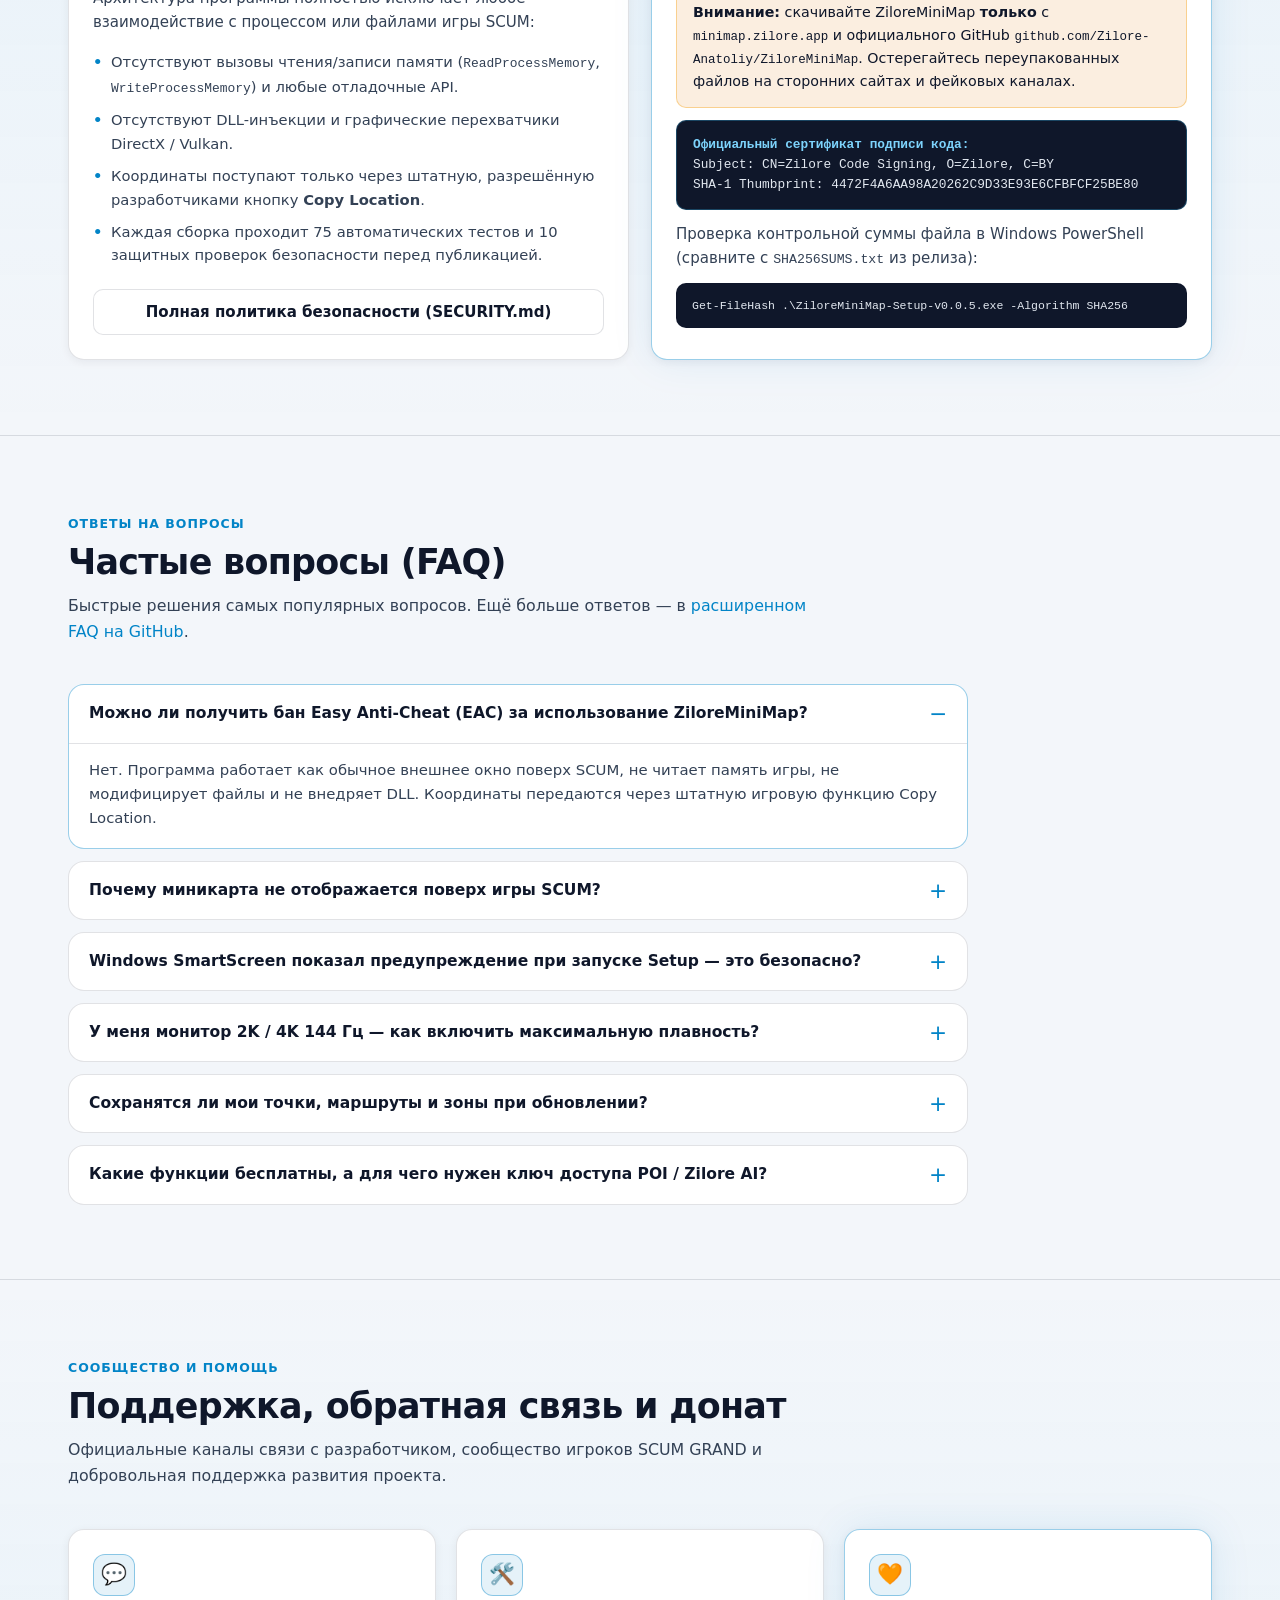
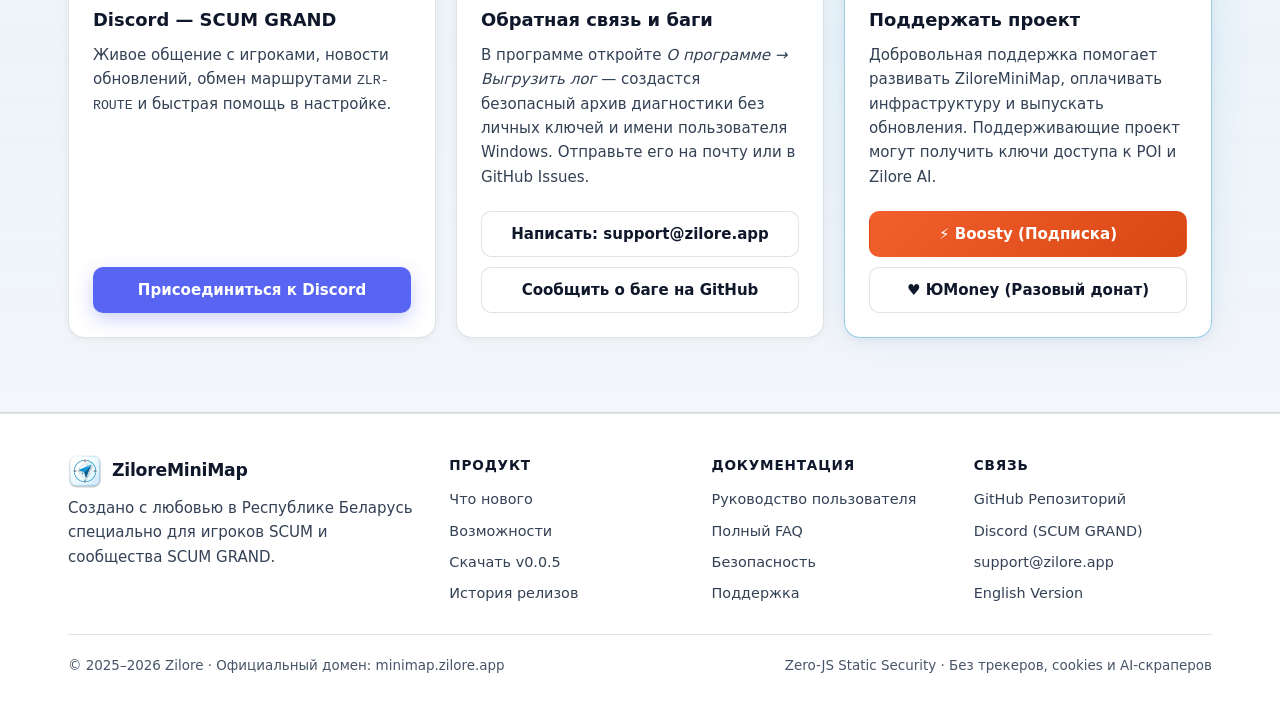
==== commit 1a9887c4: "Update index.html" ====
--- a/index.html
+++ b/index.html
@@ -1,5 +1,5 @@
 <!DOCTYPE html>
-<html lang="ru" data-version="v0.0.5" data-build="20598" data-release-date="2026-11-26">
+<html lang="ru" data-version="v0.0.5" data-release-date="2026-11-26">
 <head>
   <meta charset="utf-8">
   <meta name="viewport" content="width=device-width, initial-scale=1, viewport-fit=cover">
@@ -146,7 +146,7 @@
         <div>
           <div class="hero-badge">
             <span class="status-dot" aria-hidden="true"></span>
-            <span>v0.0.5 build (20598) · 100% EAC-Safe · Windows 10/11 x64</span>
+            <span>v0.0.5 build · 100% EAC-Safe · Windows 10/11 x64</span>
           </div>
           <h1 class="hero-title">
             Тактическая миникарта и <span class="text-gradient">офлайн-навигатор</span> для SCUM
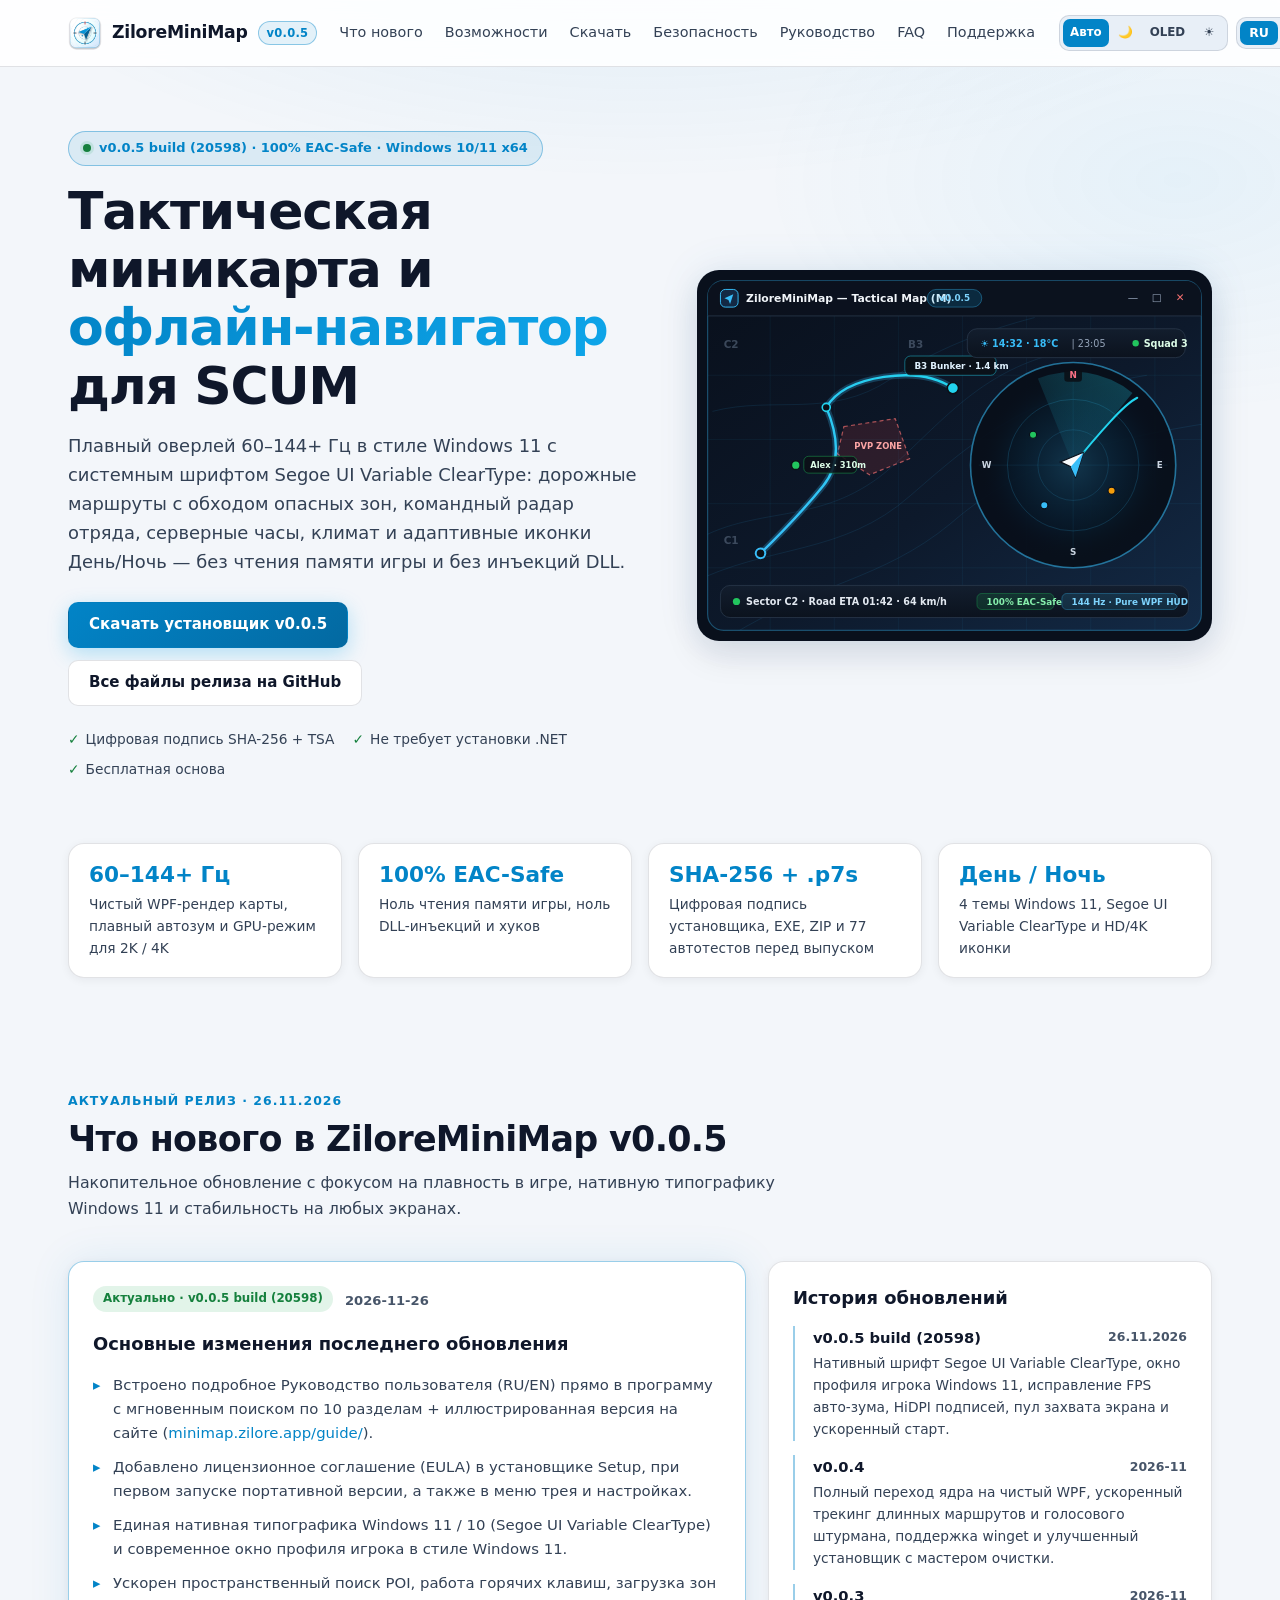
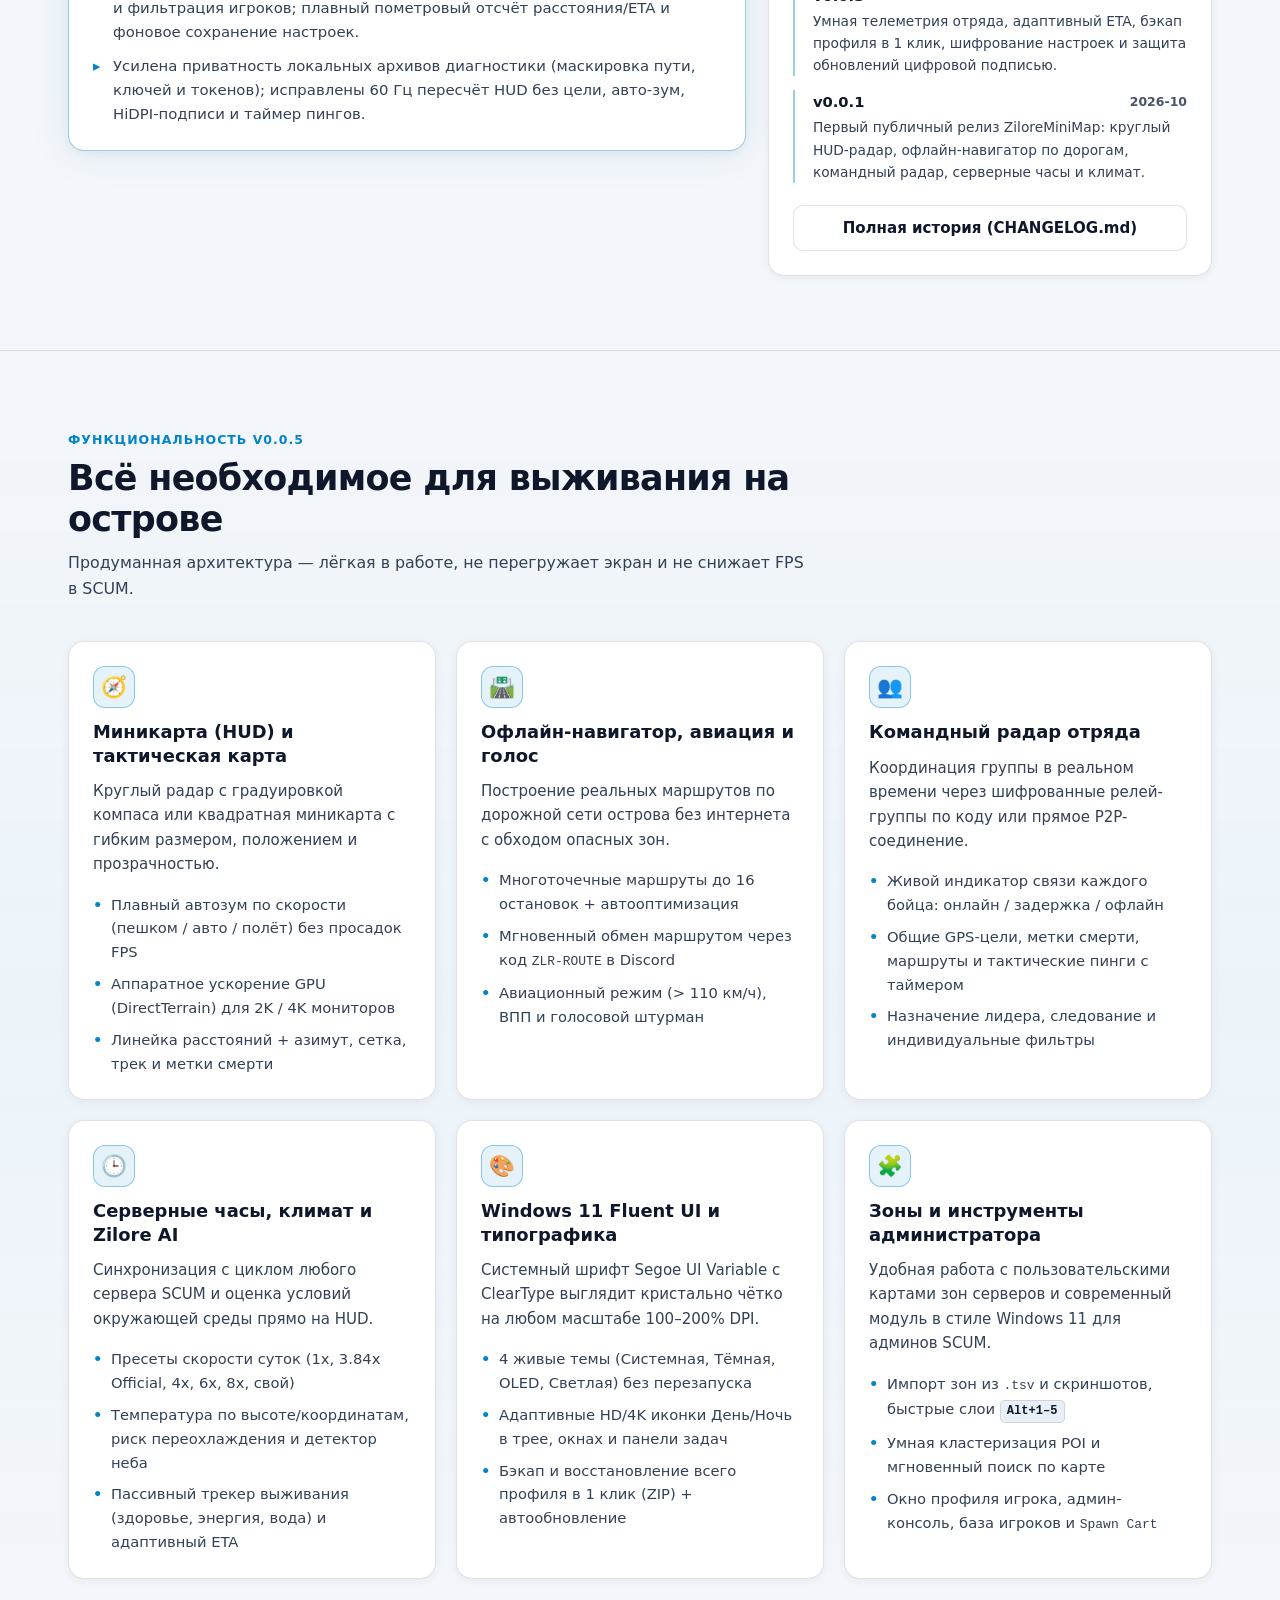
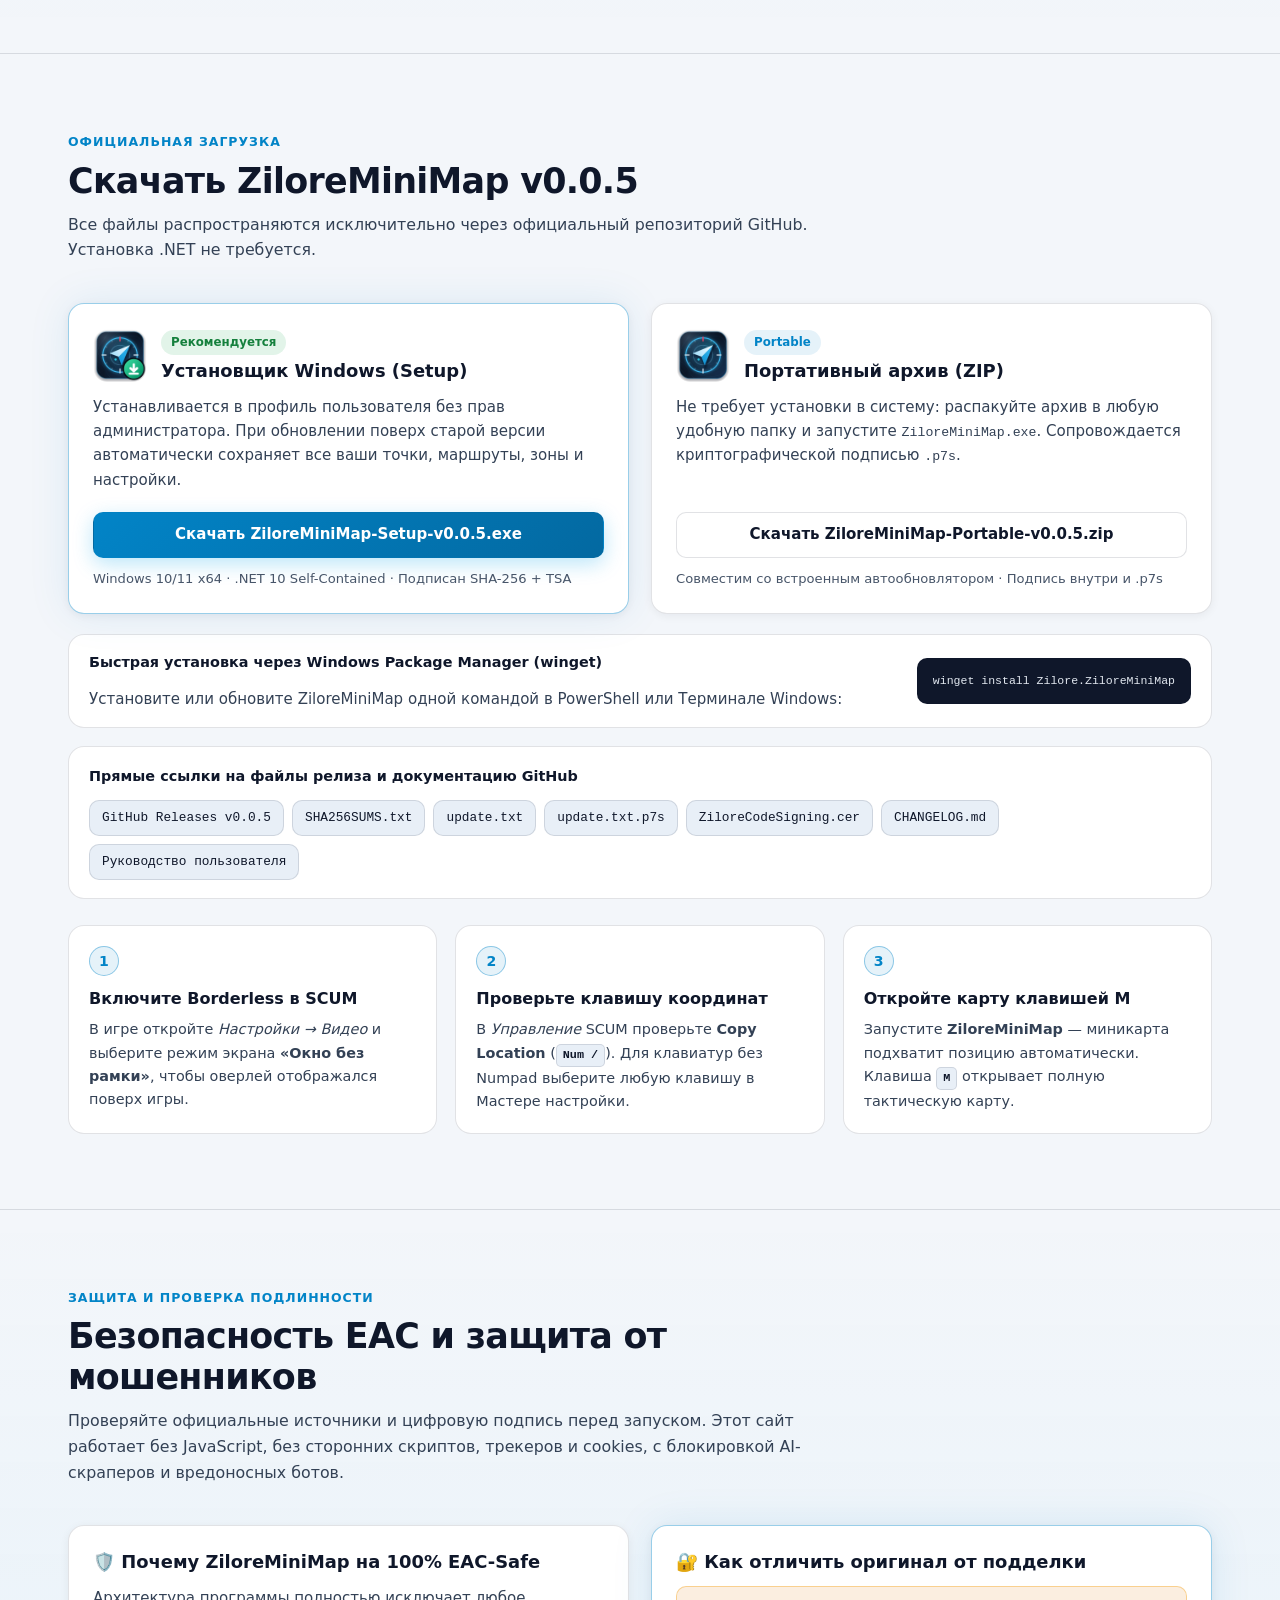
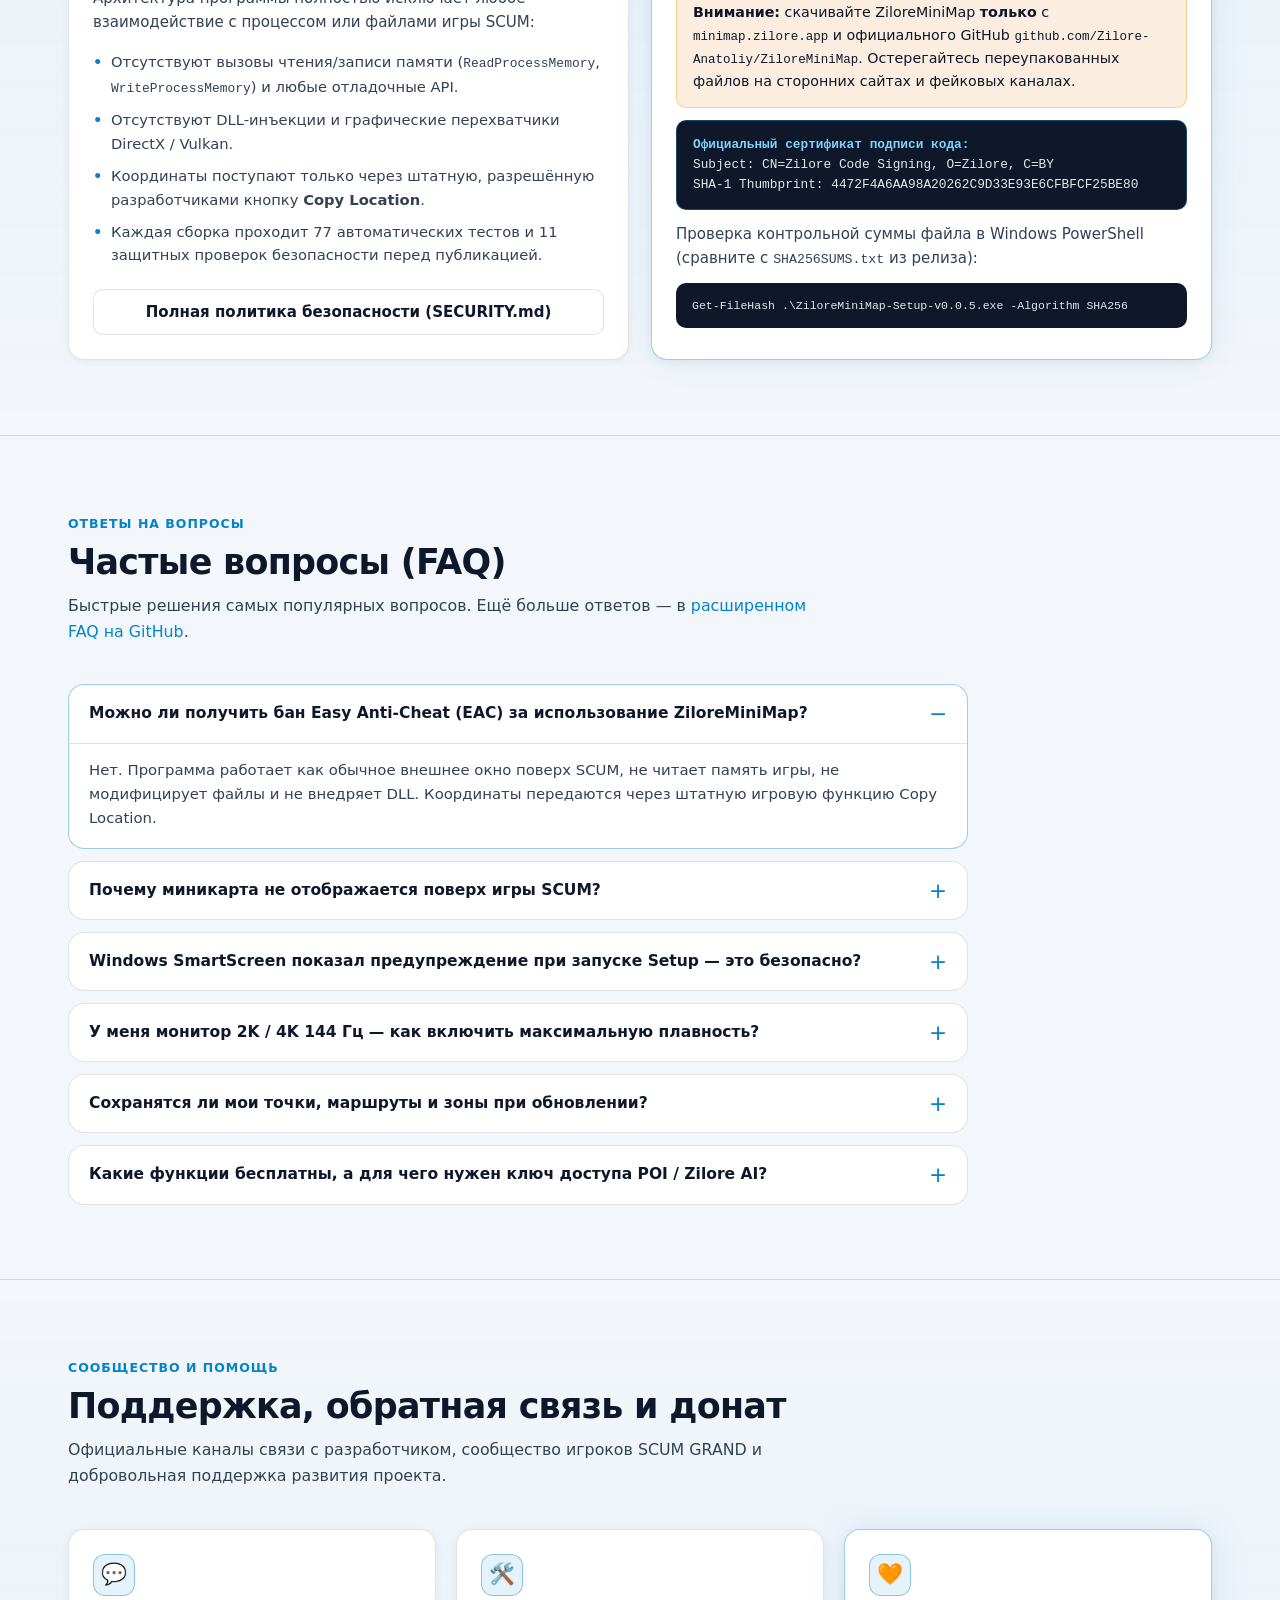
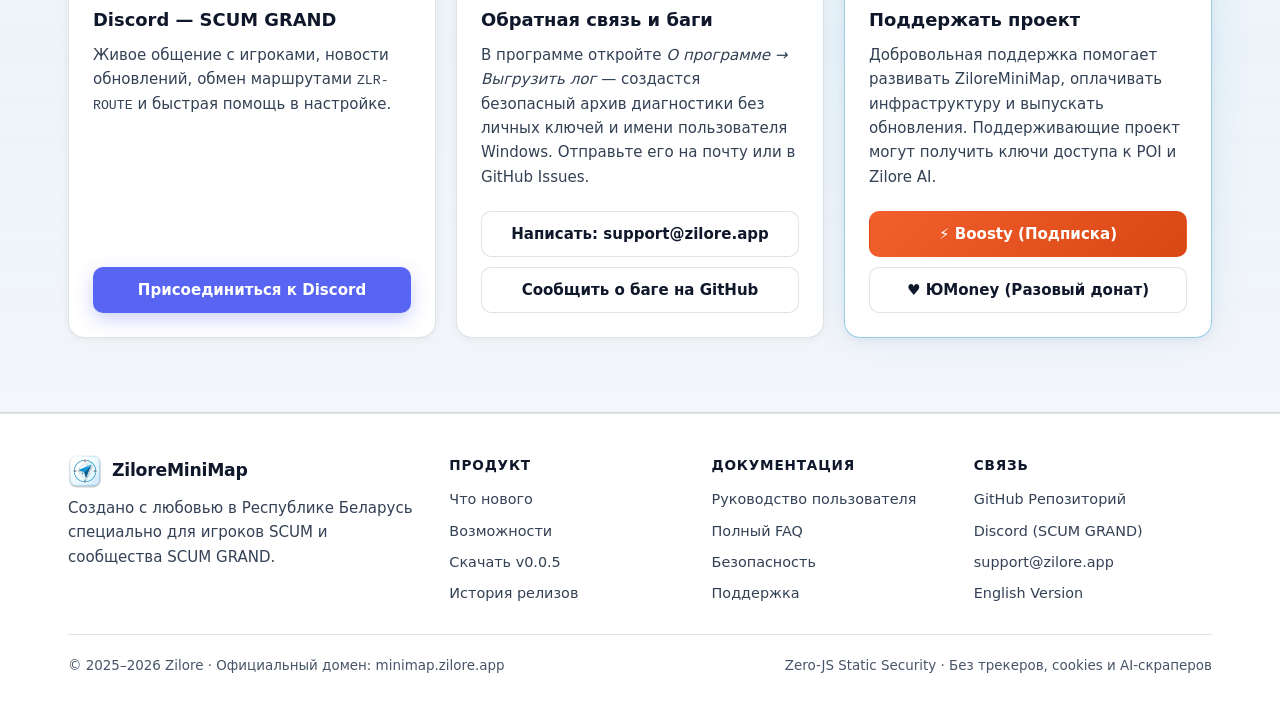
==== commit 00c8a541: "update" ====
--- a/index.html
+++ b/index.html
@@ -1,5 +1,5 @@
 <!DOCTYPE html>
-<html lang="ru" data-version="v0.0.5" data-release-date="2026-11-26">
+<html lang="ru" data-version="v0.0.5" data-build="20598" data-release-date="2026-11-26">
 <head>
   <meta charset="utf-8">
   <meta name="viewport" content="width=device-width, initial-scale=1, viewport-fit=cover">
@@ -146,7 +146,7 @@
         <div>
           <div class="hero-badge">
             <span class="status-dot" aria-hidden="true"></span>
-            <span>v0.0.5 build · 100% EAC-Safe · Windows 10/11 x64</span>
+            <span>v0.0.5 build (20598) · 100% EAC-Safe · Windows 10/11 x64</span>
           </div>
           <h1 class="hero-title">
             Тактическая миникарта и <span class="text-gradient">офлайн-навигатор</span> для SCUM
@@ -188,7 +188,7 @@
         </div>
         <div class="metric-card">
           <span class="metric-value">SHA-256 + .p7s</span>
-          <span class="metric-label">Цифровая подпись установщика, EXE, ZIP и 75 автотестов перед выпуском</span>
+          <span class="metric-label">Цифровая подпись установщика, EXE, ZIP и 77 автотестов перед выпуском</span>
         </div>
         <div class="metric-card">
           <span class="metric-value">День / Ночь</span>
@@ -459,7 +459,7 @@
               <li>Отсутствуют вызовы чтения/записи памяти (<code>ReadProcessMemory</code>, <code>WriteProcessMemory</code>) и любые отладочные API.</li>
               <li>Отсутствуют DLL-инъекции и графические перехватчики DirectX / Vulkan.</li>
               <li>Координаты поступают только через штатную, разрешённую разработчиками кнопку <strong>Copy Location</strong>.</li>
-              <li>Каждая сборка проходит 75 автоматических тестов и 10 защитных проверок безопасности перед публикацией.</li>
+              <li>Каждая сборка проходит 77 автоматических тестов и 11 защитных проверок безопасности перед публикацией.</li>
             </ul>
             <div class="btn-stack">
               <a class="btn btn-secondary" href="https://github.com/Zilore-Anatoliy/ZiloreMiniMap/blob/main/SECURITY.md" target="_blank" rel="noopener noreferrer external">
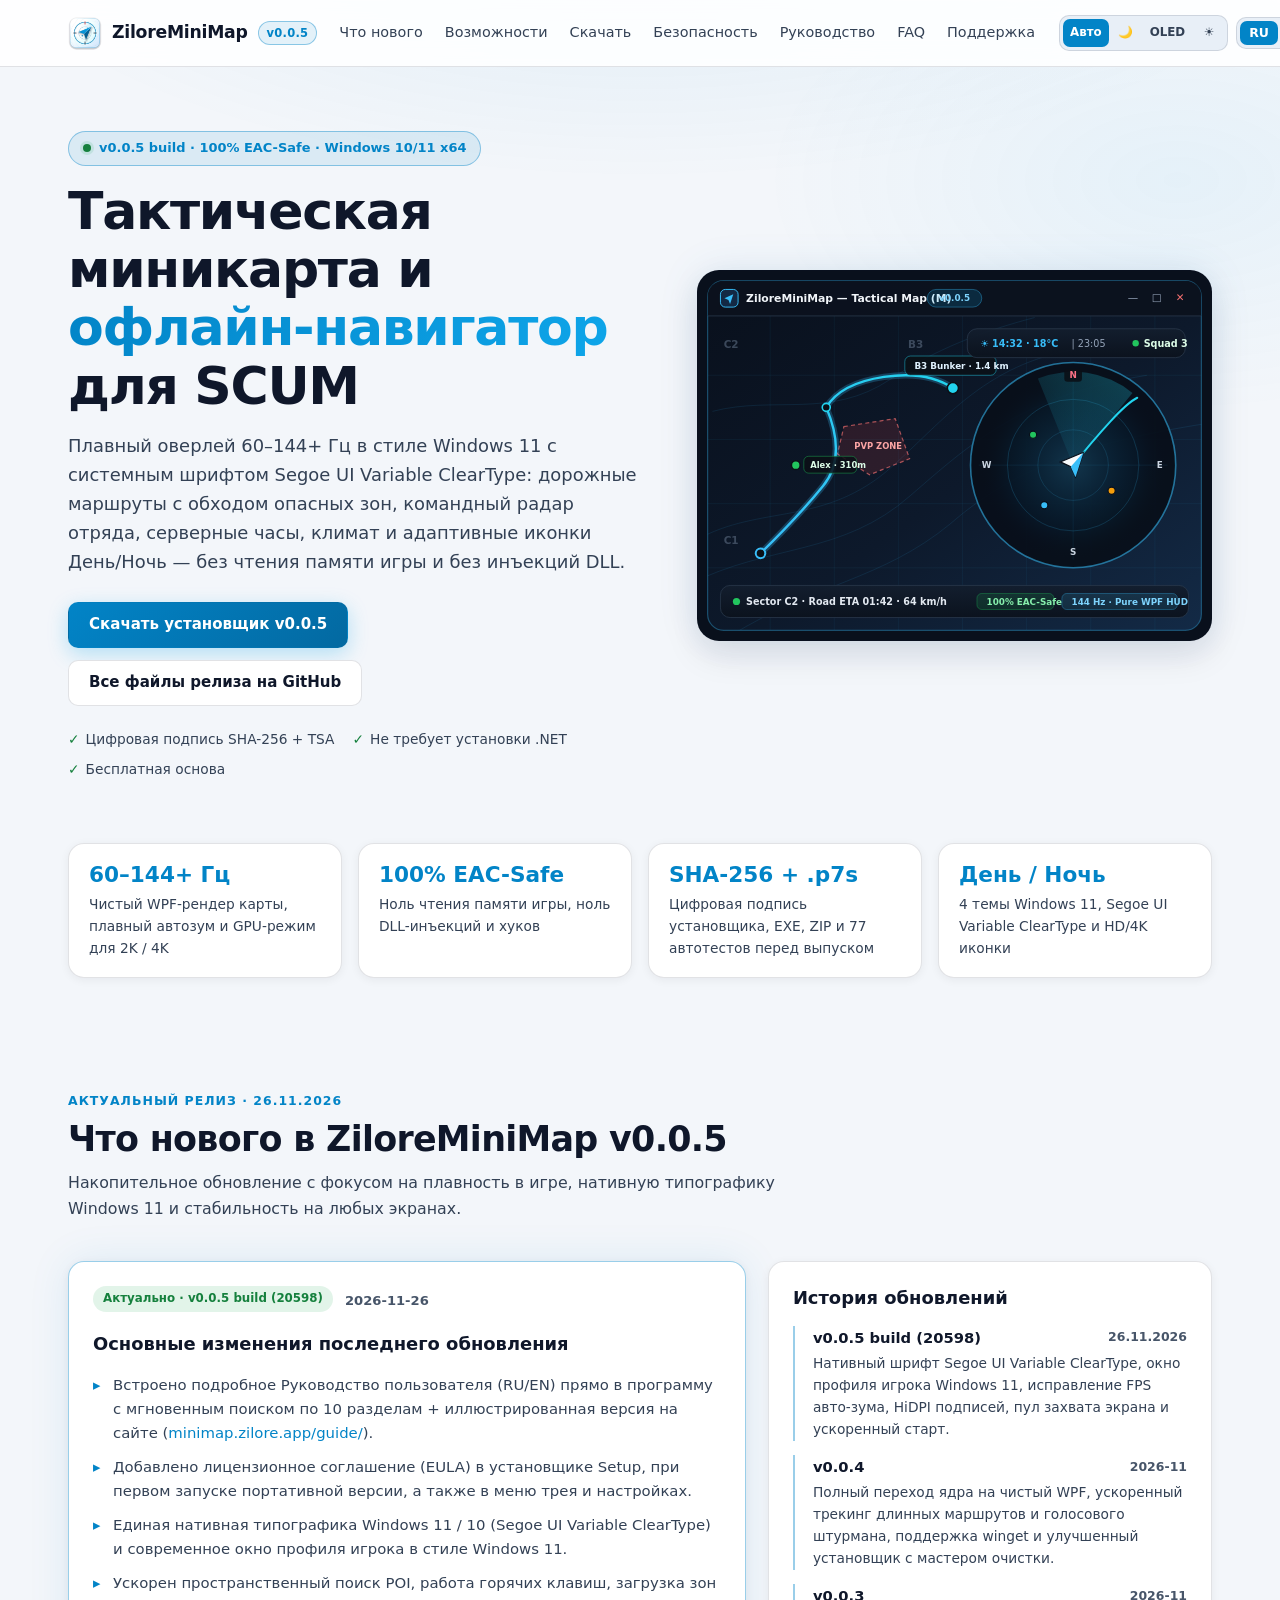
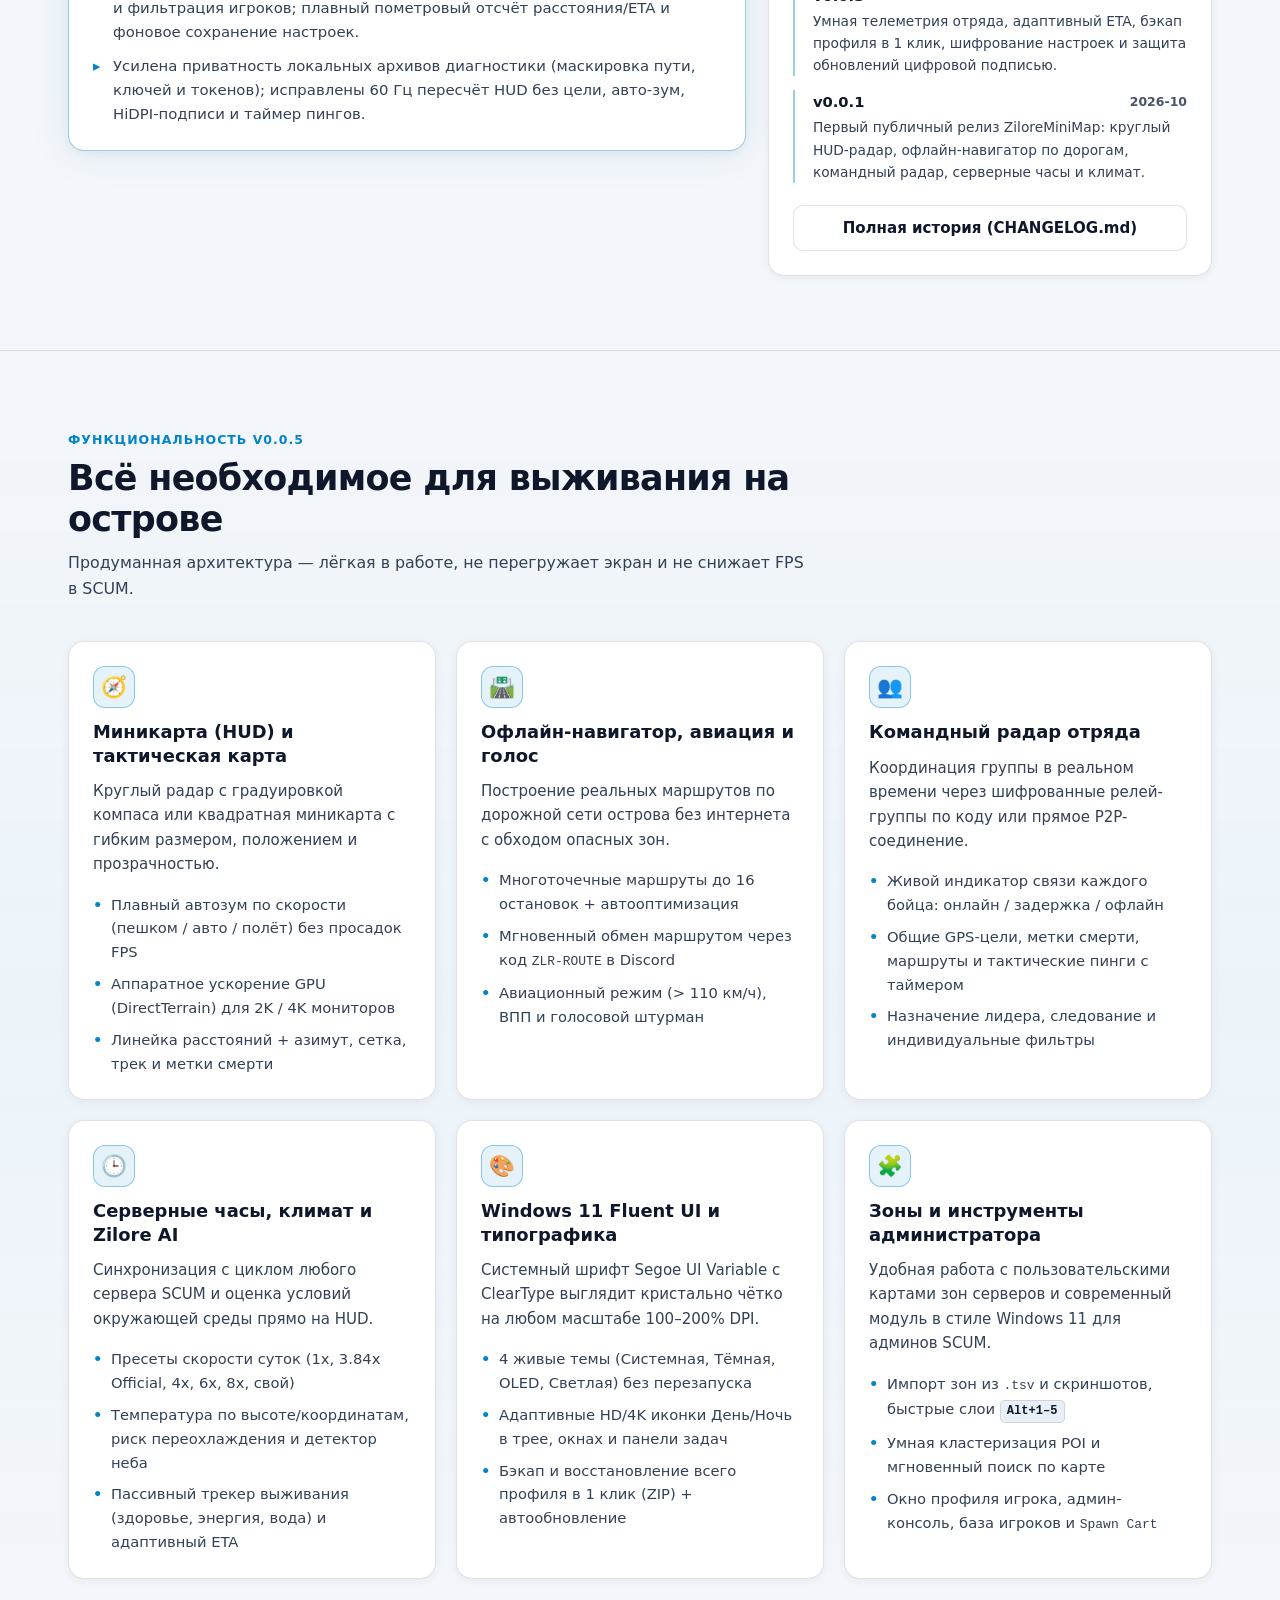
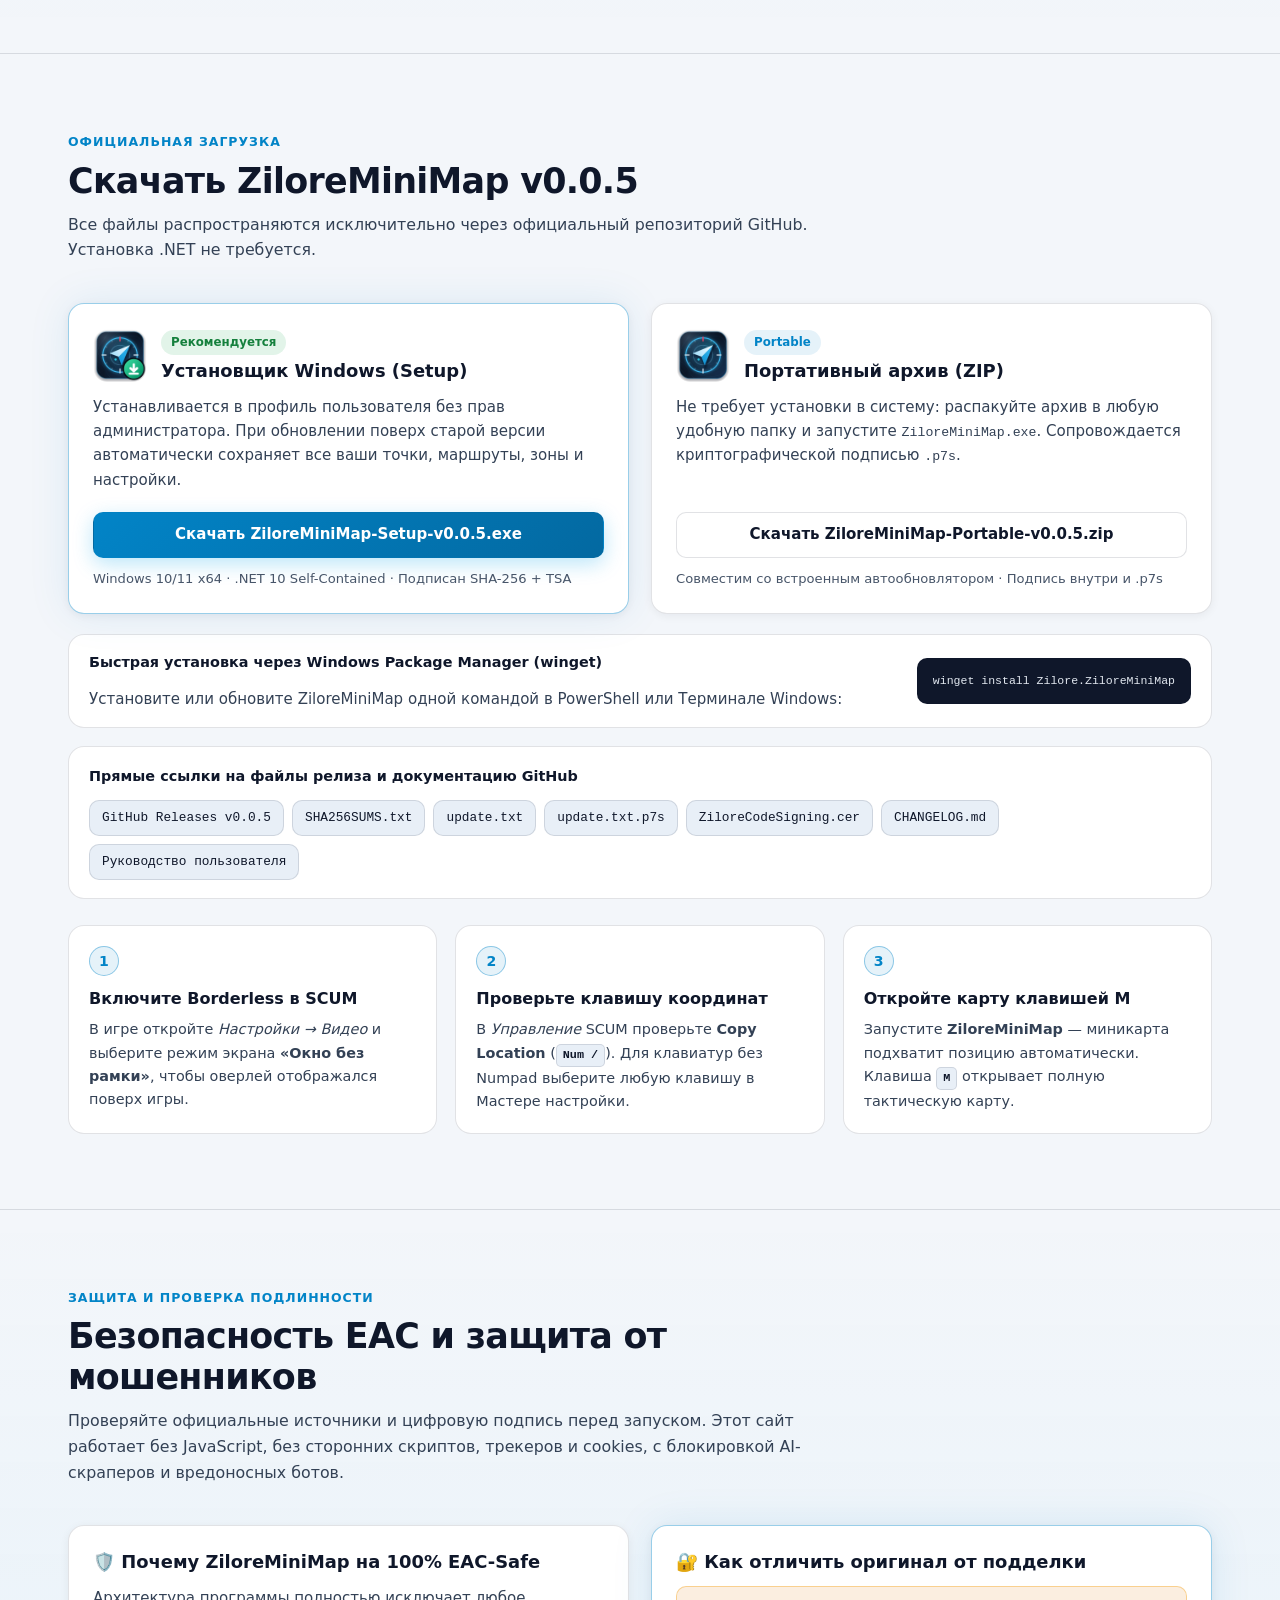
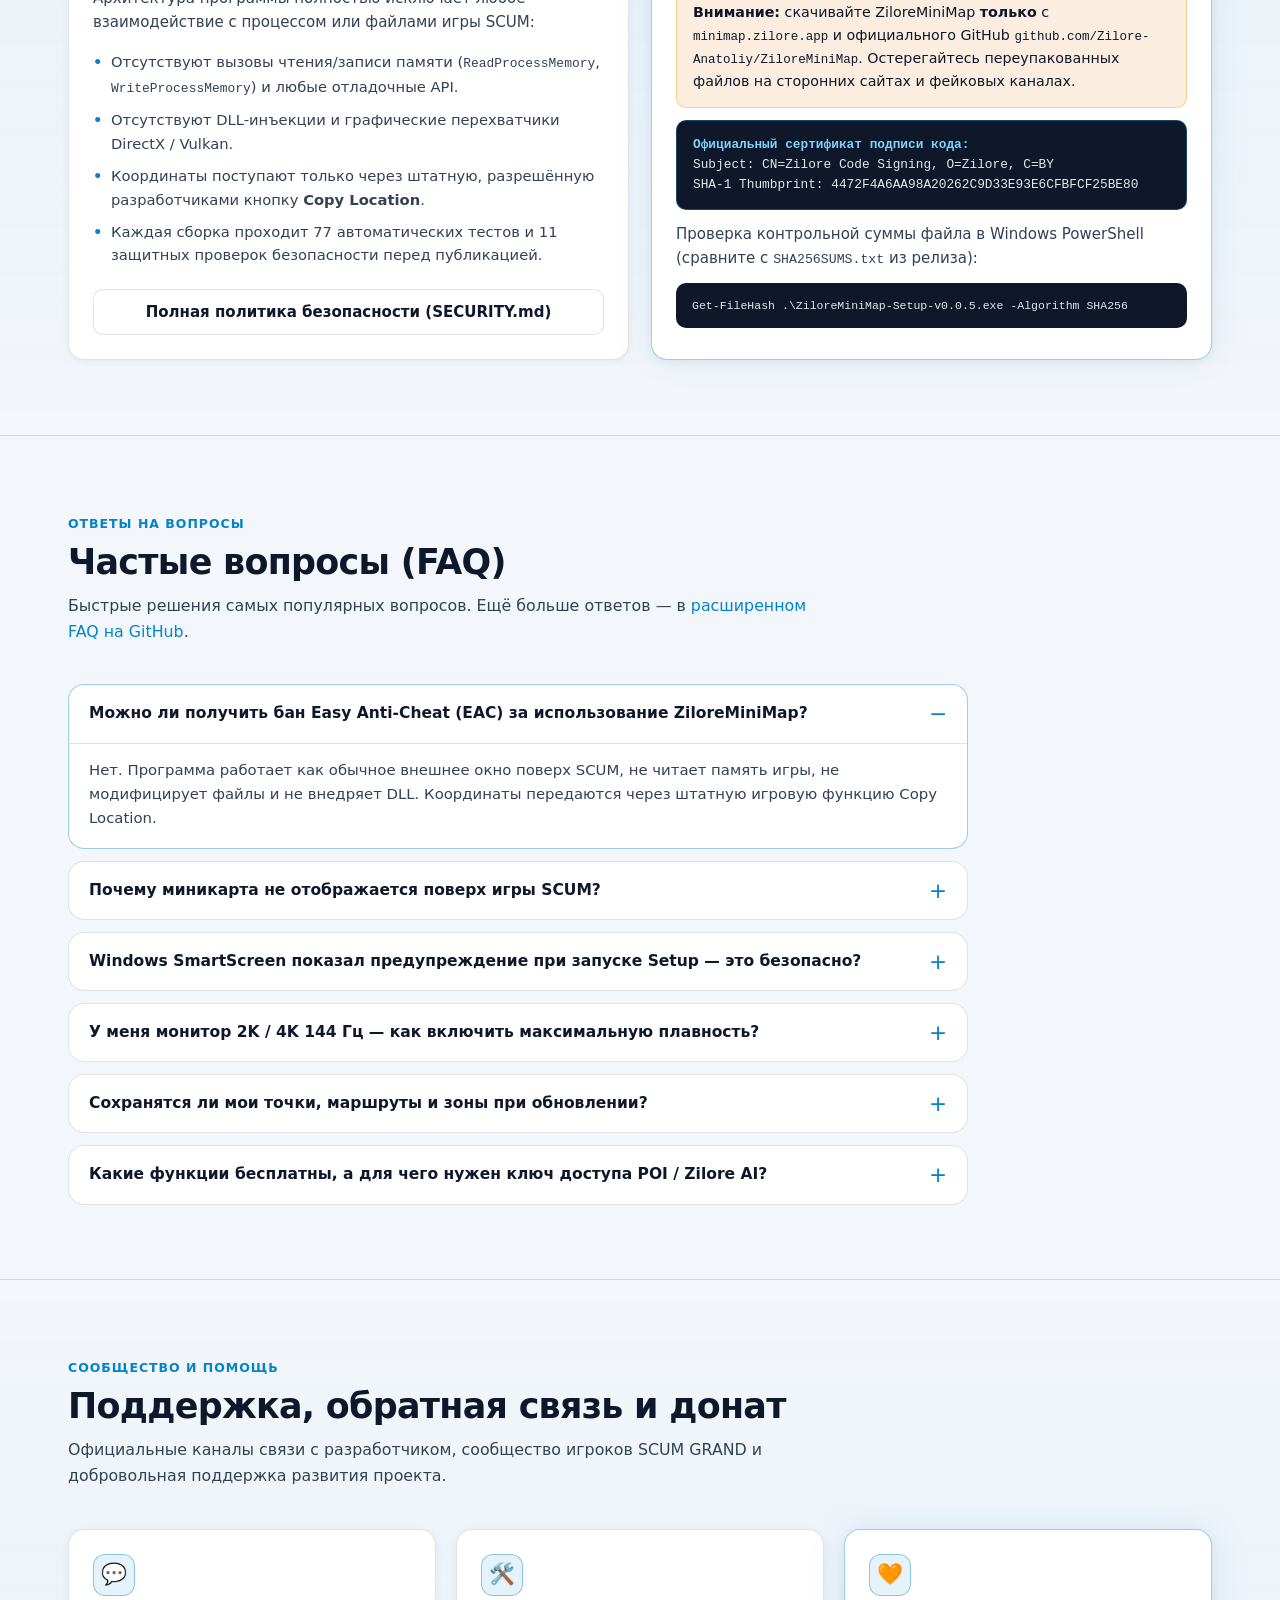
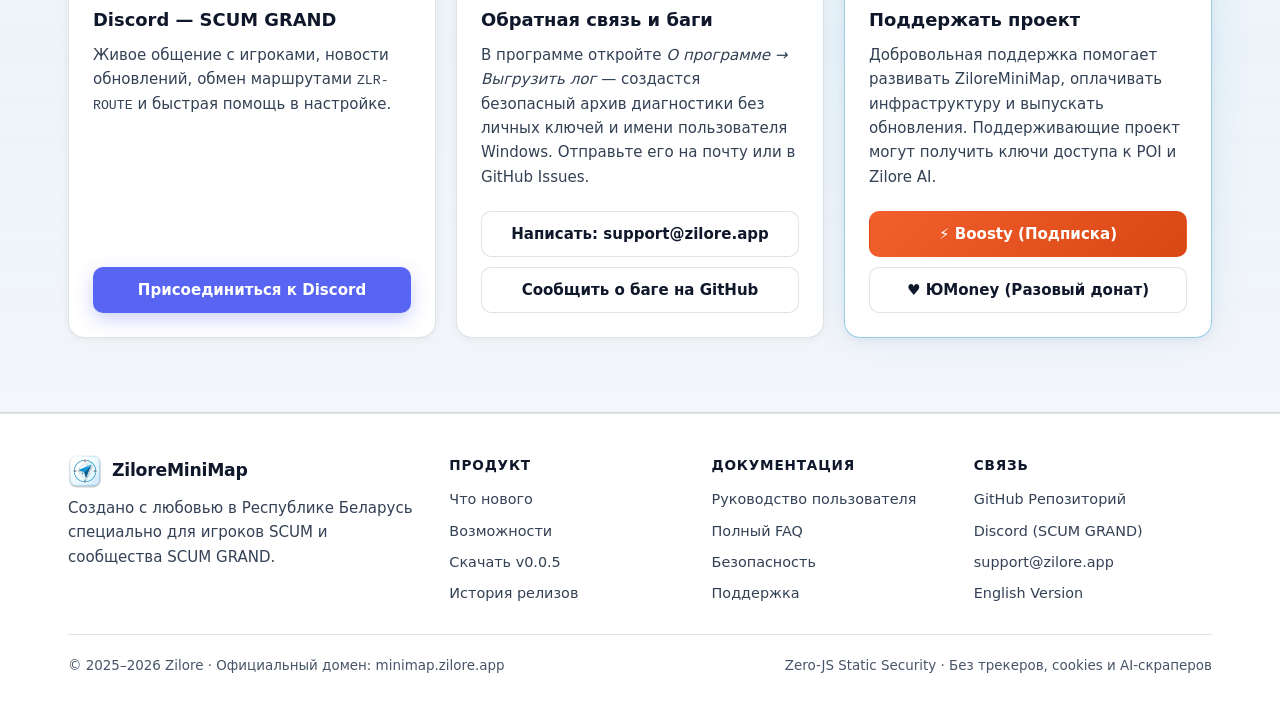
==== commit 80241f05: "Merge branch 'main' of https://github.com/Zilore-Anatoliy/ZiloreMiniMap" ====
--- a/index.html
+++ b/index.html
@@ -1,5 +1,5 @@
 <!DOCTYPE html>
-<html lang="ru" data-version="v0.0.5" data-build="20598" data-release-date="2026-11-26">
+<html lang="ru" data-version="v0.0.5" data-release-date="2026-11-26">
 <head>
   <meta charset="utf-8">
   <meta name="viewport" content="width=device-width, initial-scale=1, viewport-fit=cover">
@@ -146,7 +146,7 @@
         <div>
           <div class="hero-badge">
             <span class="status-dot" aria-hidden="true"></span>
-            <span>v0.0.5 build (20598) · 100% EAC-Safe · Windows 10/11 x64</span>
+            <span>v0.0.5 build · 100% EAC-Safe · Windows 10/11 x64</span>
           </div>
           <h1 class="hero-title">
             Тактическая миникарта и <span class="text-gradient">офлайн-навигатор</span> для SCUM
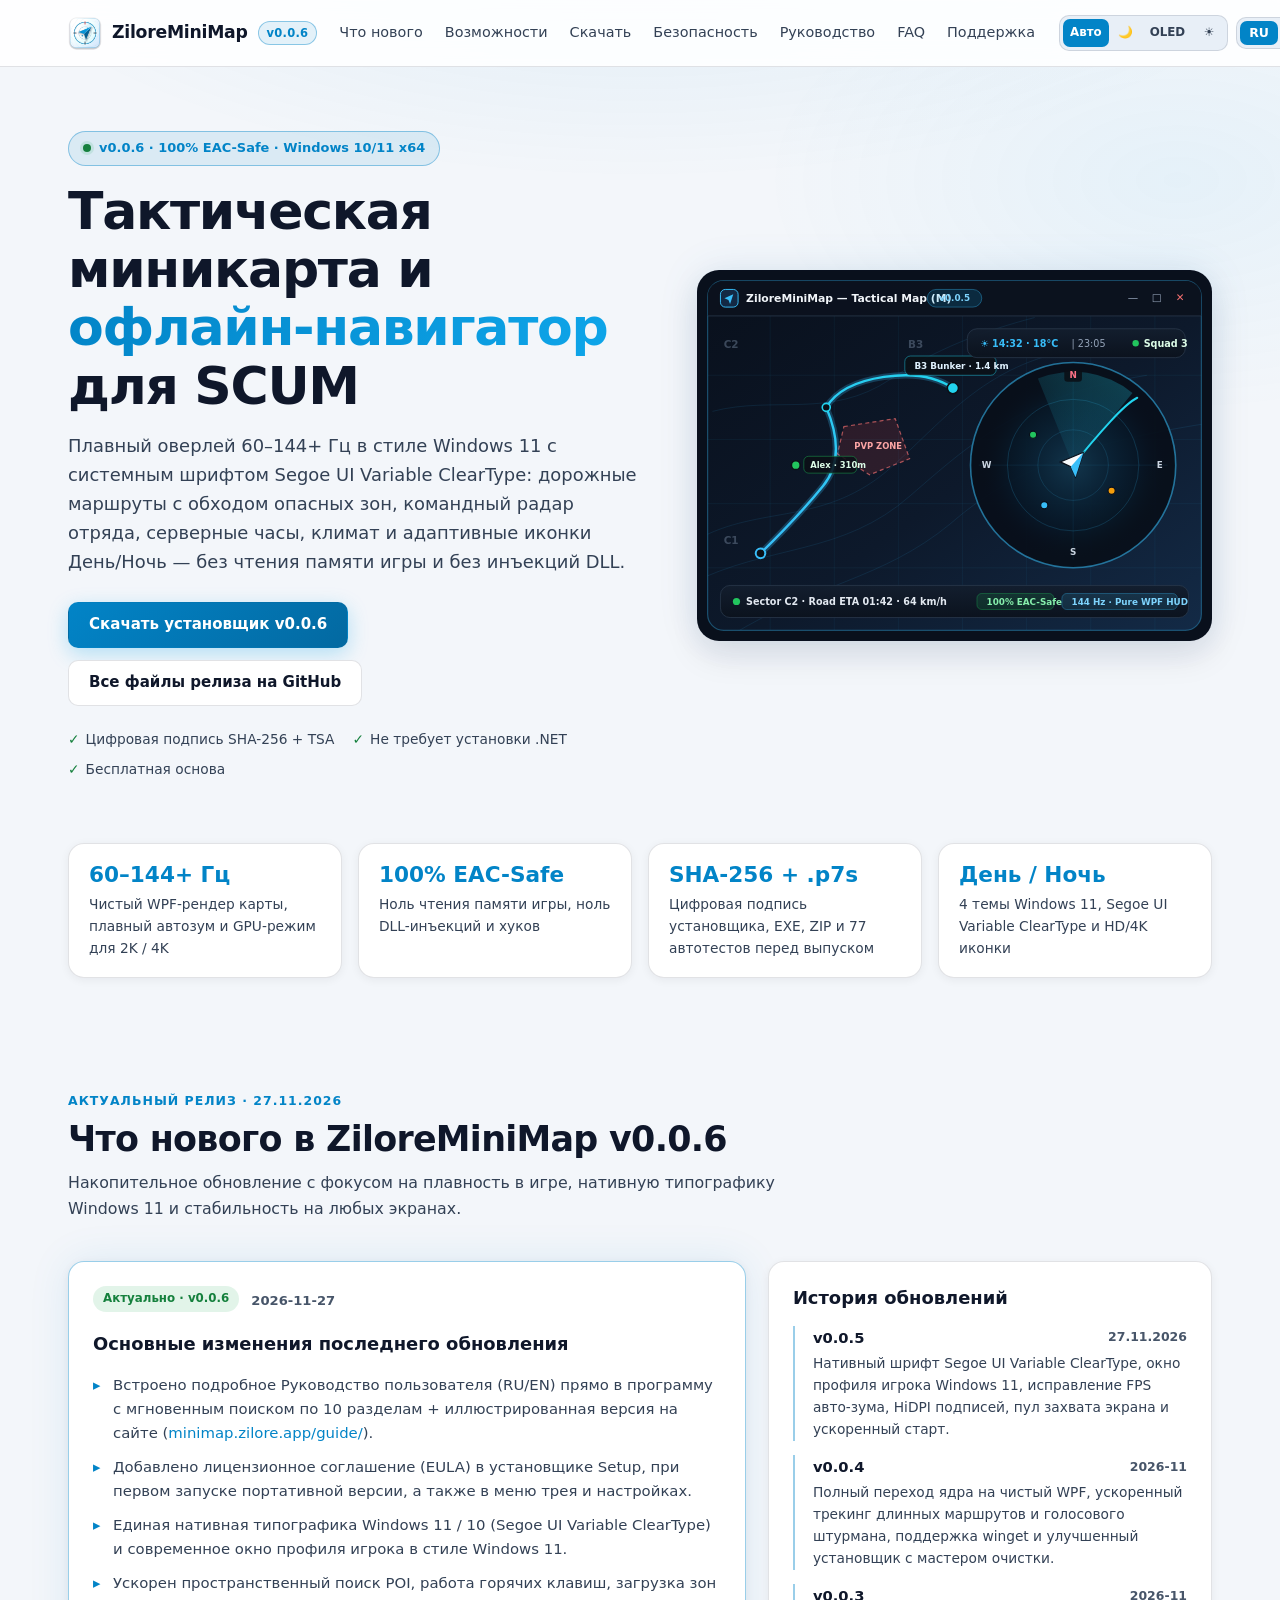
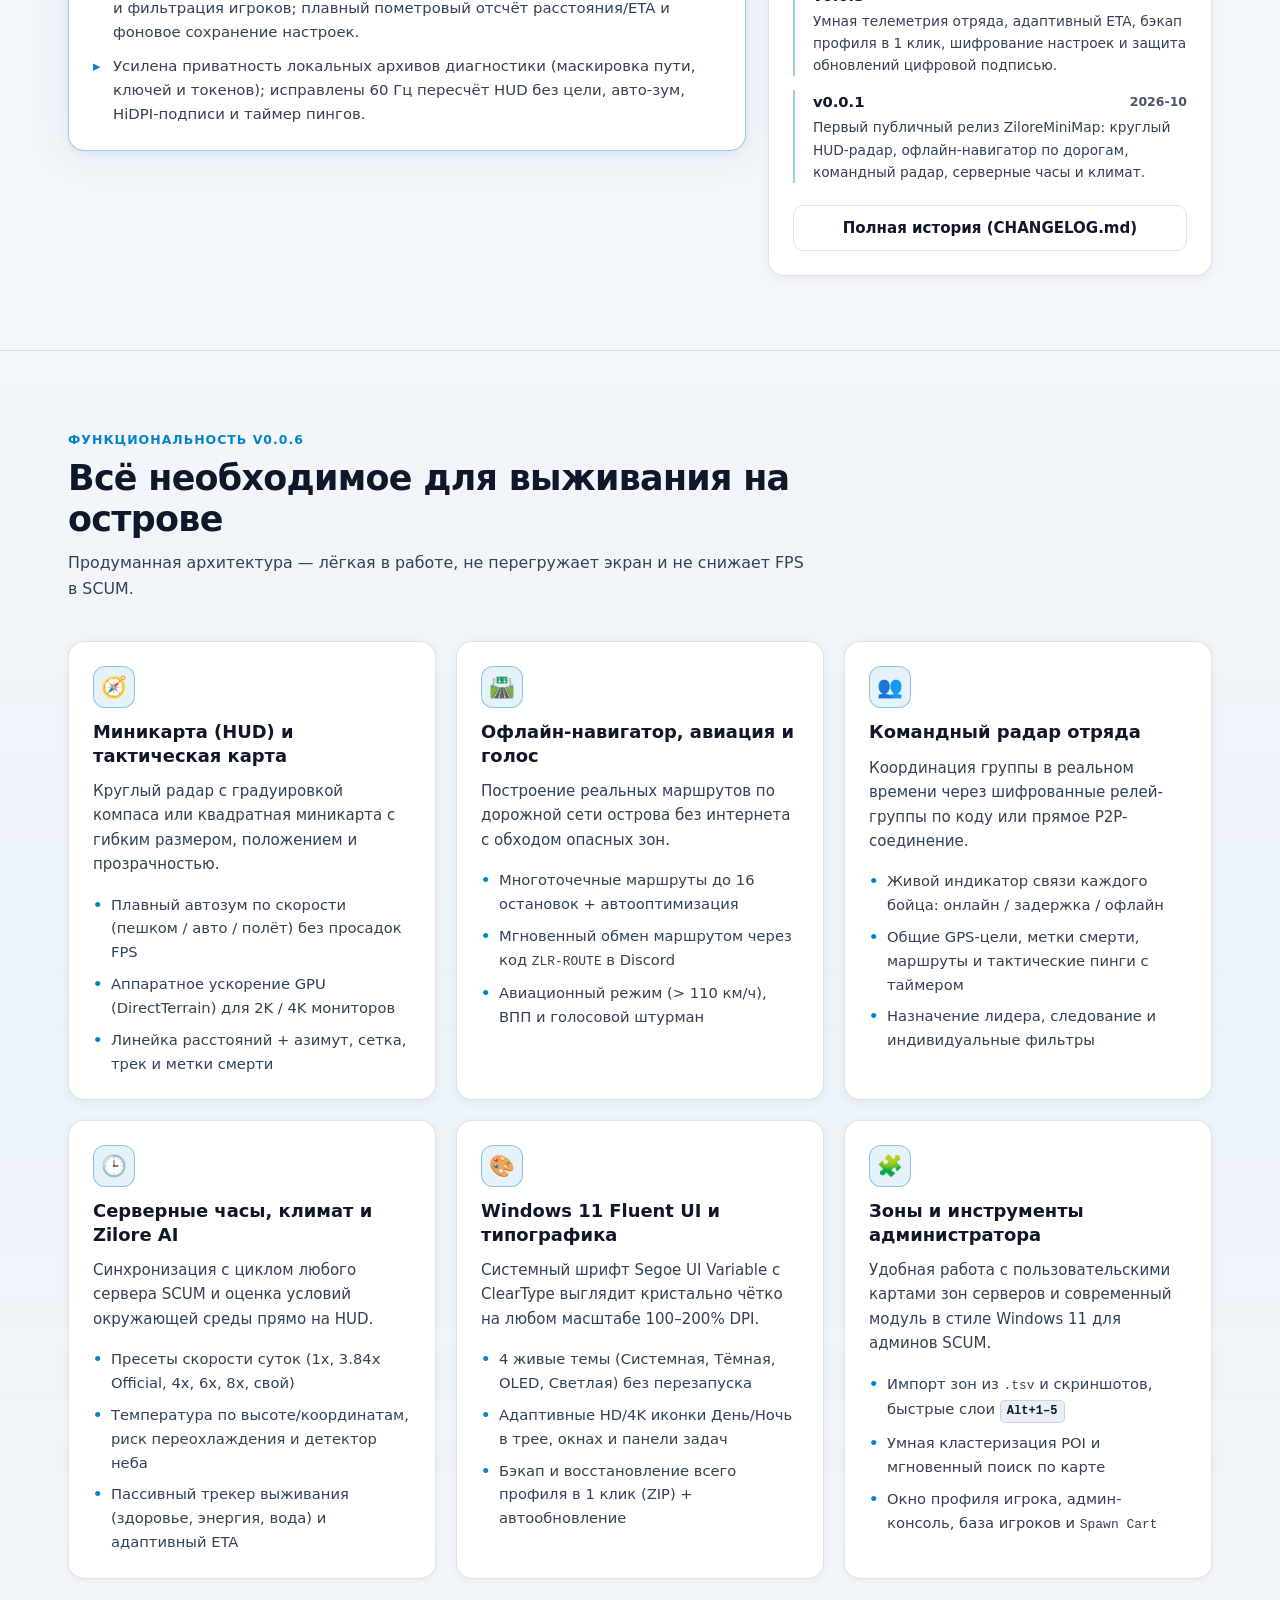
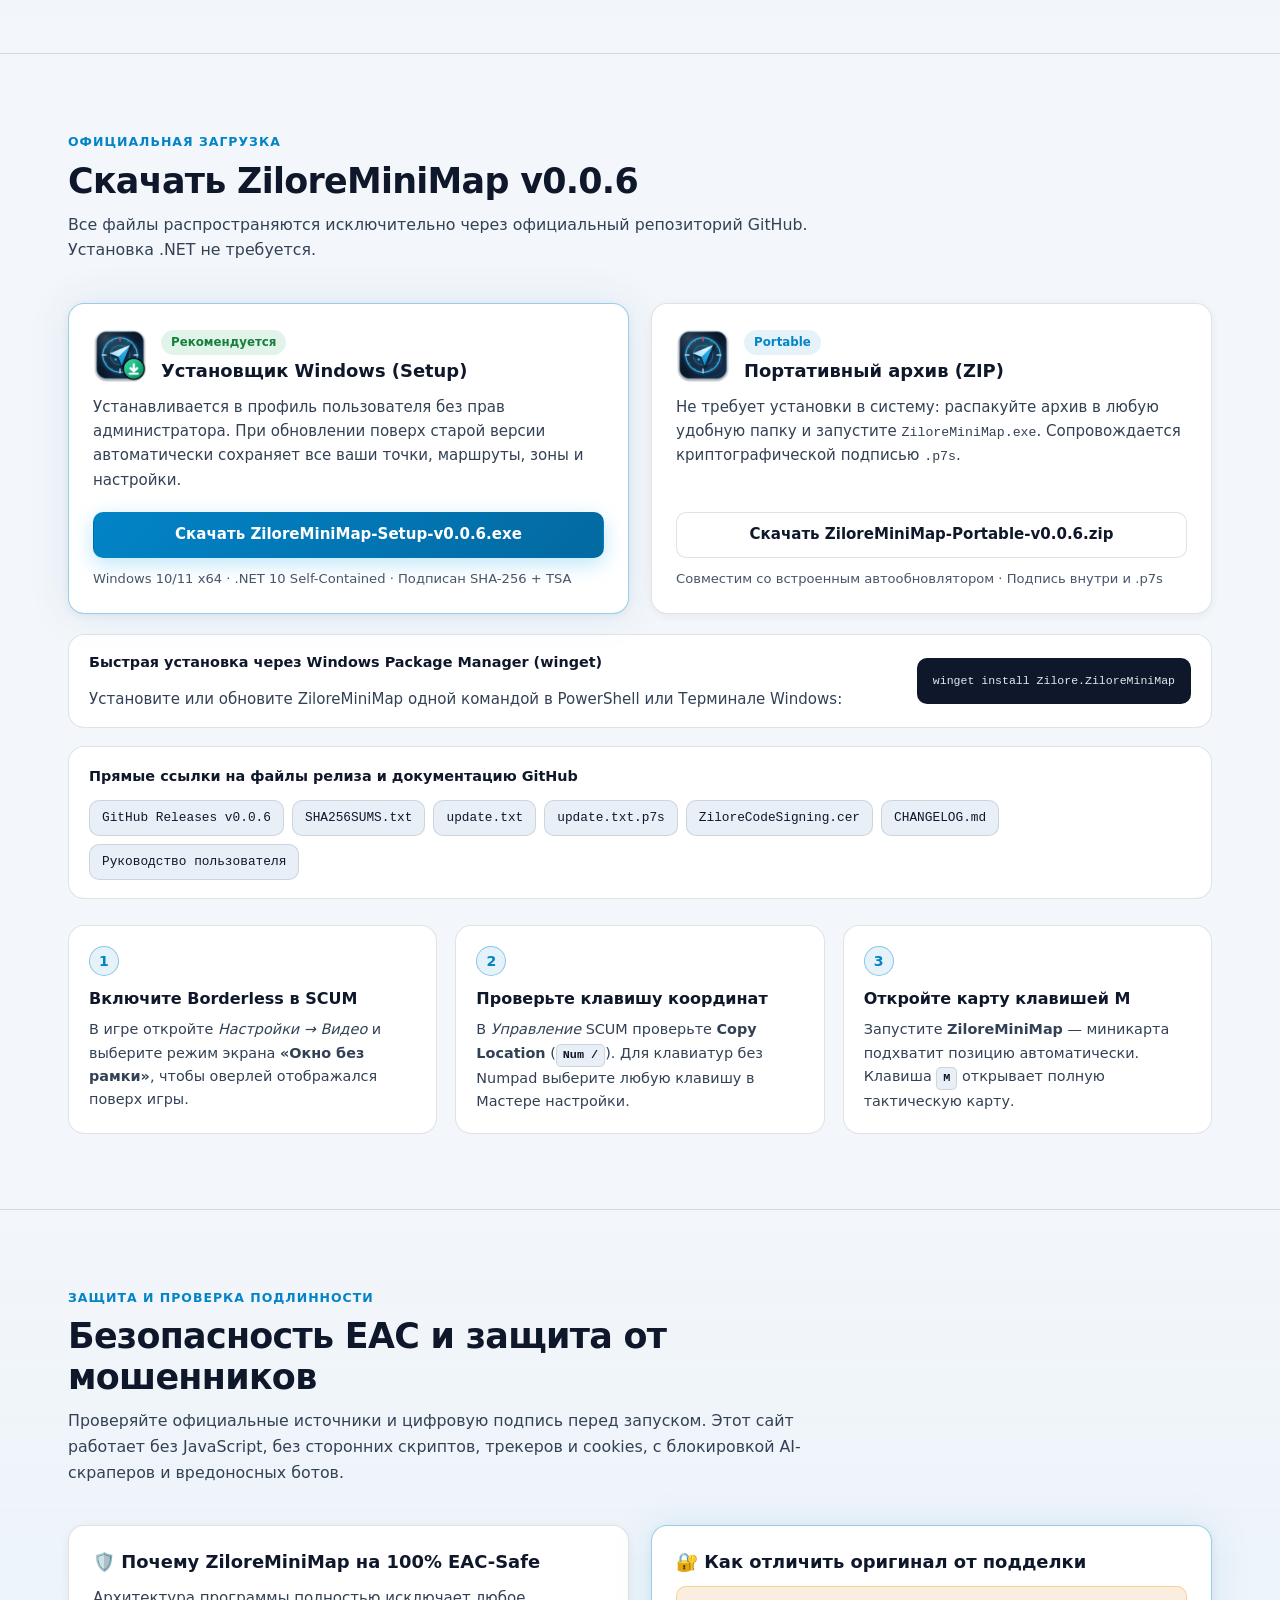
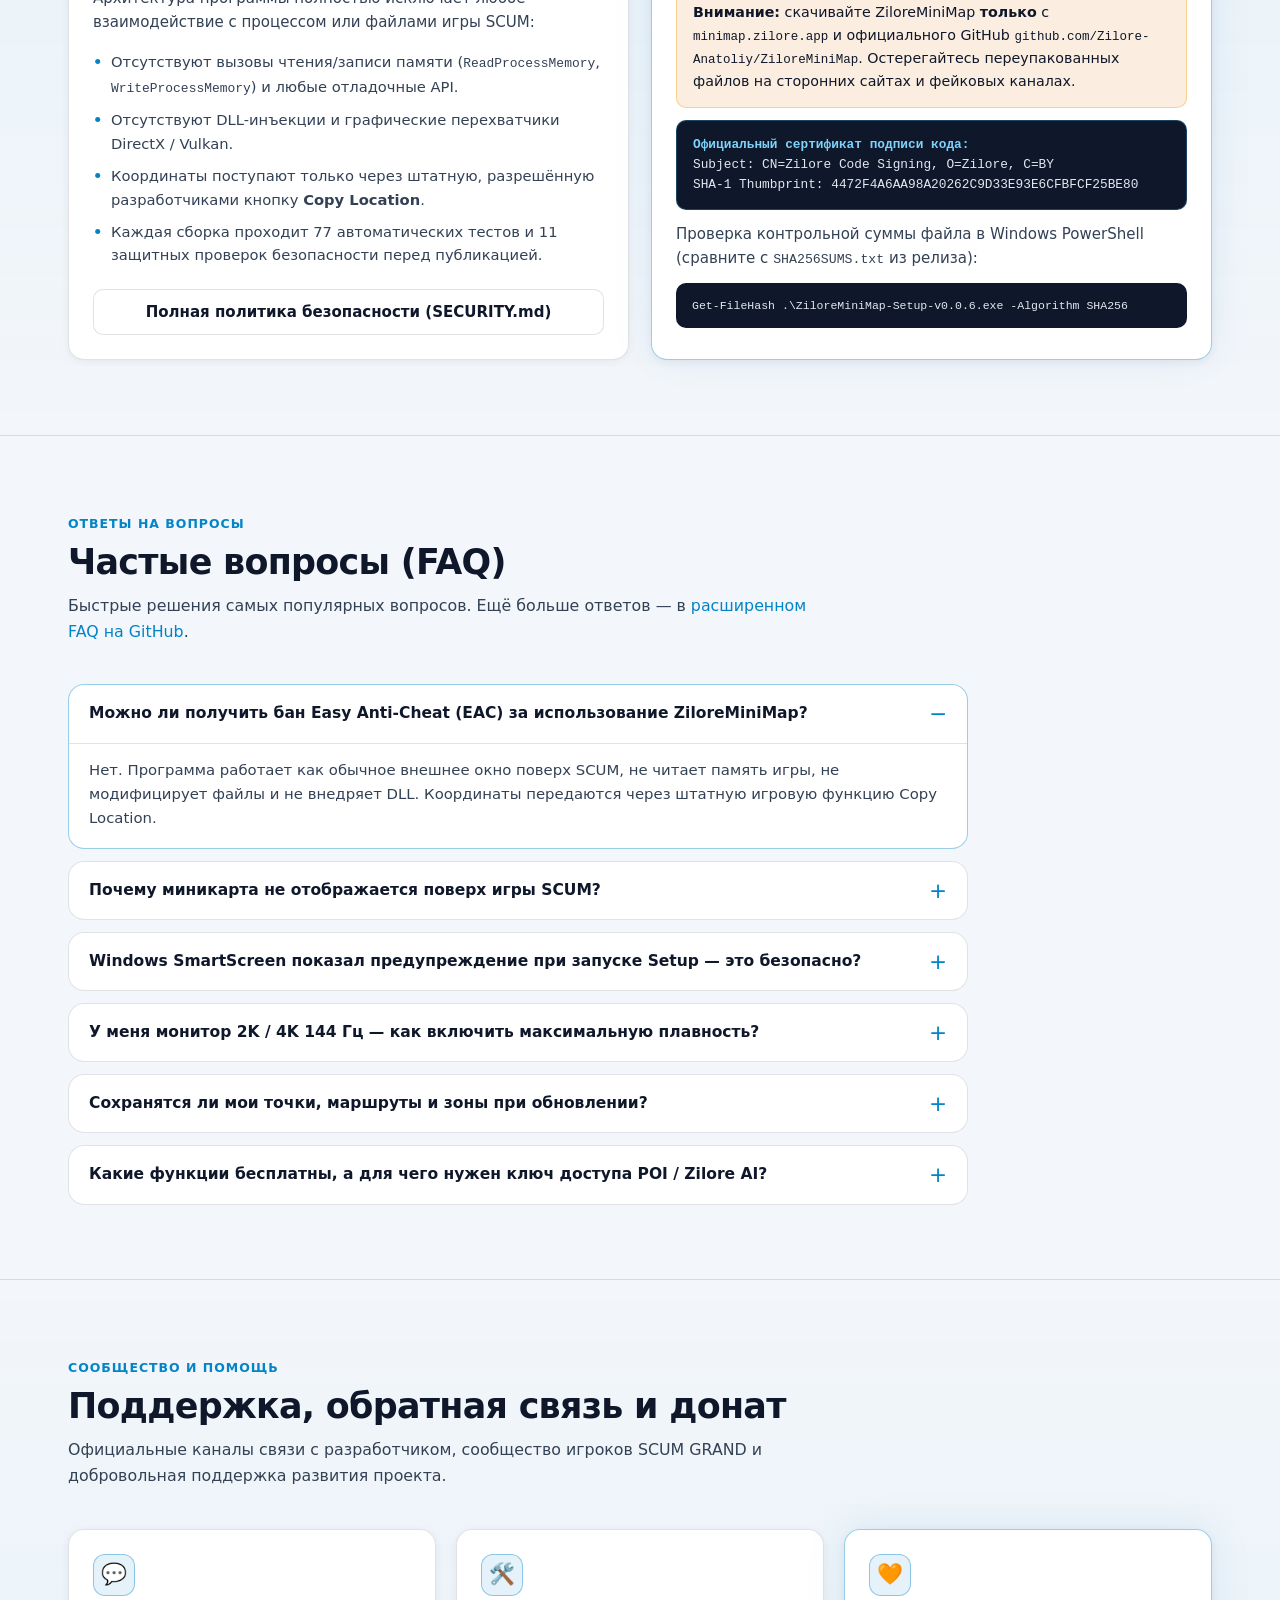
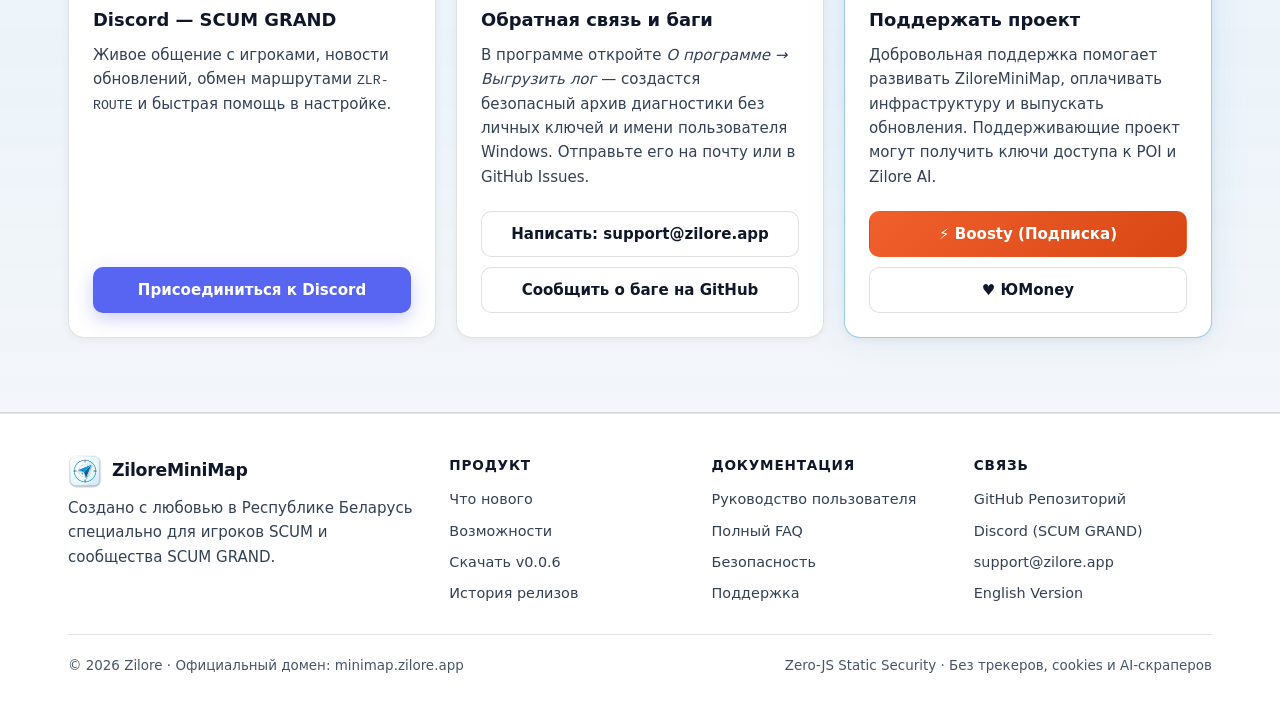
==== commit ecef2dcf: "Update index.html" ====
--- a/index.html
+++ b/index.html
@@ -59,15 +59,15 @@
 
   <meta itemprop="name" content="ZiloreMiniMap">
   <meta itemprop="alternateName" content="Zilore MiniMap SCUM">
-  <meta itemprop="softwareVersion" content="0.0.5">
-  <meta itemprop="dateModified" content="2026-11-26">
+  <meta itemprop="softwareVersion" content="0.0.6">
+  <meta itemprop="dateModified" content="2026-11-27">
   <meta itemprop="inLanguage" content="ru">
   <meta itemprop="operatingSystem" content="Windows 10, Windows 11 (x64)">
   <meta itemprop="softwareRequirements" content="Windows 10 / 11 x64">
   <meta itemprop="applicationCategory" content="GameApplication">
   <meta itemprop="applicationSubCategory" content="Tactical Minimap &amp; Offline Navigator">
   <meta itemprop="url" content="https://minimap.zilore.app/">
-  <meta itemprop="downloadUrl" content="https://github.com/Zilore-Anatoliy/ZiloreMiniMap/releases/download/v0.0.5/ZiloreMiniMap-Setup-v0.0.5.exe">
+  <meta itemprop="downloadUrl" content="https://github.com/Zilore-Anatoliy/ZiloreMiniMap/releases/download/v0.0.6/ZiloreMiniMap-Setup-v0.0.6.exe">
   <meta itemprop="image" content="https://minimap.zilore.app/img/og-preview.png">
   <meta itemprop="screenshot" content="https://minimap.zilore.app/img/og-preview.png">
   <span itemprop="author" itemscope itemtype="https://schema.org/Organization" hidden>
@@ -91,7 +91,7 @@
           <img class="brand-icon" src="/img/icon-night.png" alt="Логотип ZiloreMiniMap" width="34" height="34">
         </picture>
         <span>ZiloreMiniMap</span>
-        <span class="version-tag">v0.0.5</span>
+        <span class="version-tag">v0.0.6</span>
       </a>
 
       <input type="checkbox" id="nav-toggle" class="nav-toggle-input" aria-label="Открыть меню навигации">
@@ -129,7 +129,7 @@
 
     <!-- Mobile 1-Tap Quick-Jump Bar -->
     <nav class="mobile-quickbar" aria-label="Быстрые переходы">
-      <a class="is-primary" href="#download">⬇ Скачать v0.0.5</a>
+      <a class="is-primary" href="#download">⬇ Скачать v0.0.6</a>
       <a href="#changelog">Что нового</a>
       <a href="#features">Возможности</a>
       <a href="#security">Безопасность</a>
@@ -146,7 +146,7 @@
         <div>
           <div class="hero-badge">
             <span class="status-dot" aria-hidden="true"></span>
-            <span>v0.0.5 build · 100% EAC-Safe · Windows 10/11 x64</span>
+            <span>v0.0.6 · 100% EAC-Safe · Windows 10/11 x64</span>
           </div>
           <h1 class="hero-title">
             Тактическая миникарта и <span class="text-gradient">офлайн-навигатор</span> для SCUM
@@ -155,10 +155,10 @@
             Плавный оверлей 60–144+ Гц в стиле Windows 11 с системным шрифтом Segoe UI Variable ClearType: дорожные маршруты с обходом опасных зон, командный радар отряда, серверные часы, климат и адаптивные иконки День/Ночь — без чтения памяти игры и без инъекций DLL.
           </p>
           <div class="hero-cta">
-            <a class="btn btn-primary" href="https://github.com/Zilore-Anatoliy/ZiloreMiniMap/releases/download/v0.0.5/ZiloreMiniMap-Setup-v0.0.5.exe" target="_blank" rel="noopener noreferrer external">
-              Скачать установщик v0.0.5
+            <a class="btn btn-primary" href="https://github.com/Zilore-Anatoliy/ZiloreMiniMap/releases/download/v0.0.6/ZiloreMiniMap-Setup-v0.0.6.exe" target="_blank" rel="noopener noreferrer external">
+              Скачать установщик v0.0.6
             </a>
-            <a class="btn btn-secondary" href="https://github.com/Zilore-Anatoliy/ZiloreMiniMap/releases/tag/v0.0.5" target="_blank" rel="noopener noreferrer external">
+            <a class="btn btn-secondary" href="https://github.com/Zilore-Anatoliy/ZiloreMiniMap/releases/tag/v0.0.6" target="_blank" rel="noopener noreferrer external">
               Все файлы релиза на GitHub
             </a>
           </div>
@@ -201,8 +201,8 @@
     <section class="section" id="changelog">
       <div class="container">
         <div class="section-head">
-          <span class="section-eyebrow">Актуальный релиз · 26.11.2026</span>
-          <h2 class="section-title">Что нового в ZiloreMiniMap v0.0.5</h2>
+          <span class="section-eyebrow">Актуальный релиз · 27.11.2026</span>
+          <h2 class="section-title">Что нового в ZiloreMiniMap v0.0.6</h2>
           <p class="section-desc">
             Накопительное обновление с фокусом на плавность в игре, нативную типографику Windows 11 и стабильность на любых экранах.
           </p>
@@ -211,8 +211,8 @@
         <div class="changelog-grid">
           <article class="card card-highlight">
             <div class="release-meta-row">
-              <span class="pill-badge">Актуально · v0.0.5 build (20598)</span>
-              <span class="release-date">2026-11-26</span>
+              <span class="pill-badge">Актуально · v0.0.6</span>
+              <span class="release-date">2026-11-27</span>
             </div>
             <h3 class="card-title">Основные изменения последнего обновления</h3>
             <ul id="release-notes-ru" class="changelog-list">
@@ -230,7 +230,7 @@
             <h3 class="card-title">История обновлений</h3>
             <ul class="timeline-list">
               <li class="timeline-item">
-                <div class="timeline-ver">v0.0.5 build (20598) <span>26.11.2026</span></div>
+                <div class="timeline-ver">v0.0.5 <span>27.11.2026</span></div>
                 <p>Нативный шрифт Segoe UI Variable ClearType, окно профиля игрока Windows 11, исправление FPS авто-зума, HiDPI подписей, пул захвата экрана и ускоренный старт.</p>
               </li>
               <li class="timeline-item">
@@ -260,7 +260,7 @@
     <section class="section section-alt" id="features">
       <div class="container">
         <div class="section-head">
-          <span class="section-eyebrow">Функциональность v0.0.5</span>
+          <span class="section-eyebrow">Функциональность v0.0.6</span>
           <h2 class="section-title">Всё необходимое для выживания на острове</h2>
           <p class="section-desc">
             Продуманная архитектура — лёгкая в работе, не перегружает экран и не снижает FPS в SCUM.
@@ -342,7 +342,7 @@
       <div class="container">
         <div class="section-head">
           <span class="section-eyebrow">Официальная загрузка</span>
-          <h2 class="section-title">Скачать ZiloreMiniMap v0.0.5</h2>
+          <h2 class="section-title">Скачать ZiloreMiniMap v0.0.6</h2>
           <p class="section-desc">
             Все файлы распространяются исключительно через официальный репозиторий GitHub. Установка .NET не требуется.
           </p>
@@ -364,8 +364,8 @@
               Устанавливается в профиль пользователя без прав администратора. При обновлении поверх старой версии автоматически сохраняет все ваши точки, маршруты, зоны и настройки.
             </p>
             <div class="download-actions">
-              <a class="btn btn-primary btn-full" href="https://github.com/Zilore-Anatoliy/ZiloreMiniMap/releases/download/v0.0.5/ZiloreMiniMap-Setup-v0.0.5.exe" target="_blank" rel="noopener noreferrer external">
-                Скачать ZiloreMiniMap-Setup-v0.0.5.exe
+              <a class="btn btn-primary btn-full" href="https://github.com/Zilore-Anatoliy/ZiloreMiniMap/releases/download/v0.0.6/ZiloreMiniMap-Setup-v0.0.6.exe" target="_blank" rel="noopener noreferrer external">
+                Скачать ZiloreMiniMap-Setup-v0.0.6.exe
               </a>
               <span class="download-meta">Windows 10/11 x64 · .NET 10 Self-Contained · Подписан SHA-256 + TSA</span>
             </div>
@@ -386,8 +386,8 @@
               Не требует установки в систему: распакуйте архив в любую удобную папку и запустите <code>ZiloreMiniMap.exe</code>. Сопровождается криптографической подписью <code>.p7s</code>.
             </p>
             <div class="download-actions">
-              <a class="btn btn-secondary btn-full" href="https://github.com/Zilore-Anatoliy/ZiloreMiniMap/releases/download/v0.0.5/ZiloreMiniMap-Portable-v0.0.5.zip" target="_blank" rel="noopener noreferrer external">
-                Скачать ZiloreMiniMap-Portable-v0.0.5.zip
+              <a class="btn btn-secondary btn-full" href="https://github.com/Zilore-Anatoliy/ZiloreMiniMap/releases/download/v0.0.6/ZiloreMiniMap-Portable-v0.0.6.zip" target="_blank" rel="noopener noreferrer external">
+                Скачать ZiloreMiniMap-Portable-v0.0.6.zip
               </a>
               <span class="download-meta">Совместим со встроенным автообновлятором · Подпись внутри и .p7s</span>
             </div>
@@ -407,10 +407,10 @@
         <div class="github-files-bar">
           <h3 class="github-files-title">Прямые ссылки на файлы релиза и документацию GitHub</h3>
           <div class="file-pills">
-            <a class="file-pill" href="https://github.com/Zilore-Anatoliy/ZiloreMiniMap/releases/tag/v0.0.5" target="_blank" rel="noopener noreferrer external">GitHub Releases v0.0.5</a>
-            <a class="file-pill" href="https://github.com/Zilore-Anatoliy/ZiloreMiniMap/releases/download/v0.0.5/SHA256SUMS.txt" target="_blank" rel="noopener noreferrer external">SHA256SUMS.txt</a>
-            <a class="file-pill" href="https://github.com/Zilore-Anatoliy/ZiloreMiniMap/releases/download/v0.0.5/update.txt" target="_blank" rel="noopener noreferrer external">update.txt</a>
-            <a class="file-pill" href="https://github.com/Zilore-Anatoliy/ZiloreMiniMap/releases/download/v0.0.5/update.txt.p7s" target="_blank" rel="noopener noreferrer external">update.txt.p7s</a>
+            <a class="file-pill" href="https://github.com/Zilore-Anatoliy/ZiloreMiniMap/releases/tag/v0.0.6" target="_blank" rel="noopener noreferrer external">GitHub Releases v0.0.6</a>
+            <a class="file-pill" href="https://github.com/Zilore-Anatoliy/ZiloreMiniMap/releases/download/v0.0.6/SHA256SUMS.txt" target="_blank" rel="noopener noreferrer external">SHA256SUMS.txt</a>
+            <a class="file-pill" href="https://github.com/Zilore-Anatoliy/ZiloreMiniMap/releases/download/v0.0.6/update.txt" target="_blank" rel="noopener noreferrer external">update.txt</a>
+            <a class="file-pill" href="https://github.com/Zilore-Anatoliy/ZiloreMiniMap/releases/download/v0.0.6/update.txt.p7s" target="_blank" rel="noopener noreferrer external">update.txt.p7s</a>
             <a class="file-pill" href="https://github.com/Zilore-Anatoliy/ZiloreMiniMap/releases/latest/download/ZiloreCodeSigning.cer" target="_blank" rel="noopener noreferrer external">ZiloreCodeSigning.cer</a>
             <a class="file-pill" href="https://github.com/Zilore-Anatoliy/ZiloreMiniMap/blob/main/CHANGELOG.md" target="_blank" rel="noopener noreferrer external">CHANGELOG.md</a>
             <a class="file-pill" href="/guide/">Руководство пользователя</a>
@@ -479,7 +479,7 @@
               SHA-1 Thumbprint: 4472F4A6AA98A20262C9D33E93E6CFBFCF25BE80
             </div>
             <p class="card-text">Проверка контрольной суммы файла в Windows PowerShell (сравните с <code>SHA256SUMS.txt</code> из релиза):</p>
-            <pre class="code-block"><code>Get-FileHash .\ZiloreMiniMap-Setup-v0.0.5.exe -Algorithm SHA256</code></pre>
+            <pre class="code-block"><code>Get-FileHash .\ZiloreMiniMap-Setup-v0.0.6.exe -Algorithm SHA256</code></pre>
           </div>
         </div>
       </div>
@@ -594,7 +594,7 @@
                 ⚡ Boosty (Подписка)
               </a>
               <a class="btn btn-secondary btn-full" href="https://yoomoney.ru/to/410013990138306" target="_blank" rel="noopener noreferrer external">
-                ♥ ЮMoney (Разовый донат)
+                ♥ ЮMoney
               </a>
             </div>
           </div>
@@ -627,7 +627,7 @@
           <ul class="footer-links">
             <li><a href="#changelog">Что нового</a></li>
             <li><a href="#features">Возможности</a></li>
-            <li><a href="#download">Скачать v0.0.5</a></li>
+            <li><a href="#download">Скачать v0.0.6</a></li>
             <li><a href="https://github.com/Zilore-Anatoliy/ZiloreMiniMap/releases" target="_blank" rel="noopener noreferrer external">История релизов</a></li>
           </ul>
         </div>
@@ -654,7 +654,7 @@
       </div>
 
       <div class="footer-bottom">
-        <span>© 2025–2026 Zilore · Официальный домен: minimap.zilore.app</span>
+        <span>© 2026 Zilore · Официальный домен: minimap.zilore.app</span>
         <span>Zero-JS Static Security · Без трекеров, cookies и AI-скраперов</span>
       </div>
     </div>
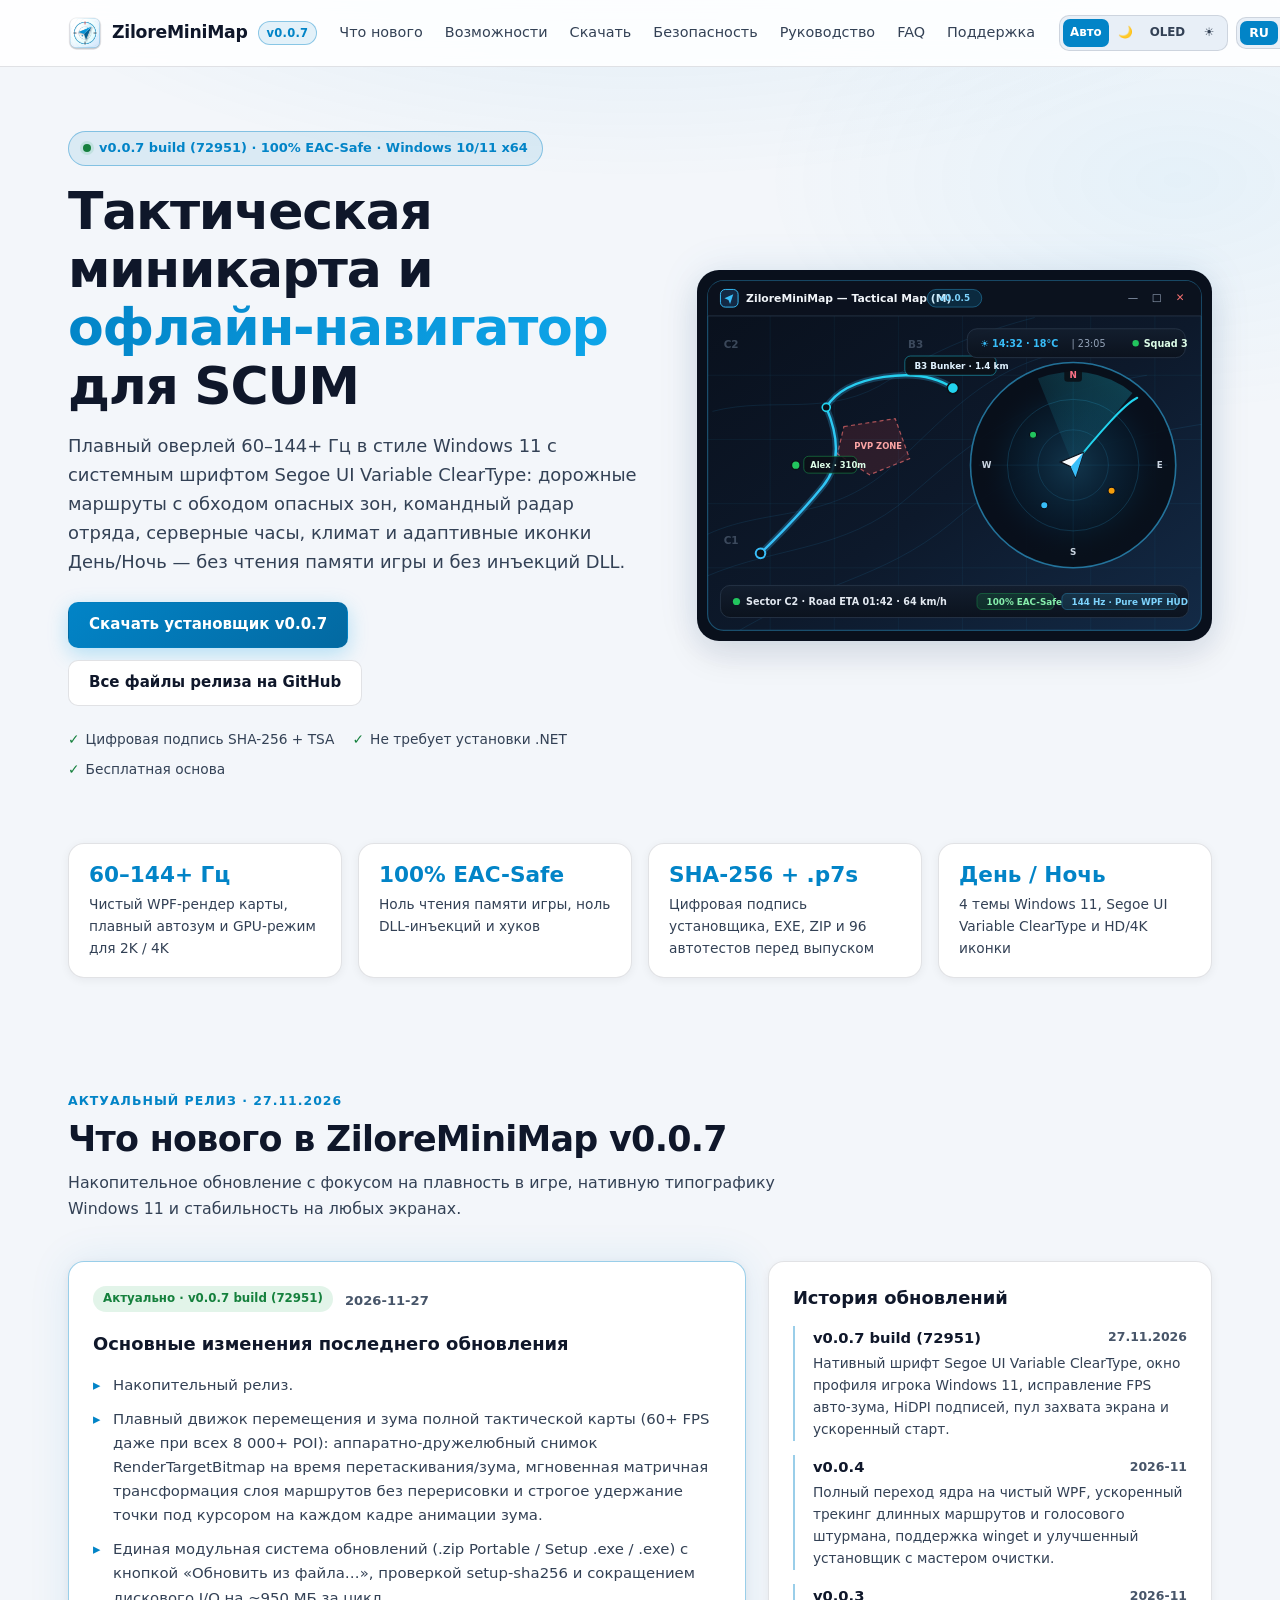
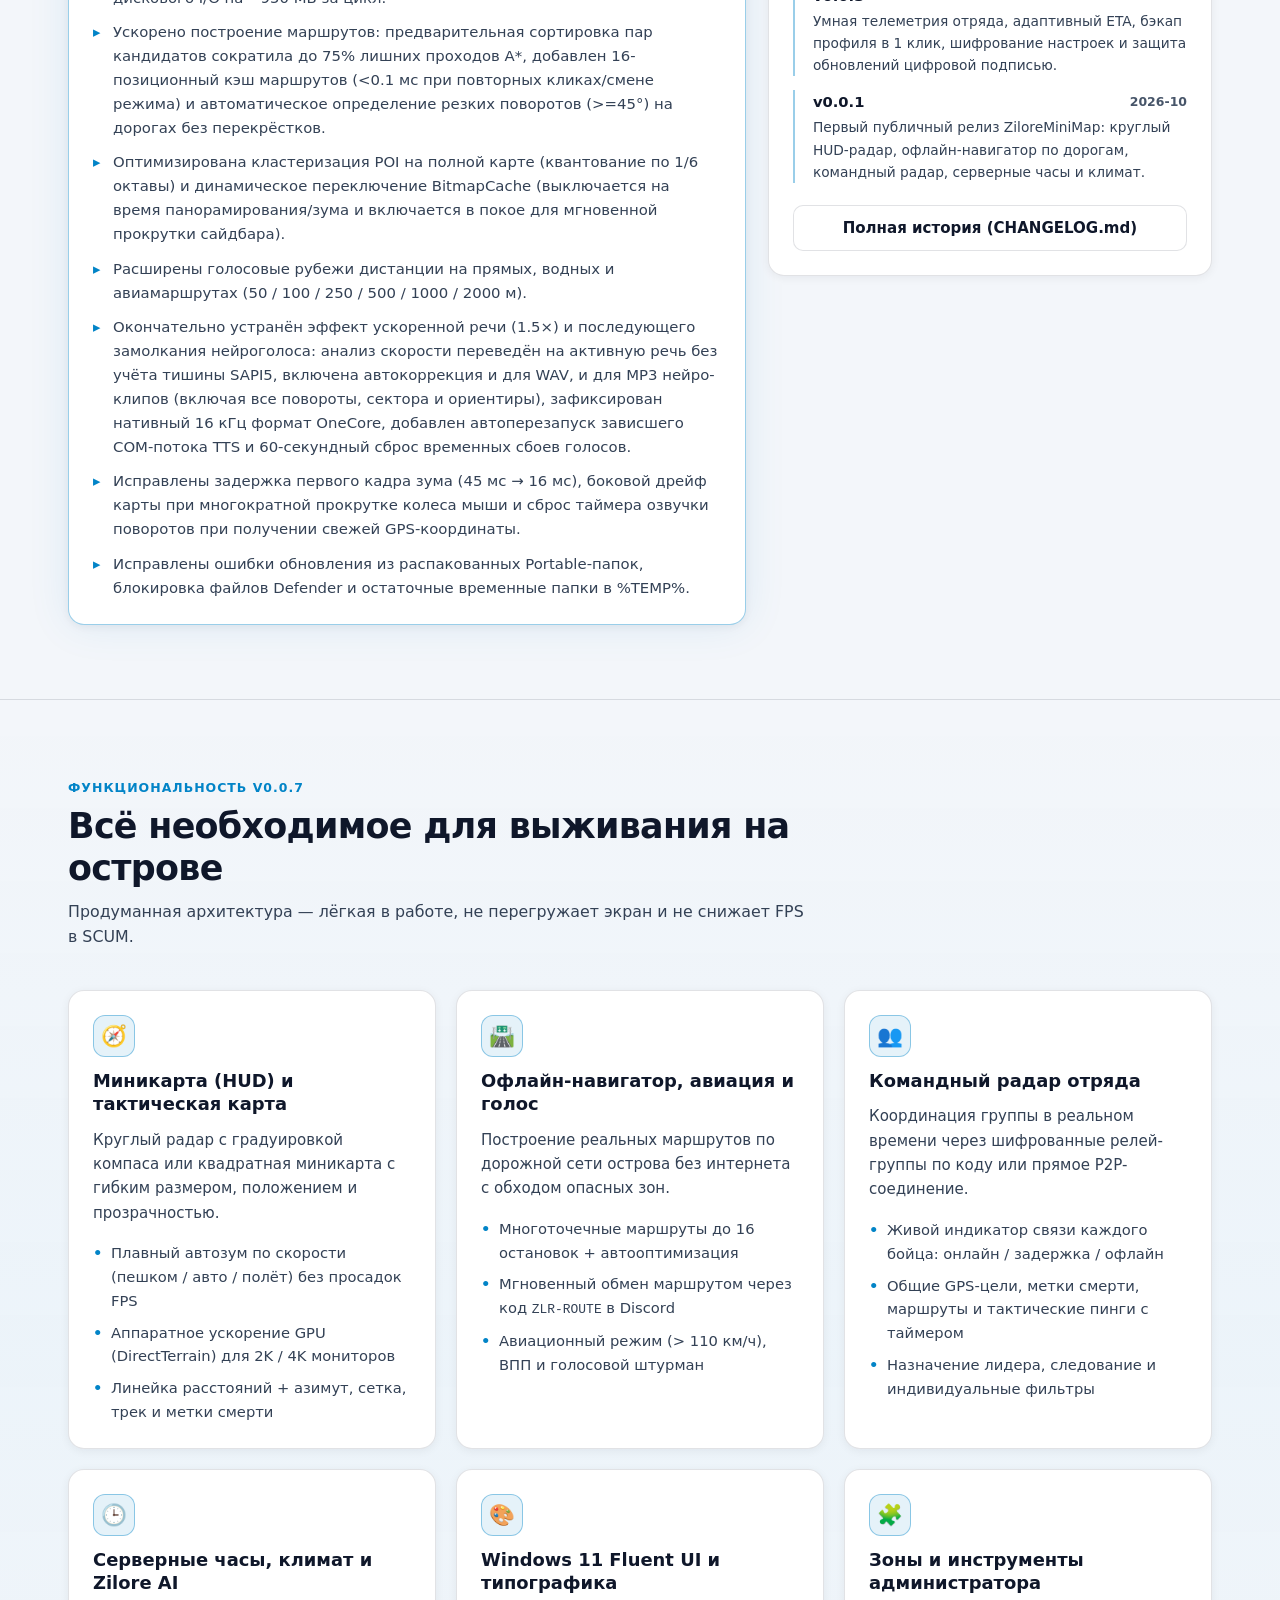
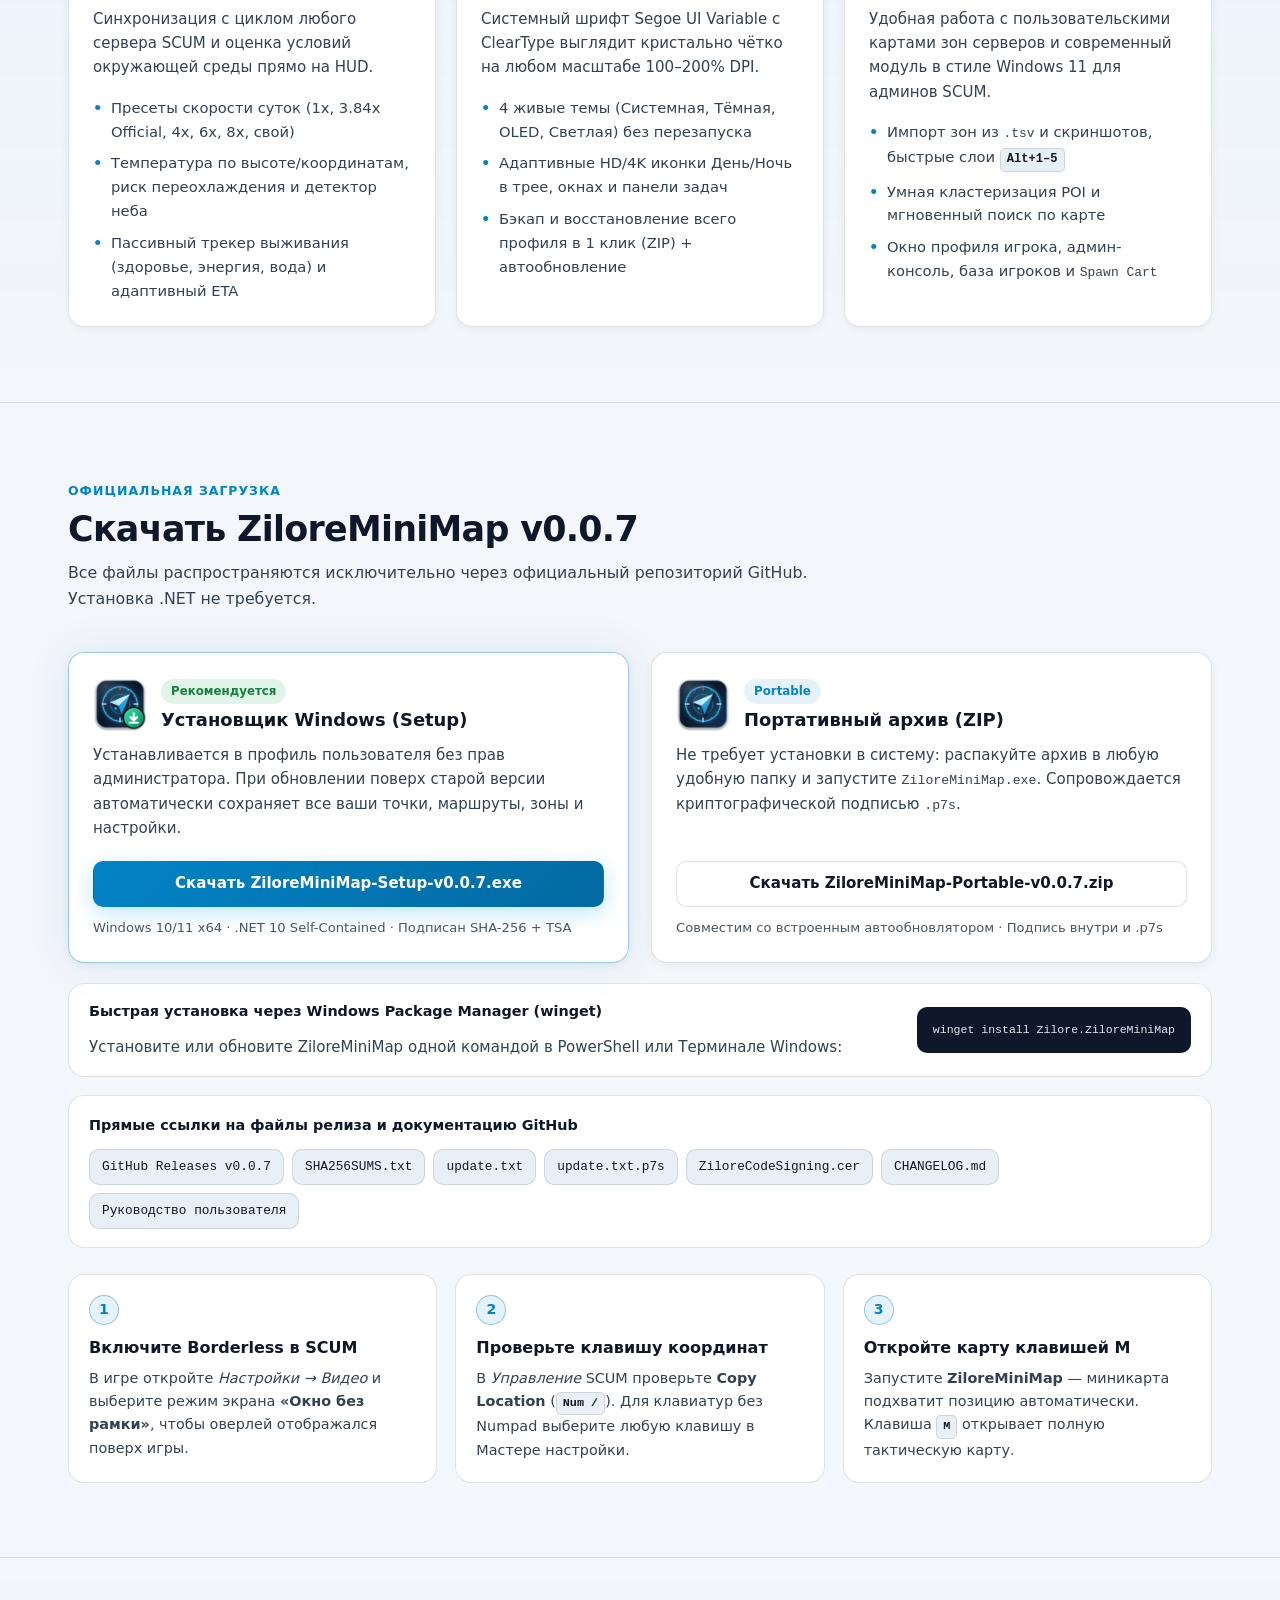
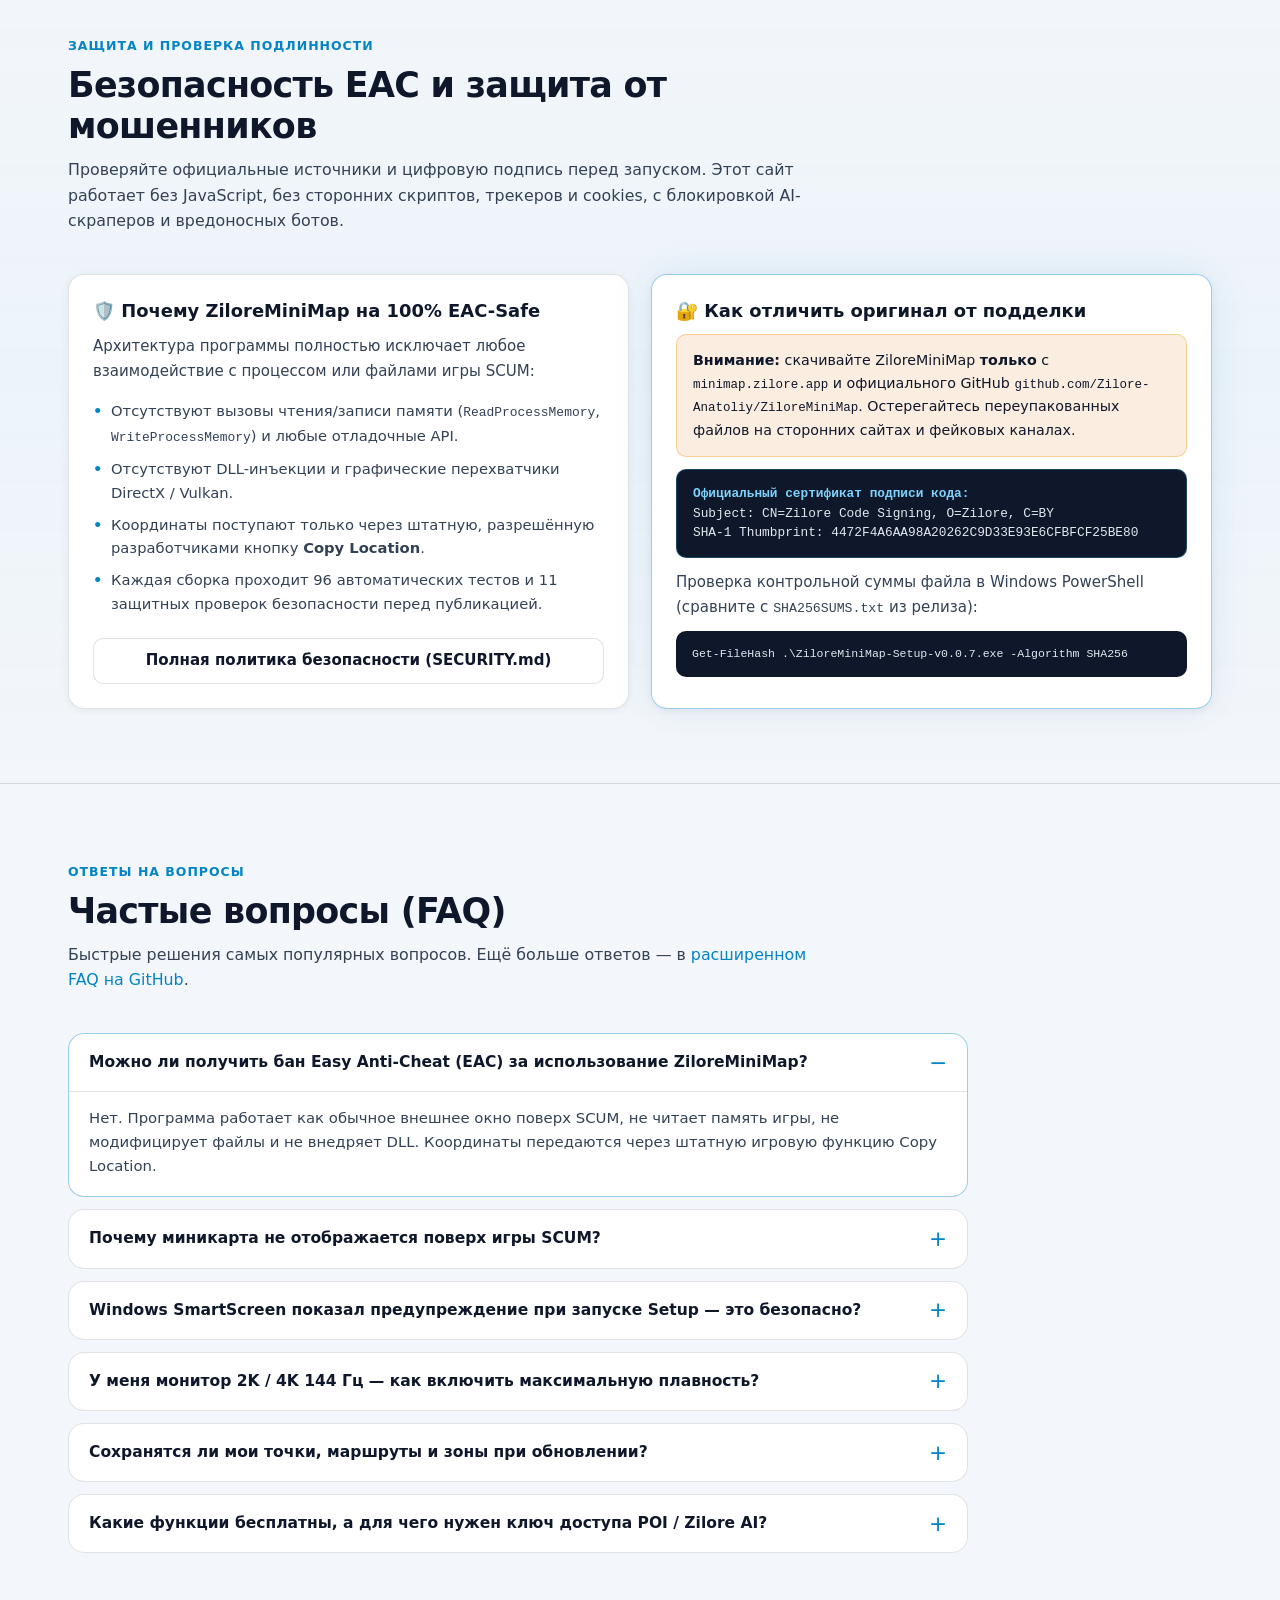
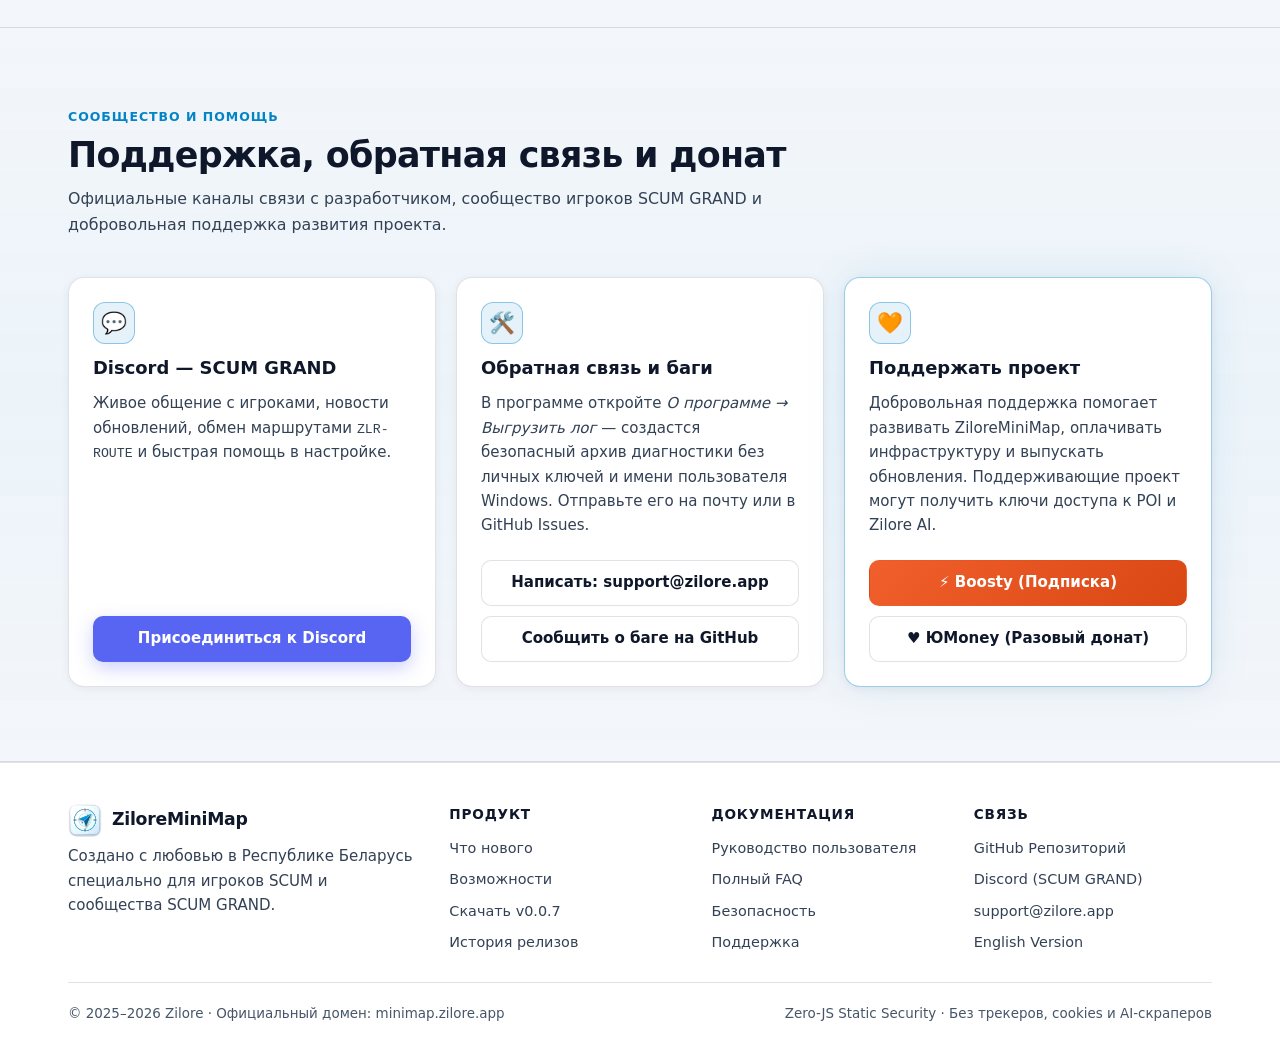
==== commit 5c1e5326: "update" ====
--- a/index.html
+++ b/index.html
@@ -1,5 +1,5 @@
 <!DOCTYPE html>
-<html lang="ru" data-version="v0.0.5" data-release-date="2026-11-26">
+<html lang="ru" data-version="v0.0.7" data-build="72951" data-release-date="2026-11-27">
 <head>
   <meta charset="utf-8">
   <meta name="viewport" content="width=device-width, initial-scale=1, viewport-fit=cover">
@@ -19,14 +19,14 @@
   <link rel="alternate" hreflang="x-default" href="https://minimap.zilore.app/">
 
   <!-- Preload critical render assets -->
-  <link rel="preload" href="/css/style.css?v=20598" as="style">
-  <link rel="preload" href="/img/tactical-preview.svg?v=20598" as="image" type="image/svg+xml">
+  <link rel="preload" href="/css/style.css?v=72951" as="style">
+  <link rel="preload" href="/img/tactical-preview.svg?v=72951" as="image" type="image/svg+xml">
 
   <!-- Icons & Manifest -->
-  <link rel="icon" href="/favicon.ico?v=20598" sizes="any">
+  <link rel="icon" href="/favicon.ico?v=72951" sizes="any">
   <link rel="icon" type="image/png" sizes="192x192" href="/img/icon-192.png">
   <link rel="apple-touch-icon" href="/img/apple-touch-icon.png">
-  <link rel="manifest" href="/site.webmanifest?v=20598">
+  <link rel="manifest" href="/site.webmanifest?v=72951">
 
   <!-- Open Graph / Discord / Telegram -->
   <meta property="og:type" content="website">
@@ -46,7 +46,7 @@
   <meta name="twitter:image" content="https://minimap.zilore.app/img/og-preview.png">
   <meta name="twitter:image:alt" content="Тактическая миникарта ZiloreMiniMap для SCUM">
 
-  <link rel="stylesheet" href="/css/style.css?v=20598">
+  <link rel="stylesheet" href="/css/style.css?v=72951">
 </head>
 <body itemscope itemtype="https://schema.org/SoftwareApplication">
   <!-- Zero-JS 4-Theme State Radios -->
@@ -59,7 +59,7 @@
 
   <meta itemprop="name" content="ZiloreMiniMap">
   <meta itemprop="alternateName" content="Zilore MiniMap SCUM">
-  <meta itemprop="softwareVersion" content="0.0.6">
+  <meta itemprop="softwareVersion" content="0.0.7">
   <meta itemprop="dateModified" content="2026-11-27">
   <meta itemprop="inLanguage" content="ru">
   <meta itemprop="operatingSystem" content="Windows 10, Windows 11 (x64)">
@@ -67,7 +67,7 @@
   <meta itemprop="applicationCategory" content="GameApplication">
   <meta itemprop="applicationSubCategory" content="Tactical Minimap &amp; Offline Navigator">
   <meta itemprop="url" content="https://minimap.zilore.app/">
-  <meta itemprop="downloadUrl" content="https://github.com/Zilore-Anatoliy/ZiloreMiniMap/releases/download/v0.0.6/ZiloreMiniMap-Setup-v0.0.6.exe">
+  <meta itemprop="downloadUrl" content="https://github.com/Zilore-Anatoliy/ZiloreMiniMap/releases/download/v0.0.7/ZiloreMiniMap-Setup-v0.0.7.exe">
   <meta itemprop="image" content="https://minimap.zilore.app/img/og-preview.png">
   <meta itemprop="screenshot" content="https://minimap.zilore.app/img/og-preview.png">
   <span itemprop="author" itemscope itemtype="https://schema.org/Organization" hidden>
@@ -91,7 +91,7 @@
           <img class="brand-icon" src="/img/icon-night.png" alt="Логотип ZiloreMiniMap" width="34" height="34">
         </picture>
         <span>ZiloreMiniMap</span>
-        <span class="version-tag">v0.0.6</span>
+        <span class="version-tag">v0.0.7</span>
       </a>
 
       <input type="checkbox" id="nav-toggle" class="nav-toggle-input" aria-label="Открыть меню навигации">
@@ -129,7 +129,7 @@
 
     <!-- Mobile 1-Tap Quick-Jump Bar -->
     <nav class="mobile-quickbar" aria-label="Быстрые переходы">
-      <a class="is-primary" href="#download">⬇ Скачать v0.0.6</a>
+      <a class="is-primary" href="#download">⬇ Скачать v0.0.7</a>
       <a href="#changelog">Что нового</a>
       <a href="#features">Возможности</a>
       <a href="#security">Безопасность</a>
@@ -146,7 +146,7 @@
         <div>
           <div class="hero-badge">
             <span class="status-dot" aria-hidden="true"></span>
-            <span>v0.0.6 · 100% EAC-Safe · Windows 10/11 x64</span>
+            <span>v0.0.7 build (72951) · 100% EAC-Safe · Windows 10/11 x64</span>
           </div>
           <h1 class="hero-title">
             Тактическая миникарта и <span class="text-gradient">офлайн-навигатор</span> для SCUM
@@ -155,10 +155,10 @@
             Плавный оверлей 60–144+ Гц в стиле Windows 11 с системным шрифтом Segoe UI Variable ClearType: дорожные маршруты с обходом опасных зон, командный радар отряда, серверные часы, климат и адаптивные иконки День/Ночь — без чтения памяти игры и без инъекций DLL.
           </p>
           <div class="hero-cta">
-            <a class="btn btn-primary" href="https://github.com/Zilore-Anatoliy/ZiloreMiniMap/releases/download/v0.0.6/ZiloreMiniMap-Setup-v0.0.6.exe" target="_blank" rel="noopener noreferrer external">
-              Скачать установщик v0.0.6
+            <a class="btn btn-primary" href="https://github.com/Zilore-Anatoliy/ZiloreMiniMap/releases/download/v0.0.7/ZiloreMiniMap-Setup-v0.0.7.exe" target="_blank" rel="noopener noreferrer external">
+              Скачать установщик v0.0.7
             </a>
-            <a class="btn btn-secondary" href="https://github.com/Zilore-Anatoliy/ZiloreMiniMap/releases/tag/v0.0.6" target="_blank" rel="noopener noreferrer external">
+            <a class="btn btn-secondary" href="https://github.com/Zilore-Anatoliy/ZiloreMiniMap/releases/tag/v0.0.7" target="_blank" rel="noopener noreferrer external">
               Все файлы релиза на GitHub
             </a>
           </div>
@@ -170,7 +170,7 @@
         </div>
 
         <div class="hero-visual">
-          <img src="/img/tactical-preview.svg?v=20598" alt="Интерфейс тактической карты и круглой миникарты ZiloreMiniMap поверх SCUM" width="640" height="460" fetchpriority="high" decoding="async">
+          <img src="/img/tactical-preview.svg?v=72951" alt="Интерфейс тактической карты и круглой миникарты ZiloreMiniMap поверх SCUM" width="640" height="460" fetchpriority="high" decoding="async">
         </div>
       </div>
     </section>
@@ -188,7 +188,7 @@
         </div>
         <div class="metric-card">
           <span class="metric-value">SHA-256 + .p7s</span>
-          <span class="metric-label">Цифровая подпись установщика, EXE, ZIP и 77 автотестов перед выпуском</span>
+          <span class="metric-label">Цифровая подпись установщика, EXE, ZIP и 96 автотестов перед выпуском</span>
         </div>
         <div class="metric-card">
           <span class="metric-value">День / Ночь</span>
@@ -202,7 +202,7 @@
       <div class="container">
         <div class="section-head">
           <span class="section-eyebrow">Актуальный релиз · 27.11.2026</span>
-          <h2 class="section-title">Что нового в ZiloreMiniMap v0.0.6</h2>
+          <h2 class="section-title">Что нового в ZiloreMiniMap v0.0.7</h2>
           <p class="section-desc">
             Накопительное обновление с фокусом на плавность в игре, нативную типографику Windows 11 и стабильность на любых экранах.
           </p>
@@ -211,17 +211,21 @@
         <div class="changelog-grid">
           <article class="card card-highlight">
             <div class="release-meta-row">
-              <span class="pill-badge">Актуально · v0.0.6</span>
+              <span class="pill-badge">Актуально · v0.0.7 build (72951)</span>
               <span class="release-date">2026-11-27</span>
             </div>
             <h3 class="card-title">Основные изменения последнего обновления</h3>
             <ul id="release-notes-ru" class="changelog-list">
               <!-- RELEASE_NOTES_RU_START -->
-              <li>Встроено подробное Руководство пользователя (RU/EN) прямо в программу с мгновенным поиском по 10 разделам + иллюстрированная версия на сайте (<a href="/guide/">minimap.zilore.app/guide/</a>).</li>
-              <li>Добавлено лицензионное соглашение (EULA) в установщике Setup, при первом запуске портативной версии, а также в меню трея и настройках.</li>
-              <li>Единая нативная типографика Windows 11 / 10 (Segoe UI Variable ClearType) и современное окно профиля игрока в стиле Windows 11.</li>
-              <li>Ускорен пространственный поиск POI, работа горячих клавиш, загрузка зон и фильтрация игроков; плавный пометровый отсчёт расстояния/ETA и фоновое сохранение настроек.</li>
-              <li>Усилена приватность локальных архивов диагностики (маскировка пути, ключей и токенов); исправлены 60 Гц пересчёт HUD без цели, авто-зум, HiDPI-подписи и таймер пингов.</li>
+              <li>Накопительный релиз.</li>
+              <li>Плавный движок перемещения и зума полной тактической карты (60+ FPS даже при всех 8 000+ POI): аппаратно-дружелюбный снимок RenderTargetBitmap на время перетаскивания/зума, мгновенная матричная трансформация слоя маршрутов без перерисовки и строгое удержание точки под курсором на каждом кадре анимации зума.</li>
+              <li>Единая модульная система обновлений (.zip Portable / Setup .exe / .exe) с кнопкой &#171;Обновить из файла…&#187;, проверкой setup-sha256 и сокращением дискового I/O на ~950 МБ за цикл.</li>
+              <li>Ускорено построение маршрутов: предварительная сортировка пар кандидатов сократила до 75% лишних проходов A*, добавлен 16-позиционный кэш маршрутов (&lt;0.1 мс при повторных кликах/смене режима) и автоматическое определение резких поворотов (&gt;=45&#176;) на дорогах без перекрёстков.</li>
+              <li>Оптимизирована кластеризация POI на полной карте (квантование по 1/6 октавы) и динамическое переключение BitmapCache (выключается на время панорамирования/зума и включается в покое для мгновенной прокрутки сайдбара).</li>
+              <li>Расширены голосовые рубежи дистанции на прямых, водных и авиамаршрутах (50 / 100 / 250 / 500 / 1000 / 2000 м).</li>
+              <li>Окончательно устранён эффект ускоренной речи (1.5&#215;) и последующего замолкания нейроголоса: анализ скорости переведён на активную речь без учёта тишины SAPI5, включена автокоррекция и для WAV, и для MP3 нейро-клипов (включая все повороты, сектора и ориентиры), зафиксирован нативный 16 кГц формат OneCore, добавлен автоперезапуск зависшего COM-потока TTS и 60-секундный сброс временных сбоев голосов.</li>
+              <li>Исправлены задержка первого кадра зума (45 мс → 16 мс), боковой дрейф карты при многократной прокрутке колеса мыши и сброс таймера озвучки поворотов при получении свежей GPS-координаты.</li>
+              <li>Исправлены ошибки обновления из распакованных Portable-папок, блокировка файлов Defender и остаточные временные папки в %TEMP%.</li>
               <!-- RELEASE_NOTES_RU_END -->
             </ul>
           </article>
@@ -230,7 +234,7 @@
             <h3 class="card-title">История обновлений</h3>
             <ul class="timeline-list">
               <li class="timeline-item">
-                <div class="timeline-ver">v0.0.5 <span>27.11.2026</span></div>
+                <div class="timeline-ver">v0.0.7 build (72951) <span>27.11.2026</span></div>
                 <p>Нативный шрифт Segoe UI Variable ClearType, окно профиля игрока Windows 11, исправление FPS авто-зума, HiDPI подписей, пул захвата экрана и ускоренный старт.</p>
               </li>
               <li class="timeline-item">
@@ -260,7 +264,7 @@
     <section class="section section-alt" id="features">
       <div class="container">
         <div class="section-head">
-          <span class="section-eyebrow">Функциональность v0.0.6</span>
+          <span class="section-eyebrow">Функциональность v0.0.7</span>
           <h2 class="section-title">Всё необходимое для выживания на острове</h2>
           <p class="section-desc">
             Продуманная архитектура — лёгкая в работе, не перегружает экран и не снижает FPS в SCUM.
@@ -342,7 +346,7 @@
       <div class="container">
         <div class="section-head">
           <span class="section-eyebrow">Официальная загрузка</span>
-          <h2 class="section-title">Скачать ZiloreMiniMap v0.0.6</h2>
+          <h2 class="section-title">Скачать ZiloreMiniMap v0.0.7</h2>
           <p class="section-desc">
             Все файлы распространяются исключительно через официальный репозиторий GitHub. Установка .NET не требуется.
           </p>
@@ -364,8 +368,8 @@
               Устанавливается в профиль пользователя без прав администратора. При обновлении поверх старой версии автоматически сохраняет все ваши точки, маршруты, зоны и настройки.
             </p>
             <div class="download-actions">
-              <a class="btn btn-primary btn-full" href="https://github.com/Zilore-Anatoliy/ZiloreMiniMap/releases/download/v0.0.6/ZiloreMiniMap-Setup-v0.0.6.exe" target="_blank" rel="noopener noreferrer external">
-                Скачать ZiloreMiniMap-Setup-v0.0.6.exe
+              <a class="btn btn-primary btn-full" href="https://github.com/Zilore-Anatoliy/ZiloreMiniMap/releases/download/v0.0.7/ZiloreMiniMap-Setup-v0.0.7.exe" target="_blank" rel="noopener noreferrer external">
+                Скачать ZiloreMiniMap-Setup-v0.0.7.exe
               </a>
               <span class="download-meta">Windows 10/11 x64 · .NET 10 Self-Contained · Подписан SHA-256 + TSA</span>
             </div>
@@ -386,8 +390,8 @@
               Не требует установки в систему: распакуйте архив в любую удобную папку и запустите <code>ZiloreMiniMap.exe</code>. Сопровождается криптографической подписью <code>.p7s</code>.
             </p>
             <div class="download-actions">
-              <a class="btn btn-secondary btn-full" href="https://github.com/Zilore-Anatoliy/ZiloreMiniMap/releases/download/v0.0.6/ZiloreMiniMap-Portable-v0.0.6.zip" target="_blank" rel="noopener noreferrer external">
-                Скачать ZiloreMiniMap-Portable-v0.0.6.zip
+              <a class="btn btn-secondary btn-full" href="https://github.com/Zilore-Anatoliy/ZiloreMiniMap/releases/download/v0.0.7/ZiloreMiniMap-Portable-v0.0.7.zip" target="_blank" rel="noopener noreferrer external">
+                Скачать ZiloreMiniMap-Portable-v0.0.7.zip
               </a>
               <span class="download-meta">Совместим со встроенным автообновлятором · Подпись внутри и .p7s</span>
             </div>
@@ -407,10 +411,10 @@
         <div class="github-files-bar">
           <h3 class="github-files-title">Прямые ссылки на файлы релиза и документацию GitHub</h3>
           <div class="file-pills">
-            <a class="file-pill" href="https://github.com/Zilore-Anatoliy/ZiloreMiniMap/releases/tag/v0.0.6" target="_blank" rel="noopener noreferrer external">GitHub Releases v0.0.6</a>
-            <a class="file-pill" href="https://github.com/Zilore-Anatoliy/ZiloreMiniMap/releases/download/v0.0.6/SHA256SUMS.txt" target="_blank" rel="noopener noreferrer external">SHA256SUMS.txt</a>
-            <a class="file-pill" href="https://github.com/Zilore-Anatoliy/ZiloreMiniMap/releases/download/v0.0.6/update.txt" target="_blank" rel="noopener noreferrer external">update.txt</a>
-            <a class="file-pill" href="https://github.com/Zilore-Anatoliy/ZiloreMiniMap/releases/download/v0.0.6/update.txt.p7s" target="_blank" rel="noopener noreferrer external">update.txt.p7s</a>
+            <a class="file-pill" href="https://github.com/Zilore-Anatoliy/ZiloreMiniMap/releases/tag/v0.0.7" target="_blank" rel="noopener noreferrer external">GitHub Releases v0.0.7</a>
+            <a class="file-pill" href="https://github.com/Zilore-Anatoliy/ZiloreMiniMap/releases/download/v0.0.7/SHA256SUMS.txt" target="_blank" rel="noopener noreferrer external">SHA256SUMS.txt</a>
+            <a class="file-pill" href="https://github.com/Zilore-Anatoliy/ZiloreMiniMap/releases/download/v0.0.7/update.txt" target="_blank" rel="noopener noreferrer external">update.txt</a>
+            <a class="file-pill" href="https://github.com/Zilore-Anatoliy/ZiloreMiniMap/releases/download/v0.0.7/update.txt.p7s" target="_blank" rel="noopener noreferrer external">update.txt.p7s</a>
             <a class="file-pill" href="https://github.com/Zilore-Anatoliy/ZiloreMiniMap/releases/latest/download/ZiloreCodeSigning.cer" target="_blank" rel="noopener noreferrer external">ZiloreCodeSigning.cer</a>
             <a class="file-pill" href="https://github.com/Zilore-Anatoliy/ZiloreMiniMap/blob/main/CHANGELOG.md" target="_blank" rel="noopener noreferrer external">CHANGELOG.md</a>
             <a class="file-pill" href="/guide/">Руководство пользователя</a>
@@ -459,7 +463,7 @@
               <li>Отсутствуют вызовы чтения/записи памяти (<code>ReadProcessMemory</code>, <code>WriteProcessMemory</code>) и любые отладочные API.</li>
               <li>Отсутствуют DLL-инъекции и графические перехватчики DirectX / Vulkan.</li>
               <li>Координаты поступают только через штатную, разрешённую разработчиками кнопку <strong>Copy Location</strong>.</li>
-              <li>Каждая сборка проходит 77 автоматических тестов и 11 защитных проверок безопасности перед публикацией.</li>
+              <li>Каждая сборка проходит 96 автоматических тестов и 11 защитных проверок безопасности перед публикацией.</li>
             </ul>
             <div class="btn-stack">
               <a class="btn btn-secondary" href="https://github.com/Zilore-Anatoliy/ZiloreMiniMap/blob/main/SECURITY.md" target="_blank" rel="noopener noreferrer external">
@@ -479,7 +483,7 @@
               SHA-1 Thumbprint: 4472F4A6AA98A20262C9D33E93E6CFBFCF25BE80
             </div>
             <p class="card-text">Проверка контрольной суммы файла в Windows PowerShell (сравните с <code>SHA256SUMS.txt</code> из релиза):</p>
-            <pre class="code-block"><code>Get-FileHash .\ZiloreMiniMap-Setup-v0.0.6.exe -Algorithm SHA256</code></pre>
+            <pre class="code-block"><code>Get-FileHash .\ZiloreMiniMap-Setup-v0.0.7.exe -Algorithm SHA256</code></pre>
           </div>
         </div>
       </div>
@@ -594,7 +598,7 @@
                 ⚡ Boosty (Подписка)
               </a>
               <a class="btn btn-secondary btn-full" href="https://yoomoney.ru/to/410013990138306" target="_blank" rel="noopener noreferrer external">
-                ♥ ЮMoney
+                ♥ ЮMoney (Разовый донат)
               </a>
             </div>
           </div>
@@ -627,7 +631,7 @@
           <ul class="footer-links">
             <li><a href="#changelog">Что нового</a></li>
             <li><a href="#features">Возможности</a></li>
-            <li><a href="#download">Скачать v0.0.6</a></li>
+            <li><a href="#download">Скачать v0.0.7</a></li>
             <li><a href="https://github.com/Zilore-Anatoliy/ZiloreMiniMap/releases" target="_blank" rel="noopener noreferrer external">История релизов</a></li>
           </ul>
         </div>
@@ -654,7 +658,7 @@
       </div>
 
       <div class="footer-bottom">
-        <span>© 2026 Zilore · Официальный домен: minimap.zilore.app</span>
+        <span>© 2025–2026 Zilore · Официальный домен: minimap.zilore.app</span>
         <span>Zero-JS Static Security · Без трекеров, cookies и AI-скраперов</span>
       </div>
     </div>
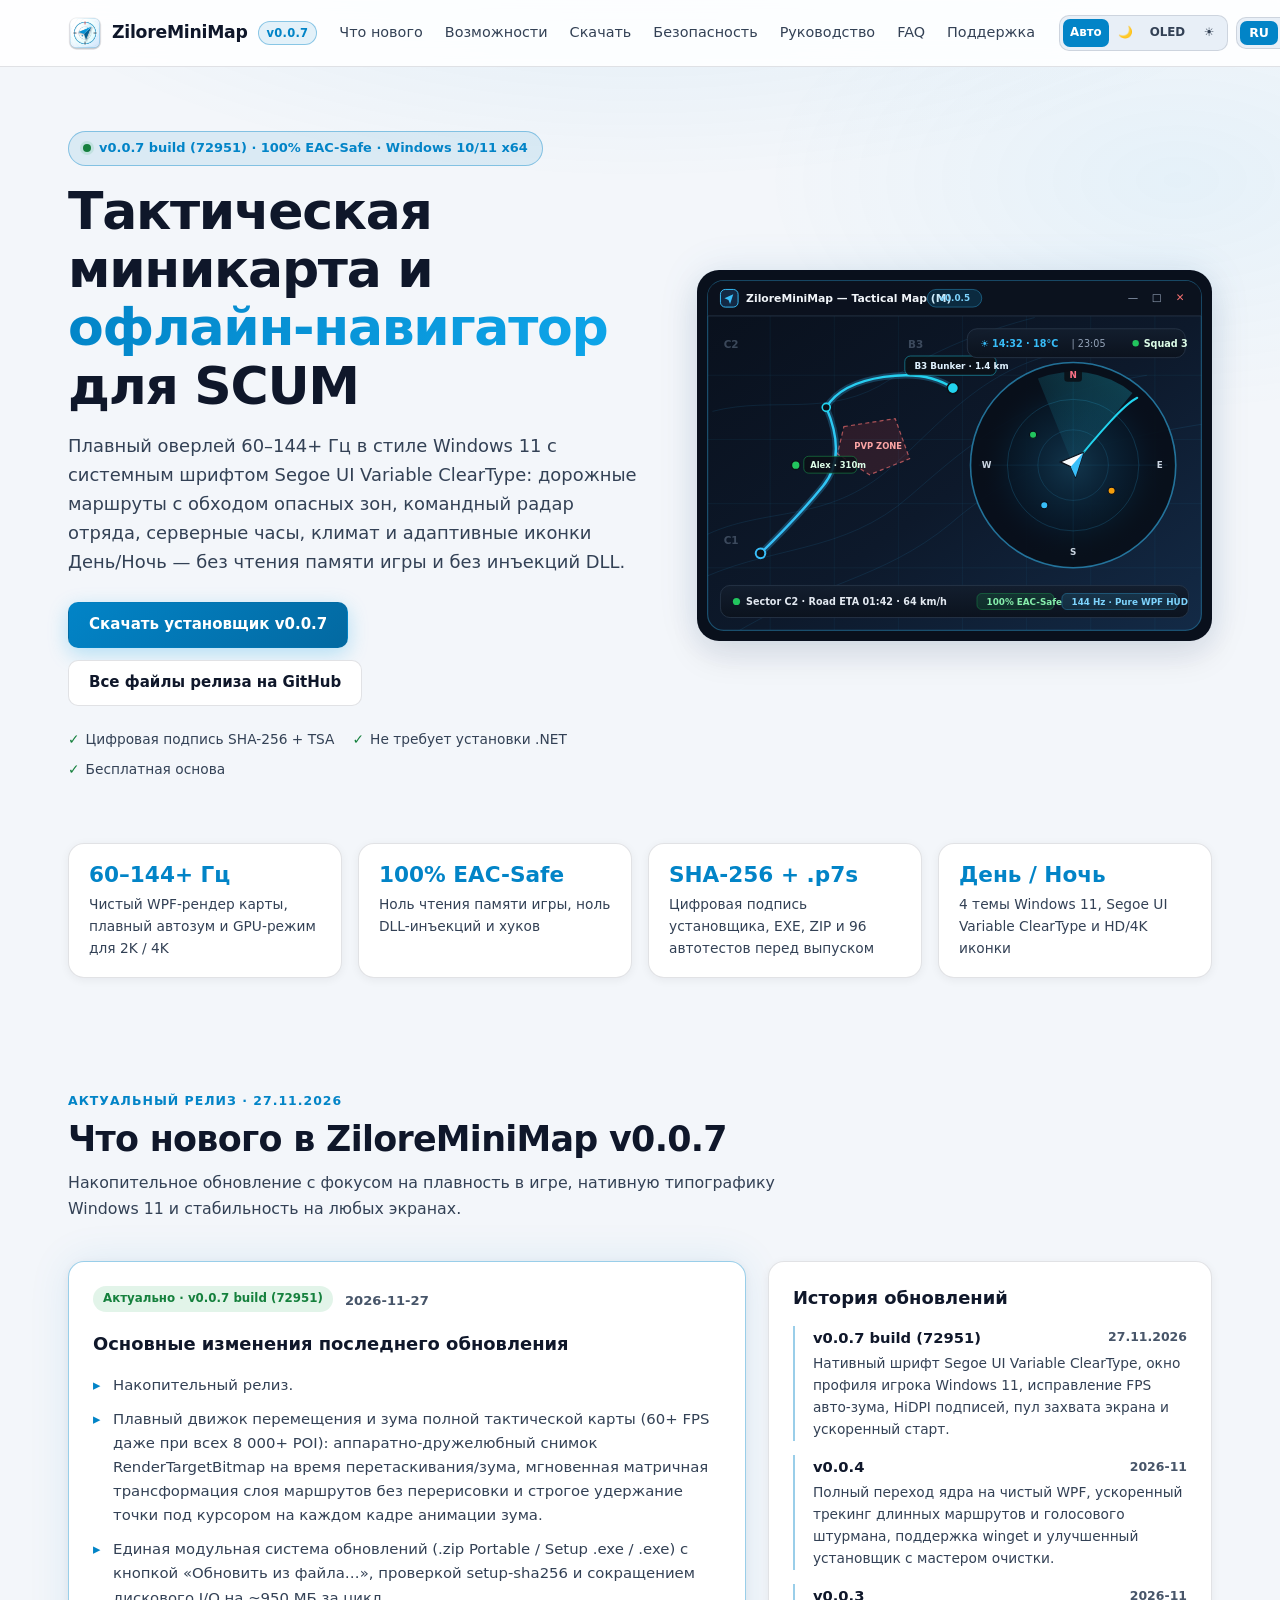
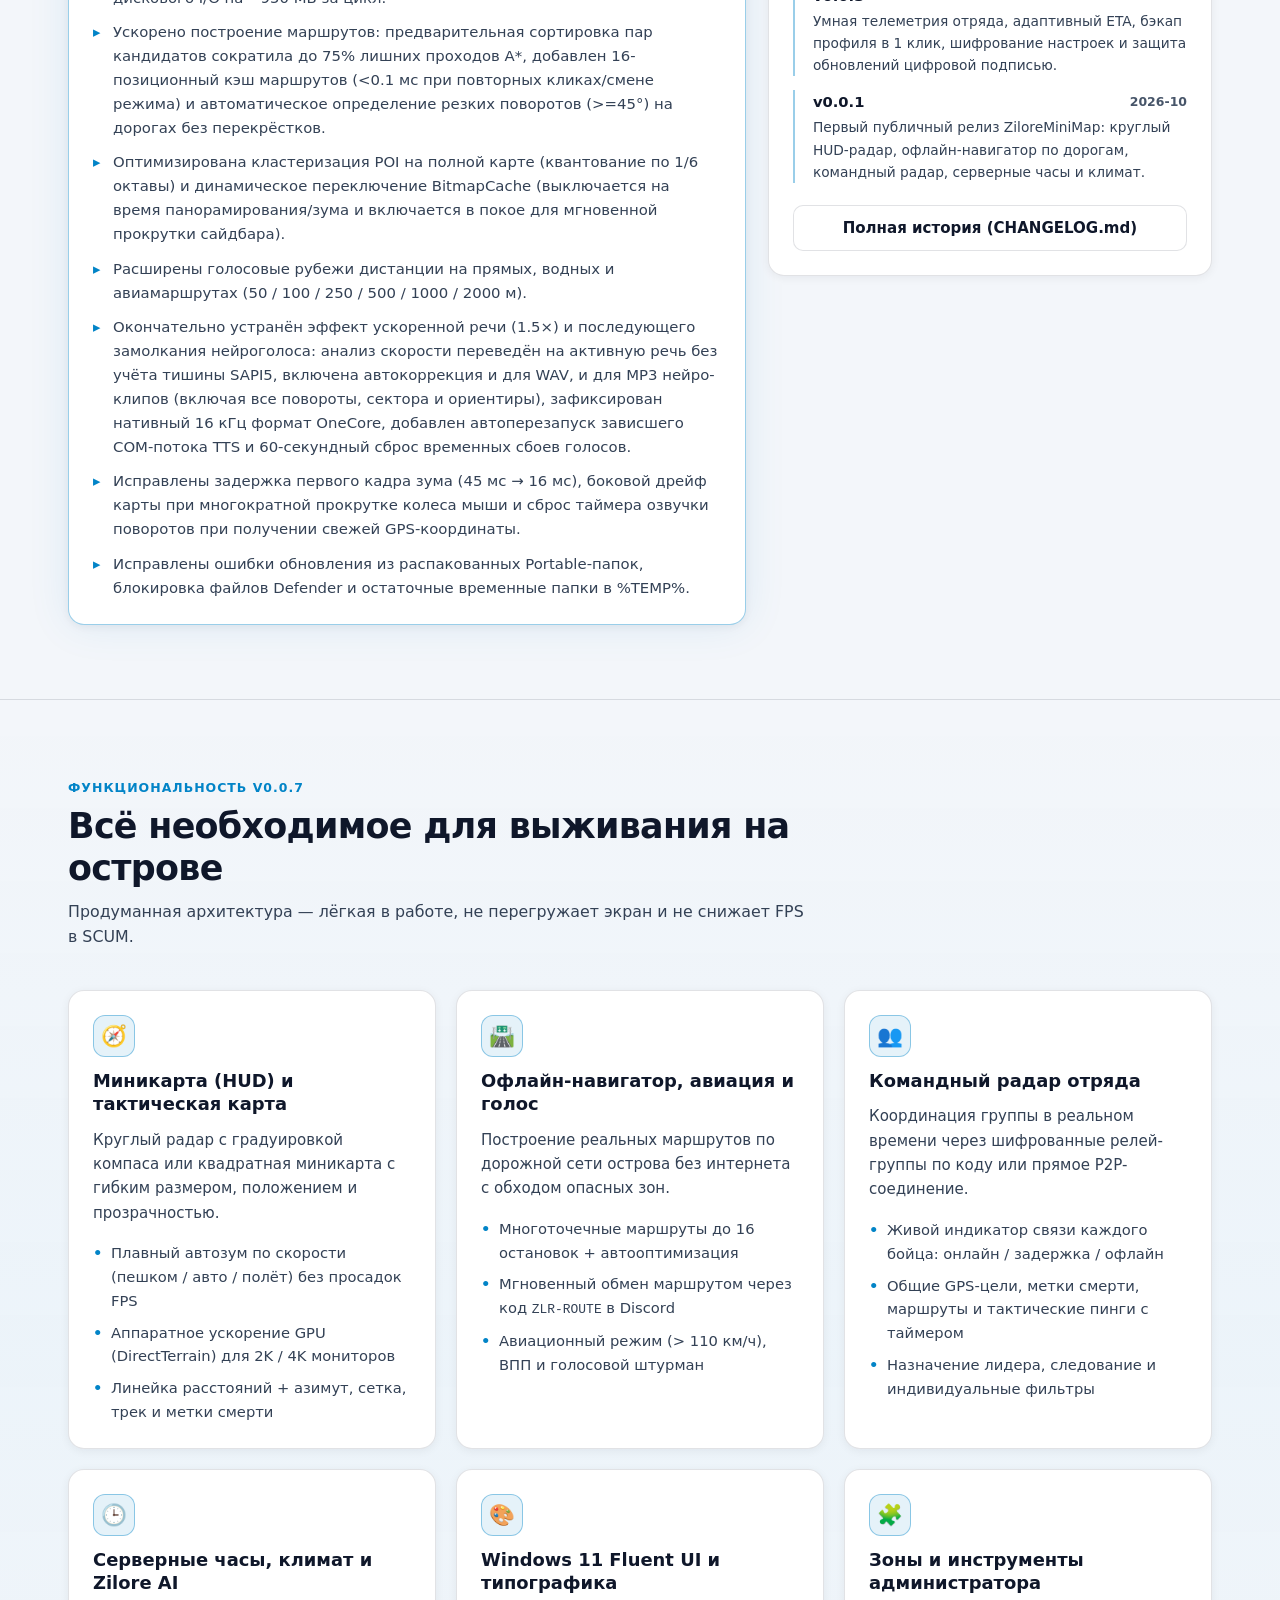
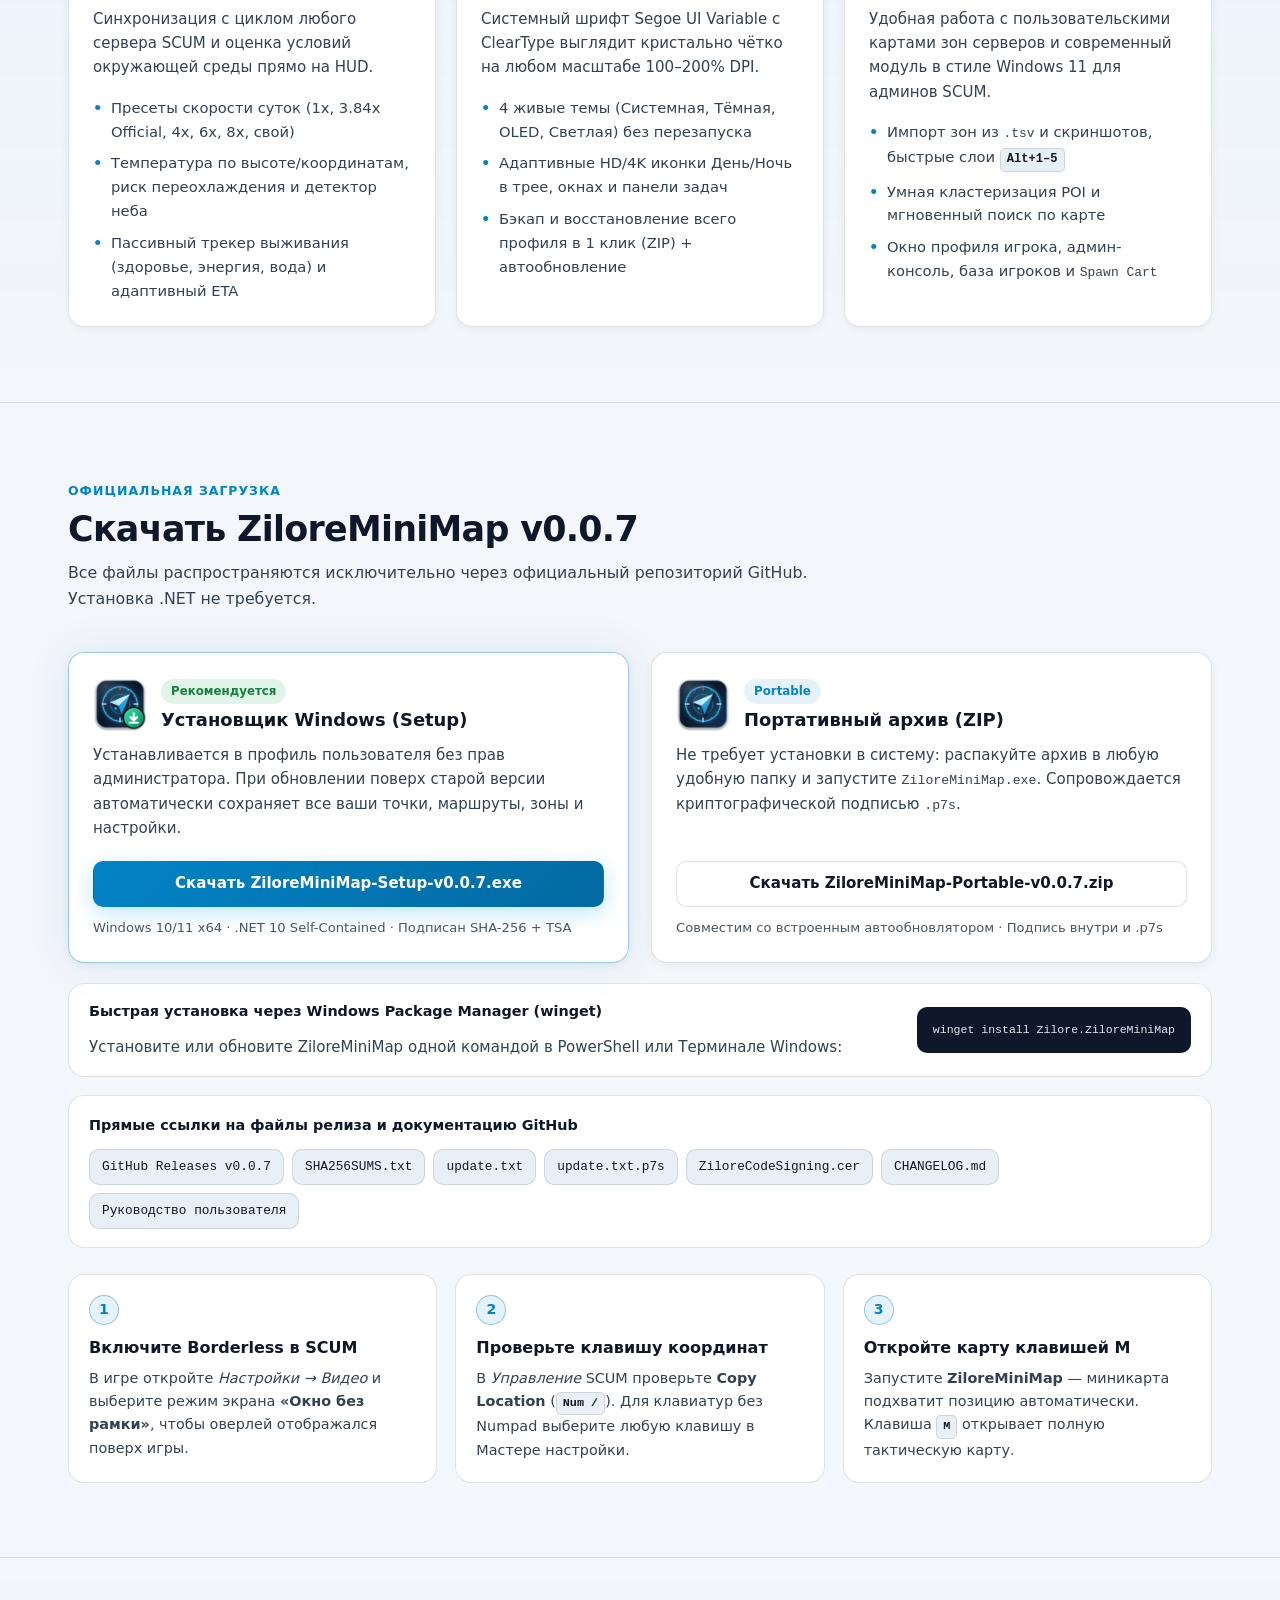
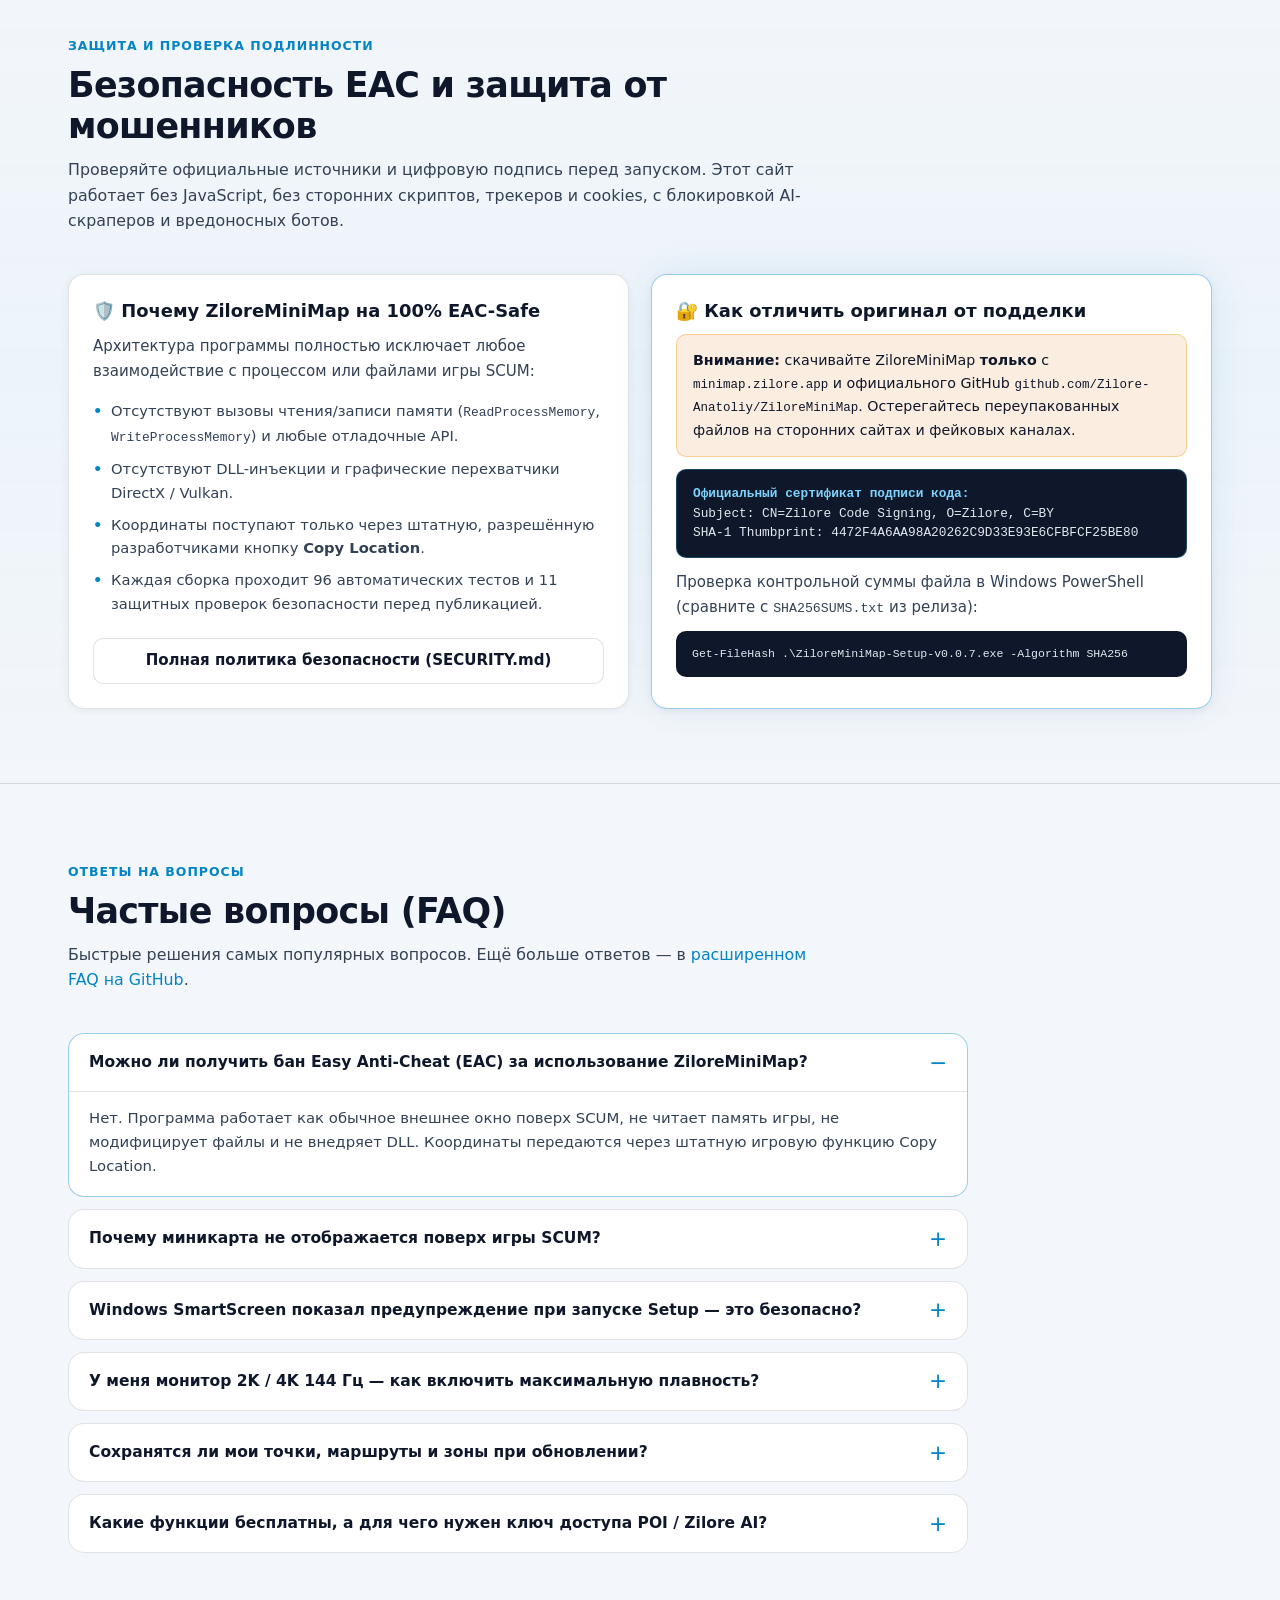
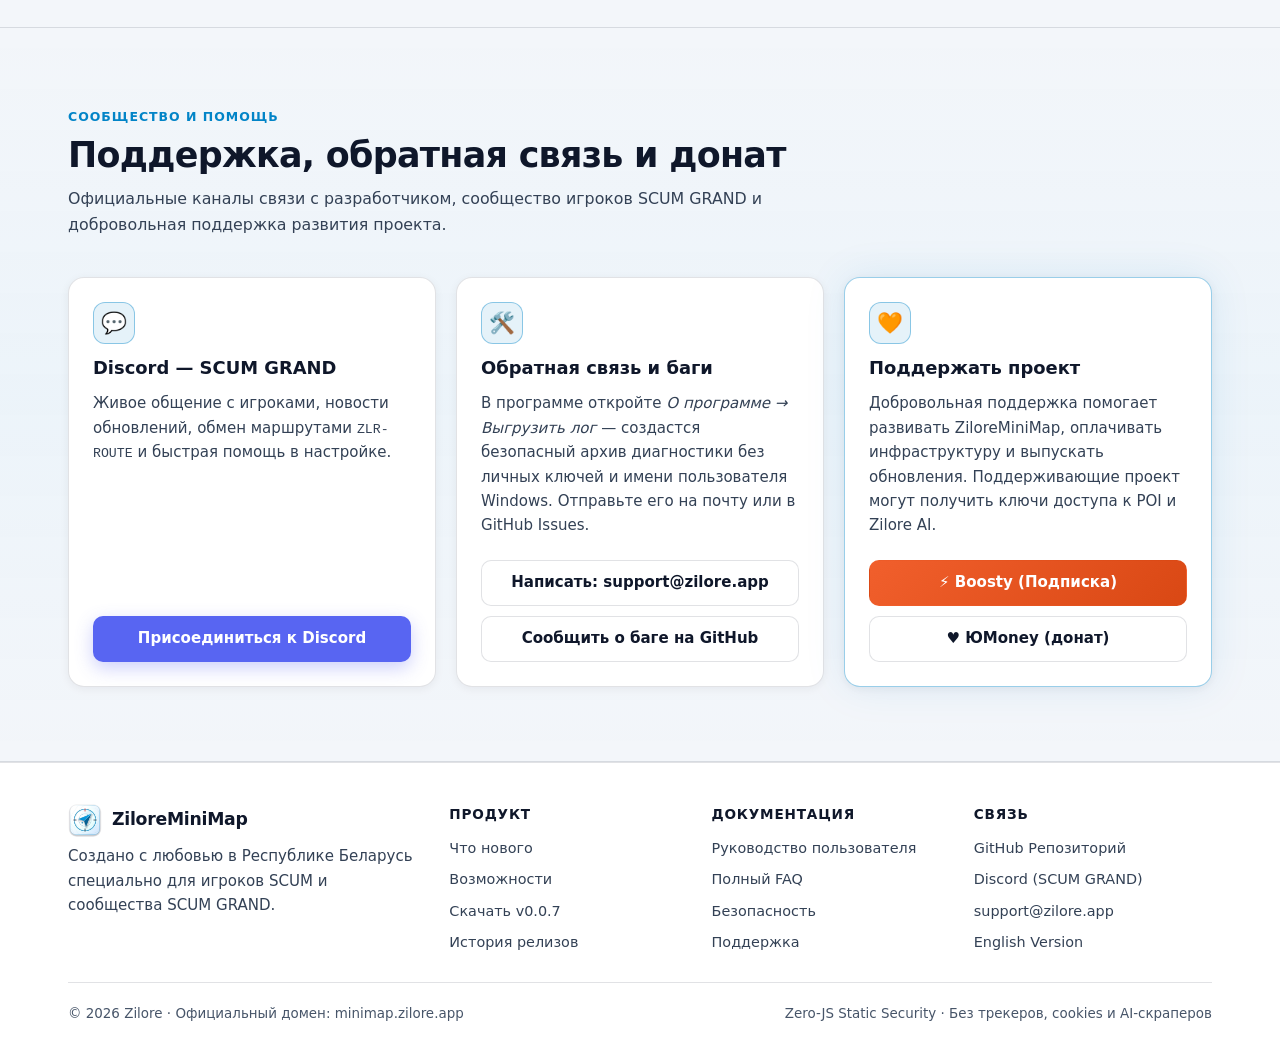
==== commit 4cdda936: "Update index.html" ====
--- a/index.html
+++ b/index.html
@@ -598,7 +598,7 @@
                 ⚡ Boosty (Подписка)
               </a>
               <a class="btn btn-secondary btn-full" href="https://yoomoney.ru/to/410013990138306" target="_blank" rel="noopener noreferrer external">
-                ♥ ЮMoney (Разовый донат)
+                ♥ ЮMoney (донат)
               </a>
             </div>
           </div>
@@ -658,7 +658,7 @@
       </div>
 
       <div class="footer-bottom">
-        <span>© 2025–2026 Zilore · Официальный домен: minimap.zilore.app</span>
+        <span>© 2026 Zilore · Официальный домен: minimap.zilore.app</span>
         <span>Zero-JS Static Security · Без трекеров, cookies и AI-скраперов</span>
       </div>
     </div>
